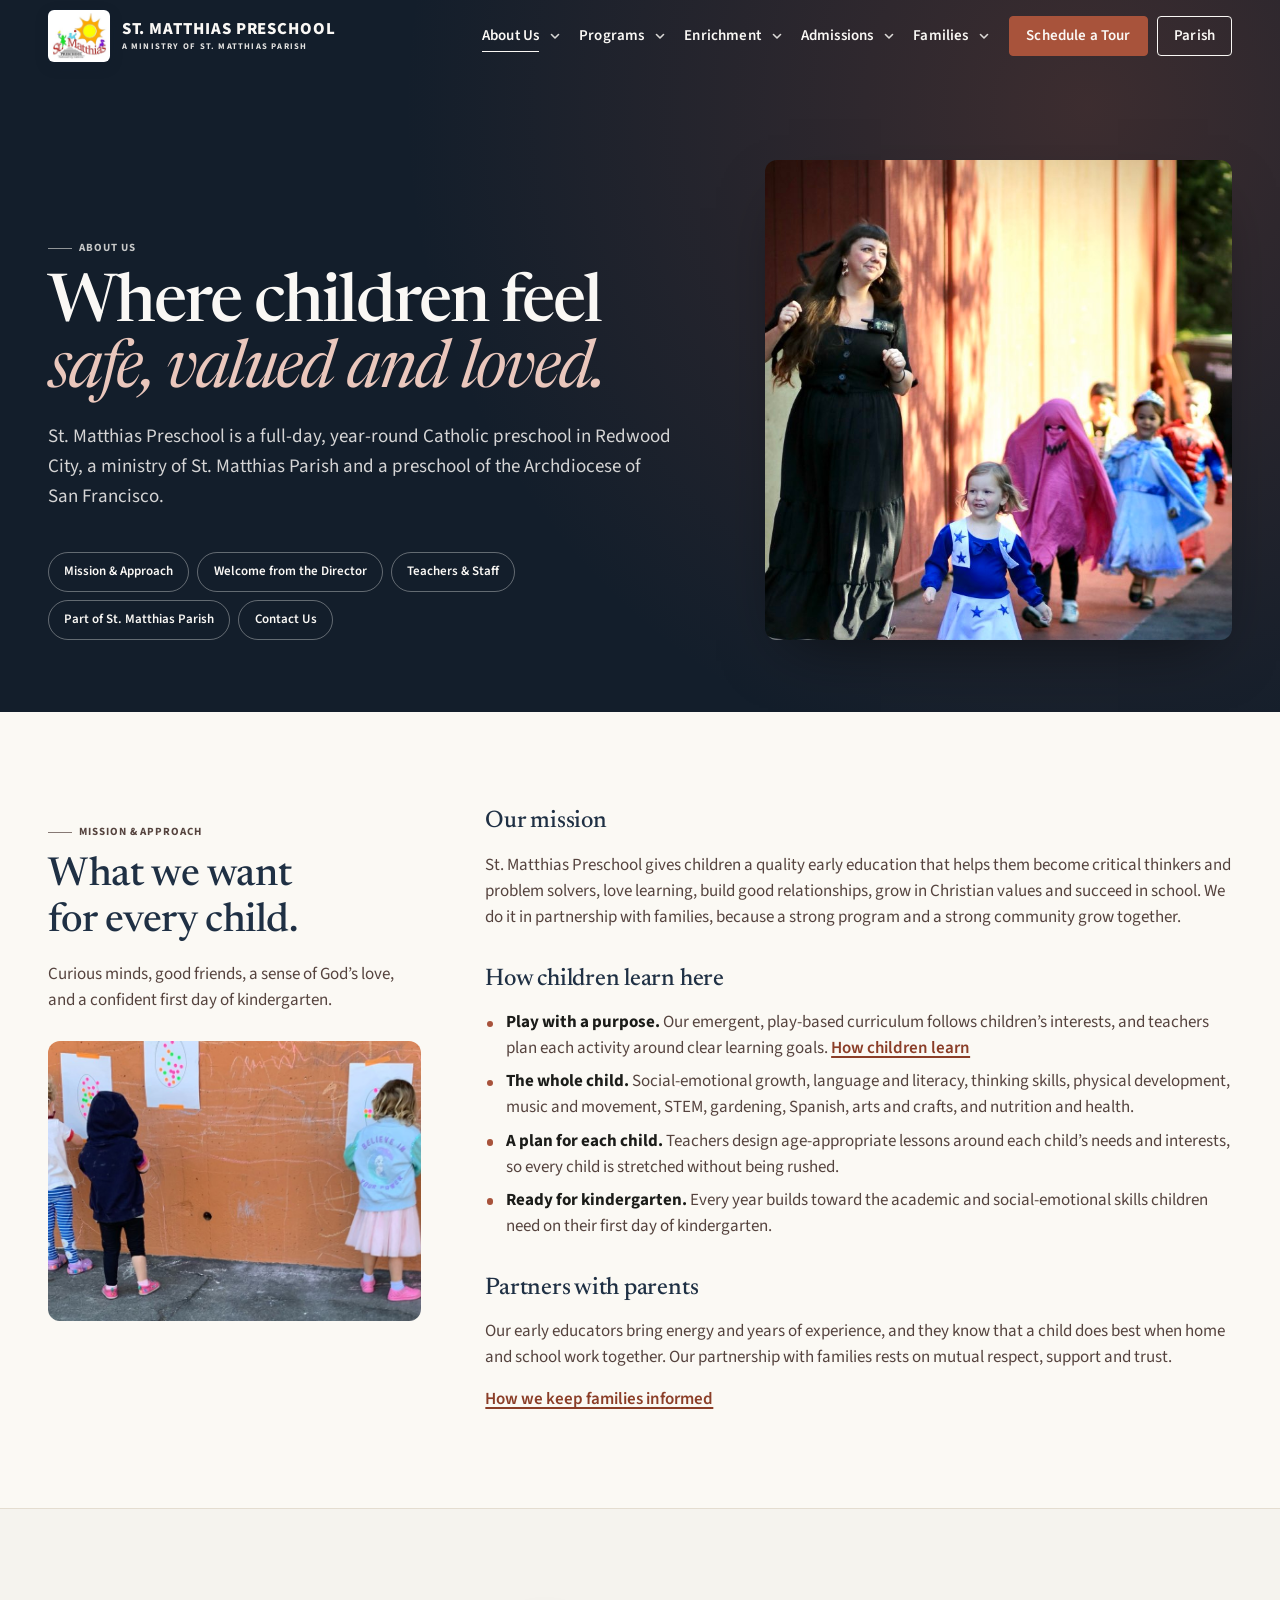
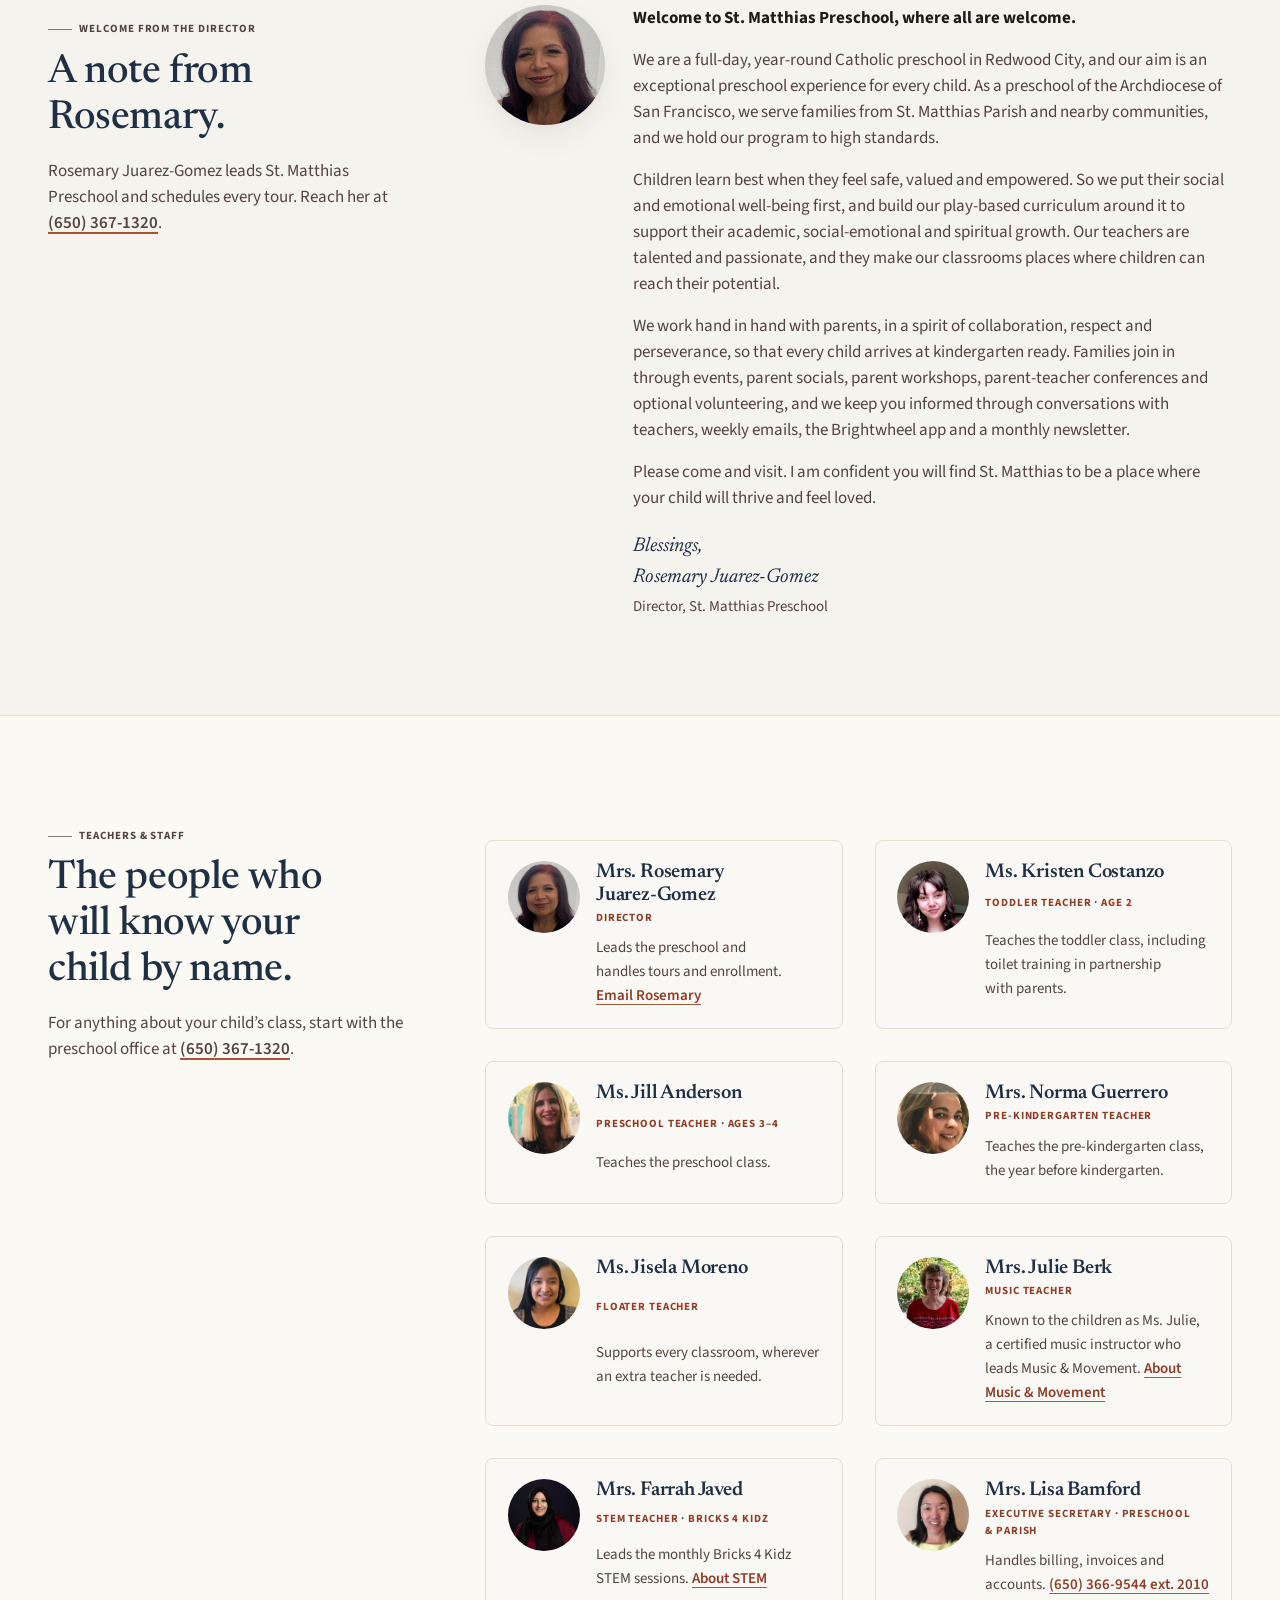
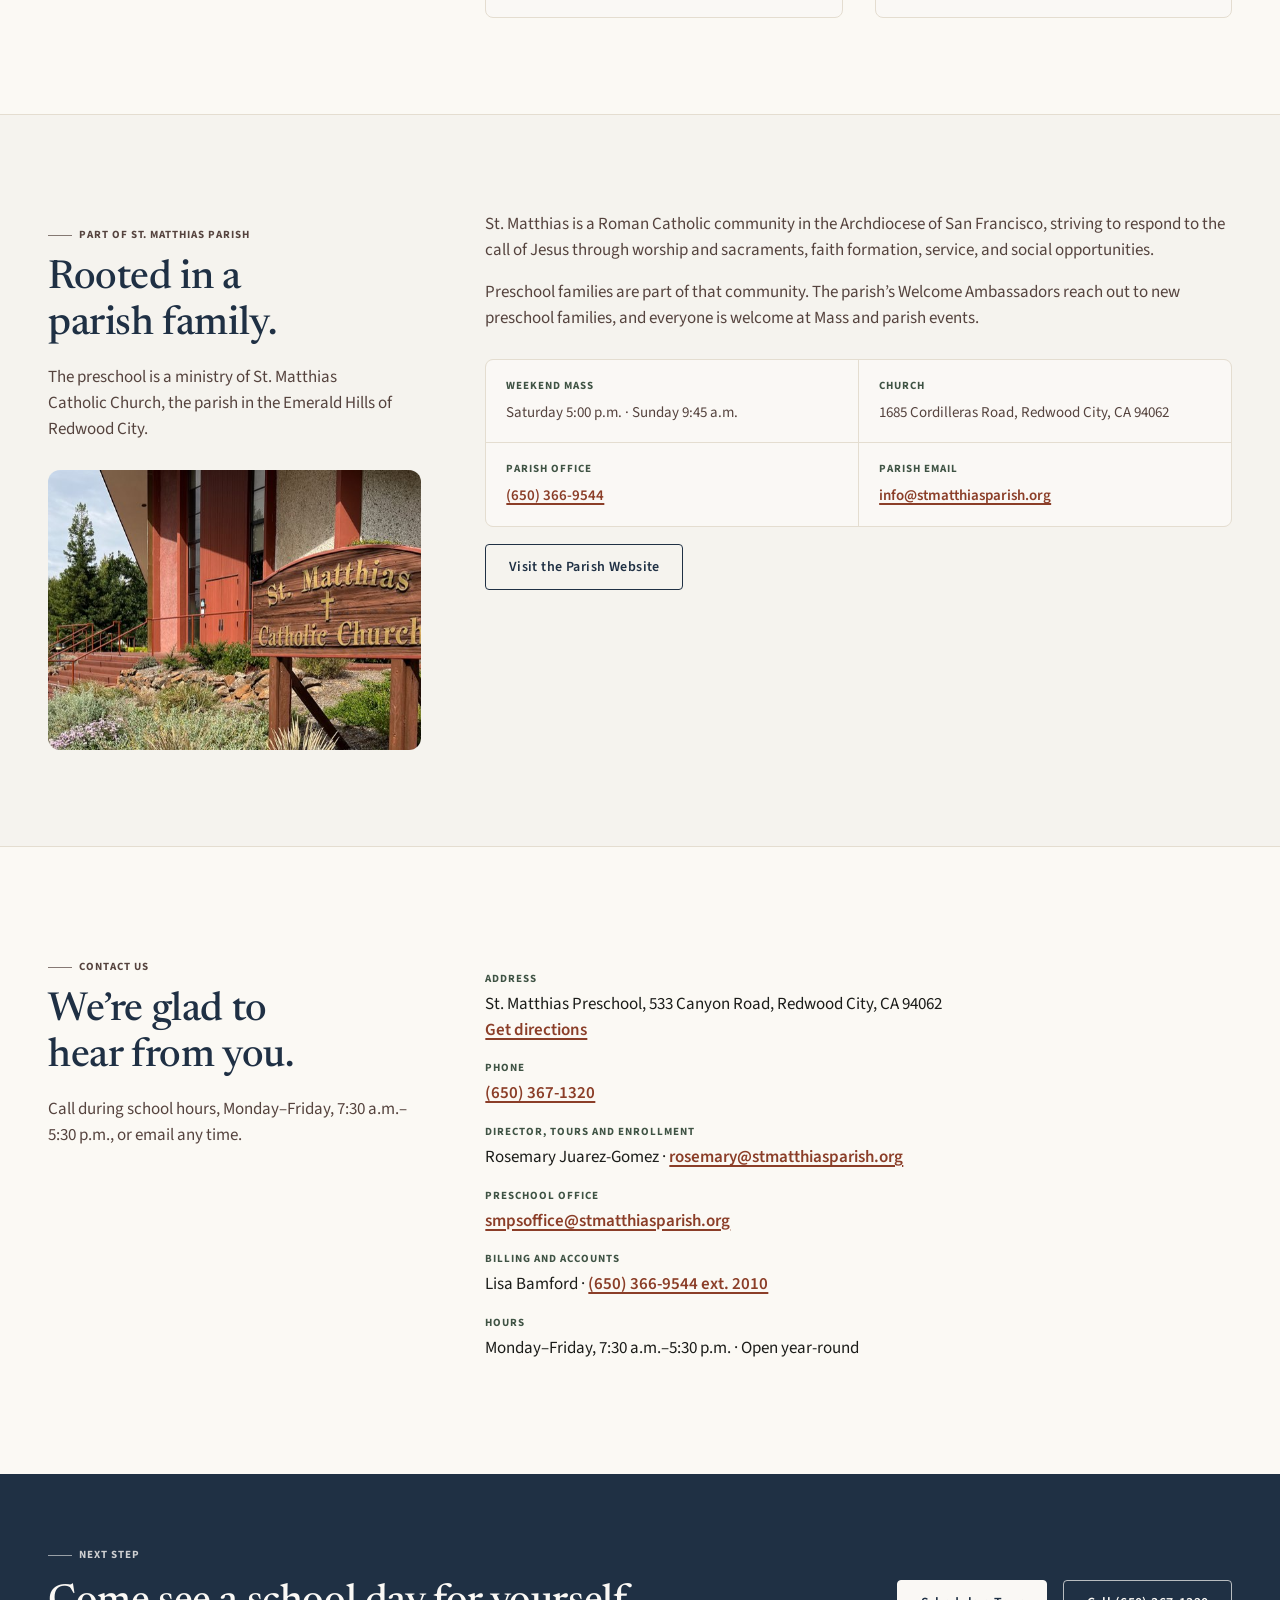
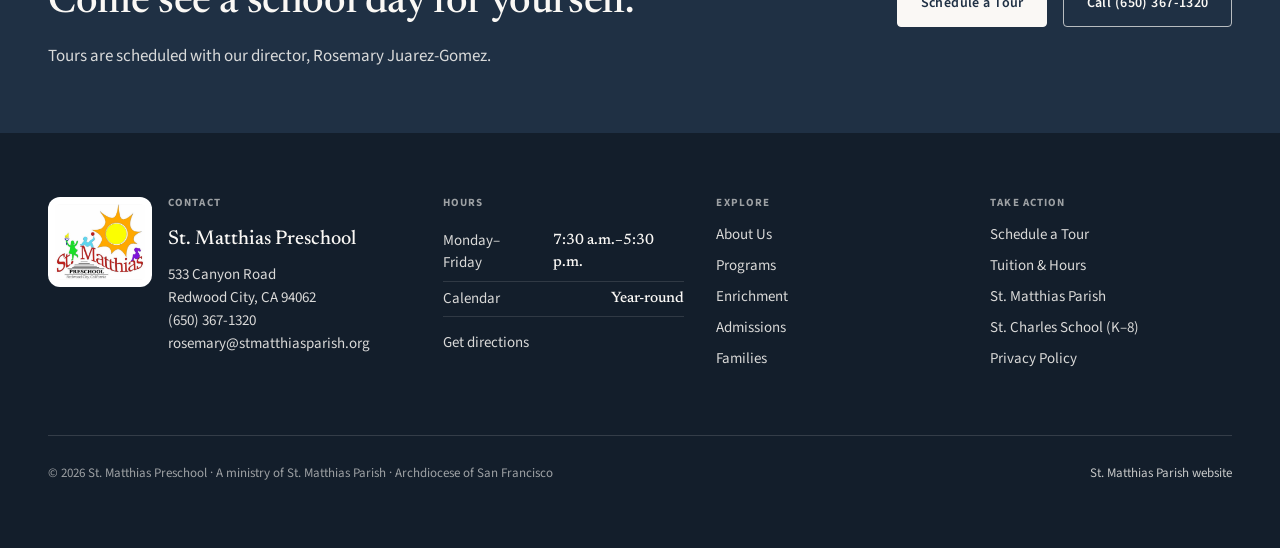
==== about/index.html @ 5197e292 "Build St. Matthias Preschool website on the parish foundation - Seven pages (Home, About Us, Program" ====
<!DOCTYPE html>
<html lang="en">
<head>
  <meta charset="utf-8">
  <meta name="viewport" content="width=device-width, initial-scale=1">
  <title>About Us | St. Matthias Preschool, Redwood City</title>
  <meta name="description" content="Meet St. Matthias Preschool: our mission and play-based approach, a welcome from director Rosemary Juarez-Gomez, our teachers and staff, our home in St. Matthias Parish, and how to reach us.">
  <meta name="theme-color" content="#1F3044">
  <link rel="icon" href="/images/favicon.png" type="image/png">
  <link rel="apple-touch-icon" href="/images/favicon.png">
  <link rel="preconnect" href="https://fonts.googleapis.com">
  <link rel="preconnect" href="https://fonts.gstatic.com" crossorigin>
  <link rel="stylesheet" href="https://fonts.googleapis.com/css2?family=Newsreader:ital,opsz,wght@0,6..72,400;0,6..72,500;0,6..72,600;1,6..72,400&family=Source+Sans+3:wght@400;600;700&display=swap">
  <link rel="stylesheet" href="/css/tokens.css">
  <link rel="stylesheet" href="/css/site.css">
  <link rel="stylesheet" href="/css/preschool.css">
</head>
<body>
  <a class="skip-link" href="#main">Skip to content</a>

<!-- build:header -->
<header class="site-header">
  <div class="container header-inner">
    <a class="brand" href="/" aria-label="St. Matthias Preschool home" data-load style="--d:0ms">
      <img class="brand-mark brand-logo" src="/images/logo-preschool-sm.jpg" width="240" height="203" alt="">
      <span class="brand-text"><span class="brand-name">St. Matthias Preschool</span><span class="brand-tag">A ministry of St. Matthias Parish</span></span>
    </a>
    <nav class="nav-primary" aria-label="Primary" data-load style="--d:120ms">
      <ul class="nav-list">
        <li class="nav-item has-sub"><a class="nav-link" href="/about/" aria-current="page">About Us</a><button class="sub-toggle" type="button" aria-expanded="false" aria-controls="sub-about"><span class="visually-hidden">About Us menu</span><svg class="chev" viewBox="0 0 12 12" width="12" height="12" aria-hidden="true" focusable="false"><path d="M2.5 4.5 6 8l3.5-3.5" fill="none" stroke="currentColor" stroke-width="1.6" stroke-linecap="round" stroke-linejoin="round"/></svg></button><ul class="subnav" id="sub-about"><li><a href="/about/#mission">Mission &amp; Approach</a></li><li><a href="/about/#director">Welcome from the Director</a></li><li><a href="/about/#teachers">Teachers &amp; Staff</a></li><li><a href="/about/#parish">Part of St. Matthias Parish</a></li><li><a href="/about/#contact">Contact Us</a></li></ul></li>
        <li class="nav-item has-sub"><a class="nav-link" href="/programs/">Programs</a><button class="sub-toggle" type="button" aria-expanded="false" aria-controls="sub-programs"><span class="visually-hidden">Programs menu</span><svg class="chev" viewBox="0 0 12 12" width="12" height="12" aria-hidden="true" focusable="false"><path d="M2.5 4.5 6 8l3.5-3.5" fill="none" stroke="currentColor" stroke-width="1.6" stroke-linecap="round" stroke-linejoin="round"/></svg></button><ul class="subnav" id="sub-programs"><li><a href="/programs/#approach">How Children Learn Here</a></li><li><a href="/programs/#toddlers">Toddlers, Age 2</a></li><li><a href="/programs/#preschool">Preschool, Ages 3–4</a></li><li><a href="/programs/#pre-k">Pre-Kindergarten</a></li><li><a href="/programs/#toilet-training">Toilet Training</a></li><li><a href="/programs/#outdoors">Outdoor Classroom</a></li></ul></li>
        <li class="nav-item has-sub"><a class="nav-link" href="/enrichment/">Enrichment</a><button class="sub-toggle" type="button" aria-expanded="false" aria-controls="sub-enrichment"><span class="visually-hidden">Enrichment menu</span><svg class="chev" viewBox="0 0 12 12" width="12" height="12" aria-hidden="true" focusable="false"><path d="M2.5 4.5 6 8l3.5-3.5" fill="none" stroke="currentColor" stroke-width="1.6" stroke-linecap="round" stroke-linejoin="round"/></svg></button><ul class="subnav" id="sub-enrichment"><li><a href="/enrichment/#music-movement">Music &amp; Movement</a></li><li><a href="/enrichment/#stem">STEM with Bricks 4 Kidz</a></li><li><a href="/enrichment/#spanish">Spanish</a></li><li><a href="/enrichment/#gardening">Gardening</a></li><li><a href="/enrichment/#faith">Faith &amp; Values</a></li></ul></li>
        <li class="nav-item has-sub"><a class="nav-link" href="/admissions/">Admissions</a><button class="sub-toggle" type="button" aria-expanded="false" aria-controls="sub-admissions"><span class="visually-hidden">Admissions menu</span><svg class="chev" viewBox="0 0 12 12" width="12" height="12" aria-hidden="true" focusable="false"><path d="M2.5 4.5 6 8l3.5-3.5" fill="none" stroke="currentColor" stroke-width="1.6" stroke-linecap="round" stroke-linejoin="round"/></svg></button><ul class="subnav" id="sub-admissions"><li><a href="/admissions/#tour">Schedule a Tour</a></li><li><a href="/admissions/#tuition">Tuition &amp; Hours</a></li><li><a href="/admissions/#enroll">How to Enroll</a></li><li><a href="/admissions/#faq">Questions Parents Ask</a></li><li><a href="/admissions/#after-preschool">After Preschool</a></li></ul></li>
        <li class="nav-item has-sub"><a class="nav-link" href="/families/">Families</a><button class="sub-toggle" type="button" aria-expanded="false" aria-controls="sub-families"><span class="visually-hidden">Families menu</span><svg class="chev" viewBox="0 0 12 12" width="12" height="12" aria-hidden="true" focusable="false"><path d="M2.5 4.5 6 8l3.5-3.5" fill="none" stroke="currentColor" stroke-width="1.6" stroke-linecap="round" stroke-linejoin="round"/></svg></button><ul class="subnav" id="sub-families"><li><a href="/families/#stories">Parent Stories</a></li><li><a href="/families/#staying-in-touch">Staying in Touch</a></li><li><a href="/families/#events">Family Events</a></li><li><a href="/families/#workshops">Parent Workshops</a></li></ul></li>
        <li class="nav-item nav-item-external nav-item-cta"><a class="nav-link nav-external" href="/admissions/#tour">Schedule a Tour</a></li>
        <li class="nav-item nav-item-external nav-item-parish"><a class="nav-link nav-external" href="https://www.stmatthiasparish.org/" target="_blank" rel="noopener"><span class="nav-long">St. Matthias&nbsp;</span>Parish<span class="visually-hidden"> (opens in a new tab)</span></a></li>
      </ul>
    </nav>
    <div class="header-actions" data-load style="--d:120ms">
      <a class="header-cta" href="/admissions/#tour">Schedule a Tour</a>
      <button class="nav-toggle" type="button" aria-expanded="false" aria-controls="drawer" aria-label="Open menu">
        <span></span><span></span><span></span>
      </button>
    </div>
  </div>
</header>

<div class="drawer" id="drawer" aria-hidden="true">
  <div class="drawer-scrim"></div>
  <div class="drawer-panel" role="dialog" aria-modal="true" aria-label="Menu">
    <div class="drawer-top">
      <a class="drawer-title" href="/">St. Matthias Preschool</a>
      <button class="drawer-close" type="button" aria-label="Close menu">
        <svg width="20" height="20" viewBox="0 0 20 20" aria-hidden="true"><path d="M4 4l12 12M16 4L4 16" stroke="currentColor" stroke-width="2" stroke-linecap="round"/></svg>
      </button>
    </div>
    <a class="btn btn-primary drawer-cta" href="/admissions/#tour">Schedule a Tour</a>
    <nav class="drawer-nav" aria-label="Mobile">
      <ul>
        <li class="drawer-item"><div class="drawer-row"><a href="/about/" aria-current="page">About Us</a><button class="drawer-sub-toggle" type="button" aria-expanded="false" aria-controls="dsub-about"><span class="visually-hidden">Show About Us links</span><svg class="chev" viewBox="0 0 12 12" width="12" height="12" aria-hidden="true" focusable="false"><path d="M2.5 4.5 6 8l3.5-3.5" fill="none" stroke="currentColor" stroke-width="1.6" stroke-linecap="round" stroke-linejoin="round"/></svg></button></div><ul class="drawer-sub" id="dsub-about" hidden><li><a href="/about/#mission">Mission &amp; Approach</a></li><li><a href="/about/#director">Welcome from the Director</a></li><li><a href="/about/#teachers">Teachers &amp; Staff</a></li><li><a href="/about/#parish">Part of St. Matthias Parish</a></li><li><a href="/about/#contact">Contact Us</a></li></ul></li>
        <li class="drawer-item"><div class="drawer-row"><a href="/programs/">Programs</a><button class="drawer-sub-toggle" type="button" aria-expanded="false" aria-controls="dsub-programs"><span class="visually-hidden">Show Programs links</span><svg class="chev" viewBox="0 0 12 12" width="12" height="12" aria-hidden="true" focusable="false"><path d="M2.5 4.5 6 8l3.5-3.5" fill="none" stroke="currentColor" stroke-width="1.6" stroke-linecap="round" stroke-linejoin="round"/></svg></button></div><ul class="drawer-sub" id="dsub-programs" hidden><li><a href="/programs/#approach">How Children Learn Here</a></li><li><a href="/programs/#toddlers">Toddlers, Age 2</a></li><li><a href="/programs/#preschool">Preschool, Ages 3–4</a></li><li><a href="/programs/#pre-k">Pre-Kindergarten</a></li><li><a href="/programs/#toilet-training">Toilet Training</a></li><li><a href="/programs/#outdoors">Outdoor Classroom</a></li></ul></li>
        <li class="drawer-item"><div class="drawer-row"><a href="/enrichment/">Enrichment</a><button class="drawer-sub-toggle" type="button" aria-expanded="false" aria-controls="dsub-enrichment"><span class="visually-hidden">Show Enrichment links</span><svg class="chev" viewBox="0 0 12 12" width="12" height="12" aria-hidden="true" focusable="false"><path d="M2.5 4.5 6 8l3.5-3.5" fill="none" stroke="currentColor" stroke-width="1.6" stroke-linecap="round" stroke-linejoin="round"/></svg></button></div><ul class="drawer-sub" id="dsub-enrichment" hidden><li><a href="/enrichment/#music-movement">Music &amp; Movement</a></li><li><a href="/enrichment/#stem">STEM with Bricks 4 Kidz</a></li><li><a href="/enrichment/#spanish">Spanish</a></li><li><a href="/enrichment/#gardening">Gardening</a></li><li><a href="/enrichment/#faith">Faith &amp; Values</a></li></ul></li>
        <li class="drawer-item"><div class="drawer-row"><a href="/admissions/">Admissions</a><button class="drawer-sub-toggle" type="button" aria-expanded="false" aria-controls="dsub-admissions"><span class="visually-hidden">Show Admissions links</span><svg class="chev" viewBox="0 0 12 12" width="12" height="12" aria-hidden="true" focusable="false"><path d="M2.5 4.5 6 8l3.5-3.5" fill="none" stroke="currentColor" stroke-width="1.6" stroke-linecap="round" stroke-linejoin="round"/></svg></button></div><ul class="drawer-sub" id="dsub-admissions" hidden><li><a href="/admissions/#tour">Schedule a Tour</a></li><li><a href="/admissions/#tuition">Tuition &amp; Hours</a></li><li><a href="/admissions/#enroll">How to Enroll</a></li><li><a href="/admissions/#faq">Questions Parents Ask</a></li><li><a href="/admissions/#after-preschool">After Preschool</a></li></ul></li>
        <li class="drawer-item"><div class="drawer-row"><a href="/families/">Families</a><button class="drawer-sub-toggle" type="button" aria-expanded="false" aria-controls="dsub-families"><span class="visually-hidden">Show Families links</span><svg class="chev" viewBox="0 0 12 12" width="12" height="12" aria-hidden="true" focusable="false"><path d="M2.5 4.5 6 8l3.5-3.5" fill="none" stroke="currentColor" stroke-width="1.6" stroke-linecap="round" stroke-linejoin="round"/></svg></button></div><ul class="drawer-sub" id="dsub-families" hidden><li><a href="/families/#stories">Parent Stories</a></li><li><a href="/families/#staying-in-touch">Staying in Touch</a></li><li><a href="/families/#events">Family Events</a></li><li><a href="/families/#workshops">Parent Workshops</a></li></ul></li>
        <li class="drawer-item drawer-item-external"><div class="drawer-row"><a href="https://www.stmatthiasparish.org/" target="_blank" rel="noopener">St. Matthias Parish<span class="visually-hidden"> (opens in a new tab)</span></a></div></li>
      </ul>
    </nav>
    <div class="drawer-meta">
      <strong>Open year-round</strong>
      <div class="pills"><span class="pill"><span class="pill-day">Monday–Friday</span><span class="pill-time">7:30 a.m.–5:30 p.m.</span></span></div>
      <address>533 Canyon Road<br>Redwood City, CA 94062<br><a href="tel:+16503671320">(650) 367-1320</a></address>
    </div>
  </div>
</div>
<!-- /build:header -->

  <main id="main">
    <section class="page-hero" aria-labelledby="page-title">
      <div class="container page-hero-grid">
        <div class="page-hero-copy">
          <p class="overline">About Us</p>
          <h1 id="page-title">Where children feel <em>safe, valued and loved.</em></h1>
          <p class="lede">St. Matthias Preschool is a full-day, year-round Catholic preschool in Redwood City, a ministry of St. Matthias Parish and a preschool of the Archdiocese of San Francisco.</p>
          <nav class="jump-links" aria-label="On this page">
            <a href="#mission">Mission &amp; Approach</a>
            <a href="#director">Welcome from the Director</a>
            <a href="#teachers">Teachers &amp; Staff</a>
            <a href="#parish">Part of St. Matthias Parish</a>
            <a href="#contact">Contact Us</a>
          </nav>
        </div>
        <img class="page-hero-media" src="/images/photos/halloween-parade.jpg" width="714" height="1000" alt="A teacher leads children in costumes on the preschool Halloween parade." style="object-position: 50% 8%">
      </div>
    </section>

    <section class="page-section" id="mission" aria-labelledby="mission-title">
      <div class="container page-grid">
        <div class="section-intro">
          <p class="overline">Mission &amp; Approach</p>
          <h2 id="mission-title">What we want for every child.</h2>
          <p>Curious minds, good friends, a sense of God’s love, and a confident first day of kindergarten.</p>
          <img class="section-media" src="/images/photos/chalk-wall.jpg" width="1000" height="607" alt="Children draw with chalk on a large outdoor wall." loading="lazy">
        </div>
        <div class="prose">
          <h3>Our mission</h3>
          <p>St. Matthias Preschool gives children a quality early education that helps them become critical thinkers and problem solvers, love learning, build good relationships, grow in Christian values and succeed in school. We do it in partnership with families, because a strong program and a strong community grow together.</p>
          <h3>How children learn here</h3>
          <ul class="bullets">
            <li><strong>Play with a purpose.</strong> Our emergent, play-based curriculum follows children’s interests, and teachers plan each activity around clear learning goals. <a href="/programs/#approach">How children learn</a></li>
            <li><strong>The whole child.</strong> Social-emotional growth, language and literacy, thinking skills, physical development, music and movement, STEM, gardening, Spanish, arts and crafts, and nutrition and health.</li>
            <li><strong>A plan for each child.</strong> Teachers design age-appropriate lessons around each child’s needs and interests, so every child is stretched without being rushed.</li>
            <li><strong>Ready for kindergarten.</strong> Every year builds toward the academic and social-emotional skills children need on their first day of kindergarten.</li>
          </ul>
          <h3>Partners with parents</h3>
          <p>Our early educators bring energy and years of experience, and they know that a child does best when home and school work together. Our partnership with families rests on mutual respect, support and trust.</p>
          <p><a href="/families/#staying-in-touch">How we keep families informed</a></p>
        </div>
      </div>
    </section>

    <section class="page-section section-alt" id="director" aria-labelledby="director-title">
      <div class="container page-grid">
        <div class="section-intro">
          <p class="overline">Welcome from the Director</p>
          <h2 id="director-title">A note from Rosemary.</h2>
          <p>Rosemary Juarez-Gomez leads St. Matthias Preschool and schedules every tour. Reach her at <a class="link" href="tel:+16503671320">(650) 367-1320</a>.</p>
        </div>
        <div class="director">
          <img class="director-photo" src="/images/staff/rosemary.jpg" width="399" height="400" alt="Rosemary Juarez-Gomez, director of St. Matthias Preschool" loading="lazy">
          <div class="prose">
            <p><strong>Welcome to St. Matthias Preschool, where all are welcome.</strong></p>
            <p>We are a full-day, year-round Catholic preschool in Redwood City, and our aim is an exceptional preschool experience for every child. As a preschool of the Archdiocese of San Francisco, we serve families from St. Matthias Parish and nearby communities, and we hold our program to high standards.</p>
            <p>Children learn best when they feel safe, valued and empowered. So we put their social and emotional well-being first, and build our play-based curriculum around it to support their academic, social-emotional and spiritual growth. Our teachers are talented and passionate, and they make our classrooms places where children can reach their potential.</p>
            <p>We work hand in hand with parents, in a spirit of collaboration, respect and perseverance, so that every child arrives at kindergarten ready. Families join in through events, parent socials, parent workshops, parent-teacher conferences and optional volunteering, and we keep you informed through conversations with teachers, weekly emails, the Brightwheel app and a monthly newsletter.</p>
            <p>Please come and visit. I am confident you will find St. Matthias to be a place where your child will thrive and feel loved.</p>
            <p class="signature">Blessings,<br>Rosemary Juarez-Gomez<span>Director, St. Matthias Preschool</span></p>
          </div>
        </div>
      </div>
    </section>

    <section class="page-section" id="teachers" aria-labelledby="teachers-title">
      <div class="container page-grid">
        <div class="section-intro">
          <p class="overline">Teachers &amp; Staff</p>
          <h2 id="teachers-title">The people who will know your child by name.</h2>
          <p>For anything about your child’s class, start with the preschool office at <a class="link" href="tel:+16503671320">(650) 367-1320</a>.</p>
        </div>
        <div class="people">
          <article class="person">
            <img class="person-photo" src="/images/staff/rosemary.jpg" width="399" height="400" alt="" loading="lazy">
            <h3 class="person-name">Mrs. Rosemary Juarez-Gomez</h3>
            <p class="role">Director</p>
            <p>Leads the preschool and handles tours and enrollment. <a href="mailto:rosemary@stmatthiasparish.org">Email Rosemary</a></p>
          </article>
          <article class="person">
            <img class="person-photo" src="/images/staff/kristen.jpg" width="399" height="400" alt="" loading="lazy">
            <h3 class="person-name">Ms. Kristen Costanzo</h3>
            <p class="role">Toddler Teacher · Age 2</p>
            <p>Teaches the toddler class, including toilet training in partnership with parents.</p>
          </article>
          <article class="person">
            <img class="person-photo" src="/images/staff/jill.jpg" width="399" height="400" alt="" loading="lazy">
            <h3 class="person-name">Ms. Jill Anderson</h3>
            <p class="role">Preschool Teacher · Ages 3–4</p>
            <p>Teaches the preschool class.</p>
          </article>
          <article class="person">
            <img class="person-photo" src="/images/staff/norma.jpg" width="280" height="280" alt="" loading="lazy">
            <h3 class="person-name">Mrs. Norma Guerrero</h3>
            <p class="role">Pre-Kindergarten Teacher</p>
            <p>Teaches the pre-kindergarten class, the year before kindergarten.</p>
          </article>
          <article class="person">
            <img class="person-photo" src="/images/staff/jisela.jpg" width="400" height="348" alt="" loading="lazy">
            <h3 class="person-name">Ms. Jisela Moreno</h3>
            <p class="role">Floater Teacher</p>
            <p>Supports every classroom, wherever an extra teacher is needed.</p>
          </article>
          <article class="person">
            <img class="person-photo" src="/images/staff/julie.jpg" width="400" height="272" alt="" loading="lazy">
            <h3 class="person-name">Mrs. Julie Berk</h3>
            <p class="role">Music Teacher</p>
            <p>Known to the children as Ms. Julie, a certified music instructor who leads Music &amp; Movement. <a href="/enrichment/#music-movement">About Music &amp; Movement</a></p>
          </article>
          <article class="person">
            <img class="person-photo" src="/images/staff/farrah.jpg" width="400" height="400" alt="" loading="lazy">
            <h3 class="person-name">Mrs. Farrah Javed</h3>
            <p class="role">STEM Teacher · Bricks 4 Kidz</p>
            <p>Leads the monthly Bricks 4 Kidz STEM sessions. <a href="/enrichment/#stem">About STEM</a></p>
          </article>
          <article class="person">
            <img class="person-photo" src="/images/staff/lisa.jpg" width="150" height="150" alt="" loading="lazy">
            <h3 class="person-name">Mrs. Lisa Bamford</h3>
            <p class="role">Executive Secretary · Preschool &amp; Parish</p>
            <p>Handles billing, invoices and accounts. <a href="tel:+16503669544,2010">(650) 366-9544 ext. 2010</a></p>
          </article>
        </div>
      </div>
    </section>

    <section class="page-section section-alt" id="parish" aria-labelledby="parish-title">
      <div class="container page-grid">
        <div class="section-intro">
          <p class="overline">Part of St. Matthias Parish</p>
          <h2 id="parish-title">Rooted in a parish family.</h2>
          <p>The preschool is a ministry of St. Matthias Catholic Church, the parish in the Emerald Hills of Redwood City.</p>
          <img class="section-media" src="/images/photos/church.jpg" width="1000" height="421" alt="The wooden St. Matthias Catholic Church sign in front of the church." loading="lazy">
        </div>
        <div class="prose">
          <p>St. Matthias is a Roman Catholic community in the Archdiocese of San Francisco, striving to respond to the call of Jesus through worship and sacraments, faith formation, service, and social opportunities.</p>
          <p>Preschool families are part of that community. The parish’s Welcome Ambassadors reach out to new preschool families, and everyone is welcome at Mass and parish events.</p>
          <dl class="facts">
            <div><dt>Weekend Mass</dt><dd>Saturday 5:00 p.m. &middot; Sunday 9:45 a.m.</dd></div>
            <div><dt>Church</dt><dd>1685 Cordilleras Road, Redwood City, CA 94062</dd></div>
            <div><dt>Parish office</dt><dd><a href="tel:+16503669544">(650) 366-9544</a></dd></div>
            <div><dt>Parish email</dt><dd><a href="mailto:info@stmatthiasparish.org">info@stmatthiasparish.org</a></dd></div>
          </dl>
          <div class="btn-row"><a class="btn btn-secondary" href="https://www.stmatthiasparish.org/" target="_blank" rel="noopener">Visit the Parish Website<span class="visually-hidden"> (opens in a new tab)</span></a></div>
        </div>
      </div>
    </section>

    <section class="page-section" id="contact" aria-labelledby="contact-title">
      <div class="container page-grid">
        <div class="section-intro">
          <p class="overline">Contact Us</p>
          <h2 id="contact-title">We’re glad to hear from you.</h2>
          <p>Call during school hours, Monday–Friday, 7:30 a.m.–5:30 p.m., or email any time.</p>
        </div>
        <div class="prose">
          <dl class="info-list">
            <div><dt>Address</dt><dd>St. Matthias Preschool, 533 Canyon Road, Redwood City, CA 94062<br><a href="https://www.google.com/maps/dir/?api=1&amp;destination=533+Canyon+Road,+Redwood+City,+CA+94062" target="_blank" rel="noopener">Get directions<span class="visually-hidden"> (opens in a new tab)</span></a></dd></div>
            <div><dt>Phone</dt><dd><a href="tel:+16503671320">(650) 367-1320</a></dd></div>
            <div><dt>Director, tours and enrollment</dt><dd>Rosemary Juarez-Gomez &middot; <a href="mailto:rosemary@stmatthiasparish.org">rosemary@stmatthiasparish.org</a></dd></div>
            <div><dt>Preschool office</dt><dd><a href="mailto:smpsoffice@stmatthiasparish.org">smpsoffice@stmatthiasparish.org</a></dd></div>
            <div><dt>Billing and accounts</dt><dd>Lisa Bamford &middot; <a href="tel:+16503669544,2010">(650) 366-9544 ext. 2010</a></dd></div>
            <div><dt>Hours</dt><dd>Monday–Friday, 7:30 a.m.–5:30 p.m. &middot; Open year-round</dd></div>
          </dl>
        </div>
      </div>
    </section>

    <section class="band next-band" aria-labelledby="next-title">
      <div class="container band-inner">
        <div>
          <p class="overline">Next step</p>
          <h2 class="h-xl" id="next-title">Come see a school day for yourself.</h2>
          <p class="copy">Tours are scheduled with our director, Rosemary Juarez-Gomez.</p>
        </div>
        <div class="band-action">
          <div class="btn-row">
            <a class="btn" href="/admissions/#tour">Schedule a Tour</a>
            <a class="btn btn-ghost" href="tel:+16503671320">Call (650) 367-1320</a>
          </div>
        </div>
      </div>
    </section>
  </main>

<!-- build:footer -->
<footer class="site-footer on-dark">
  <div class="container">
    <div class="footer-grid">
      <div class="footer-brand">
        <img class="footer-badge footer-logo" src="/images/logo-preschool.jpg" width="640" height="543" alt="St. Matthias Preschool logo" loading="lazy">
        <div>
          <h2>Contact</h2>
          <strong>St. Matthias Preschool</strong>
          <address>533 Canyon Road<br>Redwood City, CA 94062<br>
            <a href="tel:+16503671320">(650) 367-1320</a><br>
            <a href="mailto:rosemary@stmatthiasparish.org">rosemary@stmatthiasparish.org</a></address>
        </div>
      </div>
      <div>
        <h2>Hours</h2>
        <ul class="footer-times"><li><span>Monday–Friday</span><strong>7:30 a.m.–5:30 p.m.</strong></li><li><span>Calendar</span><strong>Year-round</strong></li></ul>
        <ul class="footer-links footer-links-tight">
          <li><a href="https://www.google.com/maps/dir/?api=1&amp;destination=533+Canyon+Road,+Redwood+City,+CA+94062" target="_blank" rel="noopener">Get directions<span class="visually-hidden"> (opens in a new tab)</span></a></li>
        </ul>
      </div>
      <div>
        <h2>Explore</h2>
        <ul class="footer-links"><li><a href="/about/">About Us</a></li><li><a href="/programs/">Programs</a></li><li><a href="/enrichment/">Enrichment</a></li><li><a href="/admissions/">Admissions</a></li><li><a href="/families/">Families</a></li></ul>
      </div>
      <div>
        <h2>Take Action</h2>
        <ul class="footer-links"><li><a href="/admissions/#tour">Schedule a Tour</a></li><li><a href="/admissions/#tuition">Tuition &amp; Hours</a></li><li><a href="https://www.stmatthiasparish.org/" target="_blank" rel="noopener">St. Matthias Parish<span class="visually-hidden"> (opens in a new tab)</span></a></li><li><a href="https://www.stcharlesschoolsc.org/" target="_blank" rel="noopener">St. Charles School (K–8)<span class="visually-hidden"> (opens in a new tab)</span></a></li><li><a href="/privacy/">Privacy Policy</a></li></ul>
      </div>
    </div>
    <div class="footer-bottom">
      <div class="footer-identity">
        <p>&copy; 2026 St. Matthias Preschool &middot; A ministry of St. Matthias Parish &middot; Archdiocese of San Francisco</p>
      </div>
      <p class="footer-social"><a href="https://www.stmatthiasparish.org/" target="_blank" rel="noopener">St. Matthias Parish website<span class="visually-hidden"> (opens in a new tab)</span></a></p>
    </div>
  </div>
</footer>
<!-- /build:footer -->

  <script src="/js/nav.js" defer></script>
  <script src="/js/preschool.js" defer></script>
</body>
</html>
---- css/tokens.css ----
/* ------------------------------------------------------------------
   St. Matthias Parish — design tokens
   Source of truth: docs/DESIGN.md ("Sanctuary Editorial")
   ------------------------------------------------------------------ */

:root {
  /* Palette */
  --surface: #fbf9f4;
  --surface-low: #f5f3ee;
  --surface-container: #f0eee9;
  --surface-high: #eae8e3;
  --surface-highest: #e4e2dd;
  --on-surface: #1b1c19;
  --on-surface-variant: #55433e;
  --inverse-surface: #30312e;
  --inverse-on-surface: #f2f1ec;
  --outline: #88726d;
  --outline-variant: #dbc1ba;

  --primary: #893c26;
  --primary-container: #a8533b;
  --on-primary: #ffffff;
  --secondary: #4f6076;
  --tertiary: #405947;
  --tertiary-container: #58715e;

  --terracotta: #A8533B;
  --terracotta-deep: #8B3E28;
  --terracotta-soft: #F4ECE9;
  --navy: #1F3044;
  --navy-deep: #131E2B;
  --navy-soft: #EAEFF5;
  --sage: #5A7360;
  --sage-moss: #3F5344;
  --sage-wash: #EDF2EE;
  --stone-linen: #EDE8DE;
  --stone-parchment: #FAF8F5;
  --parchment: #F7F5F0;
  --charcoal-ink: #1E1E1C;
  --warm-border: #E4DDD0;

  /* Type */
  --font-display: "Newsreader", "Iowan Old Style", Georgia, serif;
  --font-body: "Source Sans 3", "Source Sans Pro", "Helvetica Neue", Arial, sans-serif;

  --display-lg: clamp(2.375rem, 1.9rem + 2.1vw, 3.5rem);   /* 38 → 56 */
  --display-lh: 1.12;
  --headline-xl: clamp(1.875rem, 1.55rem + 1.2vw, 2.5rem); /* 30 → 40 */
  --headline-lg: clamp(1.625rem, 1.45rem + 0.6vw, 2rem);   /* 26 → 32 */
  --headline-md: 1.5rem;                                   /* 24 */
  --headline-sm: 1.25rem;                                  /* 20 */
  --body-xl: 1.1875rem;                                    /* 19/30 */
  --body-lg: 1.0625rem;                                    /* 17/26 */
  --body-md: 0.9375rem;                                    /* 15/24 */
  --body-sm: 0.8125rem;                                    /* 13/20 */
  --label-lg: 0.875rem;                                    /* 14/20 .04em */
  --label-md: 0.75rem;                                     /* 12/18 .05em */
  --label-sm: 0.6875rem;                                   /* 11/16 .06em */

  /* Shape */
  --r-sm: 0.125rem;
  --r: 0.25rem;
  --r-md: 0.375rem;
  --r-lg: 0.5rem;
  --r-xl: 0.75rem;
  --r-full: 9999px;

  /* Space */
  --gutter: 1rem;
  --margin: 1.25rem;
  --s-xs: 0.25rem;
  --s-sm: 0.5rem;
  --s-md: 1rem;
  --s-lg: 1.75rem;
  --s-xl: 2.5rem;
  --s-2xl: 4rem;
  --s-3xl: 6rem;

  --container: 1200px;
  --reading: 760px;

  /* Elevation */
  --shadow-float: 0 12px 32px -4px rgba(31, 48, 68, 0.08), 0 4px 12px -2px rgba(168, 83, 59, 0.04);
  --shadow-lift: 0 18px 40px -8px rgba(31, 48, 68, 0.14), 0 6px 16px -4px rgba(168, 83, 59, 0.06);

  /* Motion */
  --ease-out: cubic-bezier(0.22, 1, 0.36, 1);
  --ease-in-out: cubic-bezier(0.65, 0, 0.35, 1);
  --dur-fast: 200ms;
  --dur: 480ms;
  --dur-slow: 900ms;

  /* Component-level knobs (visual directions override these) */
  --section-pad: var(--s-2xl);
  --header-h: 4rem;
  --card-bg: var(--stone-parchment);
  --card-border: var(--warm-border);
  --card-radius: var(--r-lg);
  --overline-color: var(--terracotta);
  --pill-bg: var(--sage-wash);
  --pill-fg: var(--sage-moss);
  --band-bg: var(--navy);
  --band-fg: var(--stone-parchment);
  --hero-overlay-a: rgba(19, 30, 43, 0.62);
  --hero-overlay-b: rgba(19, 30, 43, 0.18);
  --tile-rot: 1;
  --tile-filter: none;
  --heading-weight: 500;
}

@media (min-width: 768px) {
  :root {
    --gutter: 1.5rem;
    --margin: 2rem;
    --section-pad: 5rem;
  }
}

@media (min-width: 1024px) {
  :root {
    --gutter: 2rem;
    --margin: 3rem;
    --section-pad: var(--s-3xl);
    --header-h: 4.5rem;
  }
}
---- css/site.css ----
/* ------------------------------------------------------------------
   St. Matthias Parish — homepage + navigation
   Depends on tokens.css. Concept build: homepage and nav only.
   ------------------------------------------------------------------ */

/* ===== Base ===== */
*,
*::before,
*::after { box-sizing: border-box; }

html {
  -webkit-text-size-adjust: 100%;
  scroll-padding-top: calc(var(--header-h) + 1rem);
}
@media (prefers-reduced-motion: no-preference) {
  html { scroll-behavior: smooth; }
}

body {
  margin: 0;
  background: var(--surface);
  color: var(--on-surface);
  font-family: var(--font-body);
  font-size: var(--body-lg);
  line-height: 1.53;
  -webkit-font-smoothing: antialiased;
  text-rendering: optimizeLegibility;
}

h1, h2, h3, h4 {
  margin: 0;
  font-family: var(--font-display);
  font-weight: var(--heading-weight);
  font-optical-sizing: auto;
  line-height: 1.15;
  letter-spacing: -0.01em;
  text-wrap: balance;
}
p { margin: 0; text-wrap: pretty; }
ul, ol { margin: 0; padding: 0; list-style: none; }
img, video, svg { display: block; max-width: 100%; }
img { height: auto; } /* width/height attributes only reserve space */
a { color: inherit; text-decoration-color: var(--terracotta); text-underline-offset: 4px; }
button { font: inherit; color: inherit; background: none; border: 0; padding: 0; cursor: pointer; }
address { font-style: normal; }
:focus-visible { outline: 2px solid var(--terracotta); outline-offset: 3px; border-radius: 2px; }

.visually-hidden {
  position: absolute !important;
  width: 1px; height: 1px;
  overflow: hidden;
  clip: rect(0 0 0 0);
  clip-path: inset(50%);
  white-space: nowrap;
}
[hidden] { display: none !important; }

.skip-link {
  position: fixed; top: .75rem; left: .75rem; z-index: 100;
  padding: .6rem 1rem;
  background: var(--navy); color: var(--stone-parchment);
  border-radius: var(--r);
  transform: translateY(-200%);
  transition: transform var(--dur-fast);
}
.skip-link:focus { transform: none; }

.container { width: min(100% - 2 * var(--margin), var(--container)); margin-inline: auto; }
.section { padding-block: var(--section-pad); }
.section-alt { background: var(--surface-low); }
.section-head { max-width: var(--reading); }

/* ===== Type ===== */
.overline {
  display: inline-flex; align-items: center; gap: .6em;
  margin-bottom: var(--s-md);
  font-family: var(--font-body);
  font-size: var(--label-sm); font-weight: 700;
  letter-spacing: .09em; text-transform: uppercase;
  color: var(--overline-color);
}
.overline::before { content: ""; width: 1.5rem; height: 1px; background: currentColor; opacity: .7; }
.display { font-size: var(--display-lg); line-height: var(--display-lh); }
.display em { font-style: italic; font-weight: 400; }
.h-xl { font-size: var(--headline-xl); line-height: 1.18; }
.h-lg { font-size: var(--headline-lg); line-height: 1.25; }
.h-md { font-size: var(--headline-md); line-height: 1.3; }
.lede { margin-top: var(--s-md); font-size: var(--body-xl); line-height: 1.58; color: var(--on-surface-variant); max-width: 38rem; }
.copy { margin-top: var(--s-md); color: var(--on-surface-variant); max-width: 36rem; }
.copy + .copy { margin-top: .9rem; }
.note { font-size: var(--body-sm); line-height: 1.55; color: var(--on-surface-variant); }

/* ===== Buttons and links ===== */
.btn {
  --btn-bg: transparent; --btn-fg: var(--navy); --btn-bd: var(--navy);
  display: inline-flex; align-items: center; justify-content: center; gap: .5rem;
  min-height: 2.9rem; padding: .7rem 1.4rem;
  border: 1.5px solid var(--btn-bd); border-radius: var(--btn-radius, var(--r));
  background: var(--btn-bg); color: var(--btn-fg);
  font-family: var(--font-body); font-size: var(--label-lg); font-weight: 600;
  letter-spacing: .03em; line-height: 1.2; text-decoration: none; white-space: nowrap;
  transition: background var(--dur-fast), color var(--dur-fast), border-color var(--dur-fast),
              transform var(--dur-fast), box-shadow var(--dur-fast);
}
.btn:hover { transform: translateY(-2px); box-shadow: var(--shadow-float); }
.btn:active { transform: none; }
.btn-primary { --btn-bg: var(--terracotta); --btn-fg: var(--stone-parchment); --btn-bd: var(--terracotta); }
.btn-primary:hover { --btn-bg: var(--terracotta-deep); --btn-bd: var(--terracotta-deep); }
.btn-secondary:hover { --btn-bg: var(--navy-soft); }
.btn-ghost { --btn-fg: var(--stone-parchment); --btn-bd: rgba(250, 248, 245, .7); }
.btn-ghost:hover { --btn-bg: rgba(250, 248, 245, .12); --btn-bd: var(--stone-parchment); }
.btn-sm { min-height: 2.5rem; padding: .5rem 1.05rem; font-size: var(--label-md); letter-spacing: .05em; }
.btn-row { display: flex; flex-wrap: wrap; align-items: center; gap: .75rem 1rem; margin-top: var(--s-lg); }

.link {
  font-weight: 600; text-decoration: underline;
  text-decoration-thickness: 1.5px; text-decoration-color: var(--terracotta); text-underline-offset: 4px;
  transition: color var(--dur-fast);
}
.link:hover { color: var(--terracotta-deep); }
.link-arrow {
  display: inline-flex; align-items: center; gap: .4em;
  font-weight: 600; color: var(--terracotta-deep); text-decoration: none;
}
.link-arrow:hover { text-decoration: underline; text-decoration-thickness: 1.5px; }

/* Mass-time pills */
.pills { display: flex; flex-wrap: wrap; gap: .75rem; }
.pill {
  display: inline-flex; flex-direction: column; gap: .15rem;
  padding: .8rem 1.15rem; border-radius: var(--r-md);
  background: var(--pill-bg); color: var(--pill-fg);
}
.pill-day { font-size: var(--label-sm); font-weight: 700; letter-spacing: .09em; text-transform: uppercase; opacity: .85; }
.pill-time { font-family: var(--font-display); font-size: var(--headline-md); font-weight: 500; line-height: 1.1; }

.live {
  display: inline-flex; align-items: center; gap: .5rem;
  font-size: var(--label-md); font-weight: 700; letter-spacing: .06em; text-transform: uppercase;
  color: var(--terracotta-deep); text-decoration: none;
}
.live::before {
  content: ""; width: .5rem; height: .5rem; border-radius: 50%; background: var(--terracotta);
  animation: pulse 2.4s ease-out infinite;
}
@keyframes pulse {
  0% { box-shadow: 0 0 0 0 rgba(168, 83, 59, .45); }
  70% { box-shadow: 0 0 0 8px rgba(168, 83, 59, 0); }
  100% { box-shadow: 0 0 0 0 rgba(168, 83, 59, 0); }
}

/* Cards */
.card {
  position: relative;
  display: flex; flex-direction: column; gap: .6rem;
  padding: var(--s-lg);
  background: var(--card-bg); border: 1px solid var(--card-border); border-radius: var(--card-radius);
  transition: transform var(--dur) var(--ease-out), box-shadow var(--dur) var(--ease-out), border-color var(--dur-fast);
}
.card:hover { transform: translateY(-3px); box-shadow: var(--shadow-float); border-color: var(--outline-variant); }
.card .eyebrow { font-size: var(--label-sm); font-weight: 700; letter-spacing: .09em; text-transform: uppercase; color: var(--overline-color); }
.card h3 { font-size: var(--headline-sm); font-weight: 600; line-height: 1.35; }
.card p { font-size: var(--body-md); line-height: 1.6; color: var(--on-surface-variant); }
.card .link-arrow { margin-top: auto; padding-top: .6rem; font-size: var(--body-md); }
.card-link::after { content: ""; position: absolute; inset: 0; border-radius: inherit; }

/* Marker for unverified content */
.needs-confirm {
  display: inline;
  padding: .1em .45em;
  font: 700 var(--label-sm) / 1.5 var(--font-body); letter-spacing: .04em;
  color: var(--terracotta-deep); background: var(--terracotta-soft);
  border: 1px dashed var(--terracotta); border-radius: var(--r-sm);
  -webkit-box-decoration-break: clone; box-decoration-break: clone;
}
.on-dark .needs-confirm { color: #F3D9CF; background: rgba(168, 83, 59, .22); border-color: rgba(243, 217, 207, .6); }

/* ===== Header ===== */
.site-header {
  position: fixed; top: 0; left: 0; right: 0; z-index: 50;
  height: var(--header-h);
  color: var(--stone-parchment);
  --nav-ink: var(--stone-parchment); --nav-line: var(--stone-parchment);
  transition: color var(--dur) var(--ease-out);
}
.site-header::before {
  content: ""; position: absolute; inset: 0;
  background: rgba(247, 245, 240, .92);
  -webkit-backdrop-filter: blur(10px); backdrop-filter: blur(10px);
  border-bottom: 1px solid var(--warm-border);
  opacity: 0; transition: opacity var(--dur) var(--ease-out);
}
.site-header.is-solid { color: var(--on-surface); --nav-ink: var(--on-surface); --nav-line: var(--terracotta); --brand-tag: var(--terracotta); }
.site-header.is-solid::before { opacity: 1; }
.header-inner { position: relative; display: flex; align-items: center; justify-content: space-between; gap: var(--s-lg); height: 100%; }

.brand { display: inline-flex; align-items: center; gap: .7rem; height: 2.86rem; color: inherit; text-decoration: none; }
.brand-mark {
  width: 2.86rem;
  height: 2.86rem;
  flex: none;
  object-fit: contain;
}
.brand-text { display: flex; flex-direction: column; justify-content: center; gap: .3rem; height: 2.6rem; }
.brand-name { font-family: var(--font-body); font-size: 1.05rem; font-weight: 800; line-height: 1; letter-spacing: .055em; text-transform: uppercase; white-space: nowrap; }
.brand-tag { font-size: .54rem; font-weight: 700; line-height: 1; letter-spacing: .14em; text-transform: uppercase; white-space: nowrap; color: var(--brand-tag, currentColor); opacity: .9; }
@media (max-width: 380px) { .brand-tag { display: none; } }

.nav-primary { display: none; }
.nav-list { display: flex; align-items: center; gap: .1rem; }
.nav-item { position: relative; display: flex; align-items: center; }
.nav-link {
  position: relative; display: inline-block; padding: .5rem .55rem;
  font-size: var(--body-md); font-weight: 600; letter-spacing: .01em; white-space: nowrap;
  color: var(--nav-ink); text-decoration: none;
}
.nav-item.has-sub > .nav-link { padding-right: .15rem; }
.nav-link::after {
  content: ""; position: absolute; left: .55rem; right: .55rem; bottom: .2rem; height: 1.5px;
  background: var(--nav-line); transform: scaleX(0); transform-origin: left;
  transition: transform var(--dur) var(--ease-out);
}
.nav-item.has-sub > .nav-link::after { right: .15rem; }
.nav-link:hover::after,
.nav-link[aria-current="page"]::after { transform: scaleX(1); }
.sub-toggle {
  display: grid; place-items: center; width: 1.7rem; height: 2.25rem;
  border-radius: var(--r); color: var(--nav-ink); opacity: .85;
  transition: background var(--dur-fast), opacity var(--dur-fast);
}
.sub-toggle:hover { opacity: 1; background: rgba(127, 127, 127, .14); }
.sub-toggle .chev { transition: transform var(--dur-fast) var(--ease-out); }
.nav-item.is-open > .sub-toggle .chev { transform: rotate(180deg); }

.subnav {
  position: absolute; top: calc(100% + .4rem); left: 0; z-index: 5;
  min-width: 15.5rem; padding: .45rem;
  background: var(--parchment); color: var(--on-surface);
  border: 1px solid var(--warm-border); border-radius: var(--r-lg);
  box-shadow: var(--shadow-lift);
  opacity: 0; visibility: hidden; transform: translateY(-6px);
  transition: opacity var(--dur-fast) var(--ease-out), transform var(--dur-fast) var(--ease-out), visibility 0s linear var(--dur-fast);
}
.subnav::before { content: ""; position: absolute; left: 0; right: 0; top: -.6rem; height: .6rem; } /* hover bridge */
.nav-item.is-open > .subnav,
html:not(.nav-js) .nav-item.has-sub:hover > .subnav,
html:not(.nav-js) .nav-item.has-sub:focus-within > .subnav {
  opacity: 1; visibility: visible; transform: none; transition-delay: 0s;
}
.subnav a {
  display: block; padding: .55rem .75rem; border-radius: var(--r-md);
  font-size: var(--body-md); font-weight: 600; line-height: 1.35; white-space: nowrap;
  color: var(--navy); text-decoration: none;
}
.subnav a:hover, .subnav a:focus-visible { background: var(--terracotta-soft); color: var(--terracotta-deep); }
.nav-item:nth-last-child(-n + 3) > .subnav { left: auto; right: 0; }

/* Support Us lists every giving option; long enough to need its own scroll on short screens. */
.nav-item-support > .subnav { max-height: calc(100vh - var(--header-h) - 1.5rem); overflow-y: auto; }

/* Preschool is always last: the only boxed item, an outline-only button. */
.nav-item-external { margin-left: .6rem; }
.nav-external {
  display: inline-flex; align-items: center; min-height: 2.5rem; padding: .45rem 1rem;
  border: 1.5px solid currentColor; border-radius: var(--btn-radius, var(--r));
  transition: background var(--dur-fast), color var(--dur-fast);
}
.nav-external::after { display: none; }
.nav-external:hover { background: rgba(127, 127, 127, .14); }
@media (min-width: 1200px) { .nav-primary { display: flex; align-items: center; } }

.nav-toggle {
  display: inline-flex; flex-direction: column; justify-content: center; gap: 6px;
  width: 2.75rem; height: 2.75rem; padding: 0 .65rem; border-radius: var(--r); color: inherit;
}
.nav-toggle span { display: block; height: 2px; width: 100%; background: currentColor; border-radius: 2px; }
@media (min-width: 1200px) { .nav-toggle { display: none; } }

/* ===== Mobile drawer ===== */
.drawer { position: fixed; inset: 0; z-index: 60; visibility: hidden; pointer-events: none; }
.drawer.is-open { visibility: visible; pointer-events: auto; }
.drawer-scrim { position: absolute; inset: 0; background: rgba(19, 30, 43, .55); opacity: 0; transition: opacity var(--dur) var(--ease-out); }
.drawer-panel {
  position: absolute; top: 0; right: 0; bottom: 0;
  width: min(100%, 26rem);
  display: flex; flex-direction: column;
  padding: 1rem var(--margin) 2rem;
  background: var(--parchment); color: var(--on-surface);
  box-shadow: var(--shadow-lift);
  overflow-y: auto;
  transform: translateX(100%);
  transition: transform var(--dur-slow) var(--ease-out), visibility 0s linear var(--dur-slow);
}
.drawer.is-open .drawer-scrim { opacity: 1; }
.drawer.is-open .drawer-panel { transform: none; }
.drawer-top { display: flex; align-items: center; justify-content: space-between; min-height: calc(var(--header-h) - 1rem); }
.drawer-title { font-family: var(--font-display); font-size: var(--headline-sm); color: var(--navy); text-decoration: none; }
.drawer-close { display: grid; place-items: center; width: 2.75rem; height: 2.75rem; border-radius: var(--r); }
.drawer-nav { margin-top: var(--s-md); }
.drawer-nav > ul > li { border-top: 1px solid var(--warm-border); opacity: 0; transform: translateX(14px); transition: opacity .5s var(--ease-out), transform .6s var(--ease-out); transition-delay: calc(120ms + var(--i, 0) * 40ms); }
.drawer-nav > ul > li:last-child { border-bottom: 1px solid var(--warm-border); }
.drawer.is-open .drawer-nav > ul > li { opacity: 1; transform: none; }
.drawer-row { display: flex; align-items: center; justify-content: space-between; gap: .5rem; }
.drawer-row > a {
  flex: 1; padding: .8rem 0;
  font-family: var(--font-display); font-size: var(--headline-md); font-weight: 500; line-height: 1.2;
  color: var(--navy); text-decoration: none;
}
.drawer-row > a[aria-current="page"] { text-decoration: underline; text-decoration-color: var(--terracotta); text-decoration-thickness: 1.5px; }
.drawer-sub-toggle { display: grid; place-items: center; flex: none; width: 2.75rem; height: 2.75rem; border-radius: var(--r); color: var(--terracotta-deep); }
.drawer-sub-toggle .chev { width: 16px; height: 16px; transition: transform var(--dur-fast) var(--ease-out); }
.drawer-sub-toggle[aria-expanded="true"] .chev { transform: rotate(180deg); }
.drawer-sub-toggle:hover { background: var(--terracotta-soft); }
.drawer-sub { display: grid; gap: .1rem; padding: 0 0 .9rem .15rem; }
.drawer-sub a {
  display: block; padding: .5rem .8rem; border-left: 2px solid var(--warm-border);
  font-size: var(--body-lg); color: var(--on-surface-variant); text-decoration: none;
}
.drawer-sub a:hover { color: var(--terracotta-deep); border-color: var(--terracotta); }
.drawer-item-external .drawer-row > a { font-family: var(--font-body); font-size: var(--body-lg); font-weight: 600; color: var(--on-surface-variant); }
.drawer-meta { margin-top: auto; padding-top: var(--s-xl); font-size: var(--body-md); color: var(--on-surface-variant); }
.drawer-meta .pills { margin-top: .75rem; }
.drawer-meta address { margin-top: var(--s-md); line-height: 1.5; }
html.drawer-open { overflow: hidden; }

/* ===== Hero ===== */
.hero {
  position: relative; isolation: isolate;
  display: flex; flex-direction: column; justify-content: flex-end;
  min-height: 100svh;
  background: var(--navy-deep); color: var(--stone-parchment);
  overflow: clip;
}
.hero-media { position: absolute; inset: 0; z-index: -1; transform: translate3d(0, var(--hero-y, 0px), 0); will-change: transform; }
.hero-media video, .hero-media img { width: 100%; height: 100%; object-fit: cover; object-position: center; }
.hero-media::after {
  content: ""; position: absolute; inset: 0;
  background:
    linear-gradient(180deg, var(--hero-overlay-b) 0%, rgba(19, 30, 43, .32) 45%, var(--hero-overlay-a) 100%),
    linear-gradient(90deg, rgba(19, 30, 43, .45) 0%, rgba(19, 30, 43, 0) 60%);
}
.hero-content {
  position: relative;
  padding-top: calc(var(--header-h) + var(--s-2xl));
  padding-bottom: var(--s-xl);
  opacity: var(--hero-fade, 1);
  transform: translate3d(0, calc(var(--hero-y, 0px) * -.35), 0);
}
.hero-grid { display: grid; gap: var(--s-xl) var(--gutter); }
.hero .overline { color: rgba(250, 248, 245, .85); }
.hero h1 { max-width: 12.5em; }
.hero .lede { color: rgba(250, 248, 245, .86); max-width: 34rem; }
.hero-aside { display: flex; flex-direction: column; gap: .6rem; align-items: flex-start; font-size: var(--body-md); color: rgba(250, 248, 245, .8); }
.hero-aside strong { display: block; font-family: var(--font-display); font-size: var(--headline-sm); font-weight: 500; color: var(--stone-parchment); }
.hero-aside .live { color: rgba(250, 248, 245, .9); }
.hero-bottom {
  position: relative;
  display: flex; justify-content: space-between; align-items: center; gap: 1rem;
  padding-bottom: 4rem; /* clears the concept switcher */
  font-size: var(--label-sm); font-weight: 700; letter-spacing: .09em; text-transform: uppercase;
  color: rgba(250, 248, 245, .7);
}
.scroll-cue { display: inline-flex; align-items: center; gap: .75rem; }
.scroll-cue::after { content: ""; width: 3rem; height: 1px; background: currentColor; animation: cue 2.6s var(--ease-in-out) infinite; }
@keyframes cue {
  0% { transform: scaleX(0); transform-origin: left; }
  45% { transform: scaleX(1); transform-origin: left; }
  55% { transform: scaleX(1); transform-origin: right; }
  100% { transform: scaleX(0); transform-origin: right; }
}
@media (min-width: 1024px) {
  .hero-grid { grid-template-columns: 7fr 5fr; align-items: end; }
  .hero-aside { align-items: flex-end; text-align: right; padding-bottom: .4rem; }
}

/* Word-mask reveal for the hero headline */
.js .split .w { display: inline-block; overflow: hidden; vertical-align: bottom; padding: .1em 0 .14em; margin: -.1em 0 -.14em; }
.js .split .w > span {
  display: inline-block;
  transform: translateY(125%);
  transition: transform 1.1s var(--ease-out);
  transition-delay: calc(var(--d, 0ms) + var(--i, 0) * 42ms);
}
.js.is-ready .split .w > span { transform: none; }

/* Page-load stagger */
.js [data-load] { opacity: 0; transform: translateY(16px); transition: opacity .9s var(--ease-out), transform 1s var(--ease-out); transition-delay: var(--d, 0ms); }
.js.is-ready [data-load] { opacity: 1; transform: none; }
.js .site-header [data-load] { transform: translateY(-10px); }
.js.is-ready .site-header [data-load] { transform: none; }

/* Scroll reveals */
.js [data-reveal] {
  opacity: 0; transform: translateY(28px) rotate(var(--rv-rot, 0deg));
  transition: opacity .8s var(--ease-out), transform 1s var(--ease-out);
  transition-delay: var(--d, 0ms);
}
.js [data-reveal].is-in { opacity: 1; transform: none; }
.js [data-reveal-stagger] > * {
  opacity: 0; transform: translateY(24px) rotate(var(--rv-rot, 0deg));
  transition: opacity .8s var(--ease-out), transform 1s var(--ease-out);
  transition-delay: calc(var(--i, 0) * 90ms);
}
.js [data-reveal-stagger].is-in > * { opacity: 1; transform: none; }

/* ===== Mass times ===== */
.mass-grid { display: grid; gap: var(--s-xl) var(--gutter); }
.mass-main .pills { margin-top: var(--s-lg); }
.mass-main .live { margin-top: var(--s-md); }
.mass-card { display: flex; flex-direction: column; gap: 1.1rem; }
.mass-card h3 { font-family: var(--font-body); font-size: var(--label-sm); font-weight: 700; letter-spacing: .09em; text-transform: uppercase; color: var(--sage-moss); }
.mass-card address { font-family: var(--font-display); font-size: var(--headline-sm); line-height: 1.4; color: var(--navy); }
.mass-card dl { display: grid; grid-template-columns: auto 1fr; gap: .5rem 1rem; font-size: var(--body-md); }
.mass-card dt { font-weight: 700; color: var(--on-surface); }
.mass-card dd { margin: 0; color: var(--on-surface-variant); }
.mass-card .note { padding-top: 1rem; border-top: 1px solid var(--warm-border); }
@media (min-width: 1024px) {
  .mass-grid { grid-template-columns: 7fr 5fr; align-items: start; }
}

/* ===== Why people come: scroll collage ===== */
.collage { --p: 0; position: relative; background: var(--surface); }
.collage-center { max-width: var(--reading); }
.collage-center .copy { max-width: none; }
.collage-stage { display: grid; grid-template-columns: 1fr 1fr; gap: var(--gutter); width: min(100% - 2 * var(--margin), var(--container)); margin: var(--s-xl) auto 0; }
.tile { margin: 0; }
.tile-img { overflow: hidden; aspect-ratio: var(--ar, 4 / 3); background: var(--stone-linen); border-radius: var(--card-radius); box-shadow: var(--shadow-lift); }
.tile-img img { width: 100%; height: 100%; object-fit: cover; filter: var(--tile-filter); }
.tile figcaption { display: flex; align-items: baseline; gap: .5rem; margin-top: .65rem; font-size: var(--label-md); font-weight: 600; letter-spacing: .02em; line-height: 1.4; color: var(--on-surface-variant); }
.tile figcaption::before { content: ""; flex: none; width: .4rem; height: .4rem; border-radius: 50%; background: var(--terracotta); transform: translateY(-.1rem); }
.collage-stage .tile:nth-child(2n) { margin-top: 2.5rem; }
.collage-stage .tile:nth-child(5) { grid-column: 1 / -1; width: min(100%, 28rem); margin-inline: auto; margin-top: 0; }

@media (min-width: 1024px) {
  .collage { height: 280vh; }
  .collage-sticky { position: sticky; top: 0; height: 100vh; overflow: hidden; }
  .collage-stage { position: absolute; inset: 0; display: block; width: auto; margin: 0; }
  .collage-center {
    position: absolute; left: 50%; top: 50%; z-index: 2;
    width: min(32rem, 40vw);
    translate: -50% -54%; /* not transform: the reveal animates transform */
    text-align: center;
  }
  .collage-center .overline { justify-content: center; }
  .collage-center .copy { margin-inline: auto; }
  .collage-stage .tile { margin: 0; }
  .collage-stage .tile:nth-child(5) { width: var(--w); margin: 0; }
  .tile {
    position: absolute; top: var(--top); left: var(--left); width: var(--w);
    --pi: clamp(0, calc((var(--p) - var(--s)) / .5), 1);
    transform:
      translate3d(calc(var(--dx) * (1 - var(--pi))), calc(var(--dy) * (1 - var(--pi))), 0)
      rotate(calc((var(--rot) * (1 - var(--pi)) + var(--rest, 0deg) * var(--pi)) * var(--tile-rot)))
      scale(calc(.7 + .3 * var(--pi)));
    opacity: clamp(0, calc(var(--pi) * 4), 1);
    will-change: transform;
  }
  .tile figcaption { opacity: clamp(0, calc((var(--pi) - .78) * 5), 1); transform: translateY(calc((1 - var(--pi)) * 10px)); }
  .collage-scrub-hint {
    position: absolute; left: 50%; bottom: 1.25rem; z-index: 2; translate: -50% 0;
    font-size: var(--label-sm); font-weight: 700; letter-spacing: .09em; text-transform: uppercase;
    color: var(--on-surface-variant);
    opacity: calc(1 - var(--p) * 1.6);
  }
}
@media (min-width: 1024px) and (max-height: 720px) {
  .tile { width: calc(var(--w) * .8); }
  .collage-center { width: min(28rem, 36vw); }
}
.collage-scrub-hint { display: none; }
@media (min-width: 1024px) { .collage-scrub-hint { display: block; } }

/* ===== New here ===== */
.newhere-grid { display: grid; gap: var(--s-xl) var(--gutter); }
.arch { overflow: hidden; aspect-ratio: 4 / 5; border-radius: 4rem 4rem var(--card-radius) var(--card-radius); background: var(--stone-linen); box-shadow: var(--shadow-float); }
.arch img { width: 100%; height: 100%; object-fit: cover; filter: var(--tile-filter); }
.checks { display: grid; gap: .75rem; margin-top: var(--s-lg); }
.checks li { position: relative; padding-left: 1.75rem; color: var(--on-surface-variant); font-size: var(--body-md); line-height: 1.6; }
.checks li::before { content: ""; position: absolute; left: 0; top: .55em; width: .9rem; height: .5rem; border-left: 2px solid var(--sage); border-bottom: 2px solid var(--sage); transform: rotate(-45deg); }
@media (min-width: 1024px) {
  .newhere-grid { grid-template-columns: 5fr 7fr; align-items: center; }
  .newhere-grid > .arch { margin-right: var(--s-xl); }
}

/* ===== Events ===== */
.events-head { display: flex; flex-wrap: wrap; align-items: end; justify-content: space-between; gap: var(--s-md) var(--s-xl); }
.events-grid { display: grid; gap: var(--gutter); margin-top: var(--s-xl); }
.event { --rv-rot: -1.5deg; }
.event-date { display: flex; align-items: baseline; gap: .5rem; color: var(--navy); }
.event-date .day { font-family: var(--font-display); font-size: 2.75rem; font-weight: 500; line-height: 1; letter-spacing: -.02em; }
.event-date .mon { font-size: var(--label-md); font-weight: 700; letter-spacing: .09em; text-transform: uppercase; color: var(--terracotta-deep); }
.event-meta { font-size: var(--body-sm); font-weight: 600; letter-spacing: .01em; color: var(--sage-moss); }
@media (min-width: 768px) { .events-grid { grid-template-columns: repeat(3, 1fr); } }

/* ===== Find your place ===== */
.places { display: grid; gap: var(--gutter); margin-top: var(--s-xl); }
@media (min-width: 768px) {
  .places { grid-template-columns: repeat(6, 1fr); }
  .places > * { grid-column: span 3; }
}
@media (min-width: 1024px) {
  .places > :nth-child(-n + 3) { grid-column: span 2; }
}

/* ===== Newsletter band ===== */
.band { padding-block: var(--s-2xl); background: var(--band-bg); color: var(--band-fg); }
.band-inner { display: grid; gap: var(--s-lg); align-items: center; }
.band .overline { color: var(--band-overline, rgba(250, 248, 245, .8)); }
.band .copy { color: inherit; opacity: .85; }
.band .btn { --btn-bg: var(--band-fg); --btn-fg: var(--band-bg); --btn-bd: var(--band-fg); }
.band .btn:hover { --btn-bg: #fff; }
.band-action { display: flex; flex-direction: column; gap: .75rem; align-items: flex-start; }
.band-action .note { color: inherit; opacity: .7; }
@media (min-width: 1024px) {
  .band-inner { grid-template-columns: 7fr 5fr; }
  .band-action { align-items: flex-end; text-align: right; }
}

/* ===== Giving ===== */
.give-grid { display: grid; gap: var(--s-xl) var(--gutter); }
.trust h3 { font-family: var(--font-body); font-size: var(--label-sm); font-weight: 700; letter-spacing: .09em; text-transform: uppercase; color: var(--sage-moss); }
.trust dl { display: grid; gap: .9rem; margin-top: .25rem; }
.trust dt { font-weight: 700; }
.trust dd { margin: .15rem 0 0; font-size: var(--body-md); line-height: 1.6; color: var(--on-surface-variant); }
.trust .note { padding-top: 1rem; border-top: 1px solid var(--warm-border); }
@media (min-width: 1024px) {
  .give-grid { grid-template-columns: 7fr 5fr; align-items: start; }
}

/* ===== Footer ===== */
.site-footer { padding-block: var(--s-2xl); background: var(--navy-deep); color: rgba(250, 248, 245, .86); font-size: var(--body-md); }
.footer-grid { display: grid; gap: var(--s-xl) var(--gutter); }
.footer-brand { display: flex; gap: 1rem; align-items: flex-start; }
.footer-badge { width: 5.225rem; height: 5.225rem; padding: .2rem; flex: none; object-fit: contain; border-radius: .5rem; }
.footer-brand strong { display: block; font-family: var(--font-display); font-size: var(--headline-sm); font-weight: 500; color: var(--stone-parchment); }
.footer-brand address { margin-top: .5rem; line-height: 1.55; }
.site-footer h2 { margin-bottom: .9rem; font-family: var(--font-body); font-size: var(--label-sm); font-weight: 700; letter-spacing: .1em; text-transform: uppercase; color: rgba(250, 248, 245, .6); }
.site-footer a { text-decoration: none; }
.site-footer a:hover { text-decoration: underline; text-decoration-thickness: 1.5px; text-decoration-color: var(--terracotta); }
.footer-links li + li { margin-top: .5rem; }
.footer-links-tight { margin-top: .9rem; }
.footer-identity p + p { margin-top: .3rem; }
.footer-social a { color: rgba(250, 248, 245, .78); }
.footer-times li { display: flex; justify-content: space-between; gap: 1rem; padding: .35rem 0; border-bottom: 1px solid rgba(250, 248, 245, .12); }
.footer-times strong { font-family: var(--font-display); font-weight: 500; color: var(--stone-parchment); }
.footer-bottom {
  display: flex; flex-wrap: wrap; justify-content: space-between; gap: .75rem 2rem;
  margin-top: var(--s-2xl); padding-top: var(--s-lg);
  border-top: 1px solid rgba(250, 248, 245, .14);
  font-size: var(--body-sm); color: rgba(250, 248, 245, .6);
}
@media (min-width: 768px) { .footer-grid { grid-template-columns: 1.5fr 1fr 1fr 1fr; } }

/* ===== Concept-only direction switcher ===== */
.concept-switch {
  position: fixed; left: .75rem; bottom: .75rem; z-index: 40;
  display: flex; align-items: center; gap: .15rem;
  padding: .25rem .25rem .25rem .8rem;
  background: var(--parchment); color: var(--on-surface-variant);
  border: 1px solid var(--warm-border); border-radius: var(--r-full);
  box-shadow: var(--shadow-float);
  font-size: var(--label-sm); font-weight: 700; letter-spacing: .07em; text-transform: uppercase;
}
.concept-switch > span { margin-right: .4rem; opacity: .7; }
.concept-switch button { padding: .4rem .7rem; border-radius: var(--r-full); font: inherit; letter-spacing: inherit; color: inherit; transition: background var(--dur-fast), color var(--dur-fast); }
.concept-switch button:hover { background: var(--navy-soft); }
.concept-switch button[aria-pressed="true"] { background: var(--navy); color: var(--stone-parchment); }

/* ===== Visual directions (override tokens) ===== */
html[data-direction="quiet"] {
  --surface: #FAF8F5;
  --surface-low: #F4F1EA;
  --section-pad: clamp(4.5rem, 3.5rem + 3.5vw, 7rem);
  --heading-weight: 400;
  --tile-rot: 0;
  --card-bg: var(--surface);
  --card-border: var(--navy-soft);
  --card-radius: var(--r);
  --overline-color: var(--navy);
  --pill-bg: var(--navy-soft);
  --pill-fg: var(--navy);
  --band-bg: var(--stone-linen);
  --band-fg: var(--navy);
  --band-overline: var(--terracotta);
  --hero-overlay-a: rgba(19, 30, 43, .74);
  --hero-overlay-b: rgba(19, 30, 43, .3);
  --tile-filter: saturate(.8) contrast(1.04);
  --btn-radius: var(--r-sm);
}
html[data-direction="quiet"] h1, html[data-direction="quiet"] h2 { letter-spacing: -.015em; }
html[data-direction="quiet"] .overline::before { display: none; }
html[data-direction="quiet"] .card:hover { transform: none; box-shadow: none; border-color: var(--outline-variant); }
html[data-direction="quiet"] .tile-img { box-shadow: var(--shadow-float); }
html[data-direction="quiet"] .band .btn:hover { --btn-bg: var(--navy-deep); }
@media (min-width: 1024px) { html[data-direction="quiet"] .collage-center { width: min(30rem, 36vw); } }

html[data-direction="hub"] {
  --section-pad: clamp(3.5rem, 3rem + 1.5vw, 4.5rem);
  --heading-weight: 600;
  --card-bg: var(--navy-soft);
  --card-border: transparent;
  --card-radius: var(--r-xl);
  --overline-color: var(--sage-moss);
  --pill-bg: var(--terracotta-soft);
  --pill-fg: var(--terracotta-deep);
  --band-bg: var(--sage-moss);
  --band-fg: var(--stone-parchment);
  --hero-overlay-a: rgba(31, 48, 68, .66);
  --hero-overlay-b: rgba(63, 83, 68, .16);
  --tile-rot: 1.4;
  --tile-filter: saturate(1.08);
  --btn-radius: var(--r-full);
}
html[data-direction="hub"] .places > :nth-child(2n) { --card-bg: var(--sage-wash); }
html[data-direction="hub"] .places > :nth-child(3n) { --card-bg: var(--terracotta-soft); }
html[data-direction="hub"] .event { --card-bg: var(--stone-parchment); --card-border: var(--warm-border); }
html[data-direction="hub"] .mass-card, html[data-direction="hub"] .trust { --card-bg: var(--sage-wash); }
html[data-direction="hub"] .section-alt { background: var(--stone-linen); }
html[data-direction="hub"] .arch { border-radius: var(--r-xl); }
html[data-direction="hub"] .overline::before { width: .5rem; height: .5rem; border-radius: 50%; opacity: 1; }
@media (min-width: 768px) { html[data-direction="hub"] .section-pad-tight { padding-block: 3.5rem; } }

/* ===== Reduced motion ===== */
@media (prefers-reduced-motion: reduce) {
  html { scroll-behavior: auto; }
  .js [data-reveal], .js [data-reveal-stagger] > *, .js [data-load], .js .split .w > span {
    opacity: 1 !important; transform: none !important; transition: none !important;
  }
  .collage { --p: 1 !important; }
  .live::before, .scroll-cue::after { animation: none; }
  .hero-media, .hero-content { transform: none !important; opacity: 1 !important; }
  .btn:hover, .card:hover { transform: none; }
  .drawer-panel, .drawer-scrim, .drawer-nav > ul > li, .subnav, .sub-toggle .chev, .drawer-sub-toggle .chev { transition: none; }
}

/* ===== Narrative scroll homepage ===== */
.scroll-hero {
  --hero-p: 0;
  --hero-motion-duration: 10s;
  --hero-pan-duration: 15s;
  --hero-crossfade-duration: 1.2s;
  position: relative;
  background: var(--navy-deep);
}
.scroll-hero-sticky {
  position: relative;
  height: 84svh;
  overflow: clip;
  background: var(--navy-deep);
}
.hero-scene {
  position: absolute;
  inset: 0;
  display: flex;
  align-items: flex-end;
  color: var(--stone-parchment);
  opacity: 0;
  visibility: hidden;
  transition:
    opacity var(--hero-crossfade-duration) var(--ease-in-out),
    visibility 0s linear var(--hero-crossfade-duration);
}
.hero-scene.is-active {
  opacity: 1;
  visibility: visible;
  transition-delay: 0s;
}
.hero-scene-media {
  position: absolute;
  inset: 0;
  width: 100%;
  height: 100%;
  object-fit: cover;
  object-position: center;
  transform: translate3d(0, 0, 0) scale(1);
  transform-origin: center;
  will-change: transform;
}
.hero-scene[data-hero-motion="pan"] .hero-scene-media {
  object-position: 0% 50%;
  transform: scale(1.04);
}
.hero-scene[data-hero-motion="zoom"] .hero-scene-media {
  object-position: 58% center;
  transform-origin: 58% center;
}
.hero-scene[data-hero-framing="right"] .hero-scene-media {
  object-position: right center;
  transform-origin: right center;
}
.hero-scene[data-hero-motion="pan"]:is(.is-active, .is-leaving) .hero-scene-media {
  animation: hero-pan-right var(--hero-pan-duration) linear forwards;
}
.hero-scene[data-hero-motion="zoom"]:is(.is-active, .is-leaving) .hero-scene-media {
  animation: hero-zoom-in var(--hero-motion-duration) linear forwards;
}
@keyframes hero-pan-right {
  from { object-position: 0% 50%; transform: scale(1.04); }
  to { object-position: 100% 50%; transform: scale(1.04); }
}
@keyframes hero-zoom-in {
  from { transform: translate3d(0, 0, 0) scale(1); }
  to { transform: translate3d(0, 0, 0) scale(1.06); }
}
.hero-scene-shade {
  position: absolute;
  inset: 0;
  background:
    linear-gradient(180deg, rgba(19, 30, 43, .08) 0%, rgba(19, 30, 43, .28) 48%, rgba(19, 30, 43, .84) 100%),
    linear-gradient(90deg, rgba(19, 30, 43, .7) 0%, rgba(19, 30, 43, .08) 72%);
}
.hero-scene-copy {
  position: relative;
  z-index: 2;
  padding-top: calc(var(--header-h) + var(--s-xl));
  padding-bottom: clamp(8rem, 17vh, 11rem);
}
.hero-scene-copy > * { max-width: 52rem; }
.hero-scene-copy .overline { color: rgba(250, 248, 245, .82); }
.hero-scene-copy .lede { max-width: 50rem; color: rgba(250, 248, 245, .84); }
.hero-scene-copy .display { max-width: 55rem; font-size: clamp(2.7rem, 4.8vw, 5.2rem); line-height: .98; letter-spacing: -.035em; text-wrap: pretty; }
.hero-keep { white-space: nowrap; }
.hero-event-meta { display: flex; flex-wrap: wrap; gap: .75rem 1.3rem; margin-top: var(--s-lg); font-size: var(--body-md); }
.hero-event-meta strong { color: var(--stone-parchment); }
.hero-event-meta span { color: rgba(250, 248, 245, .76); }
.hero-event-meta span + span::before { content: "·"; margin-right: 1.3rem; }
.hero-arrow {
  position: absolute;
  top: 50%;
  z-index: 5;
  display: grid;
  place-items: center;
  width: 3.5rem;
  height: 3.5rem;
  border: 1px solid rgba(250, 248, 245, .5);
  border-radius: 50%;
  color: var(--stone-parchment);
  background: rgba(19, 30, 43, .34);
  -webkit-backdrop-filter: blur(8px);
  backdrop-filter: blur(8px);
  transform: translateY(-50%);
  transition: background var(--dur-fast), border-color var(--dur-fast), transform var(--dur-fast);
}
.hero-arrow-prev { left: clamp(.8rem, 2vw, 2rem); }
.hero-arrow-next { right: clamp(.8rem, 2vw, 2rem); }
.hero-arrow svg { width: 1.4rem; height: 1.4rem; fill: none; stroke: currentColor; stroke-width: 1.8; stroke-linecap: round; stroke-linejoin: round; }
.hero-arrow:hover { border-color: var(--stone-parchment); background: rgba(19, 30, 43, .62); transform: translateY(-50%) scale(1.05); }
.hero-arrow:active { transform: translateY(-50%); }
.hero-chrome {
  position: absolute;
  left: 50%;
  bottom: 2.2rem;
  z-index: 3;
  display: flex;
  justify-content: space-between;
  align-items: center;
  translate: -50% 0;
  color: rgba(250, 248, 245, .72);
  font-size: var(--label-sm);
  font-weight: 700;
  letter-spacing: .09em;
  text-transform: uppercase;
}
.scene-count { display: flex; align-items: center; gap: .75rem; }
.scene-count i { display: block; width: 3rem; height: 1px; background: currentColor; opacity: .55; }
.scene-progress { position: absolute; left: 0; right: 0; bottom: 0; z-index: 4; height: 3px; background: rgba(250, 248, 245, .18); }
.scene-progress span { display: block; width: 100%; height: 100%; background: var(--terracotta); transform: scaleX(var(--hero-p)); transform-origin: left; }

.mission-scroll {
  --p: 0;
  position: relative;
  height: 100svh;
  background: var(--navy-deep);
  color: var(--stone-parchment);
}
.mission-sticky { position: relative; height: 100svh; overflow: clip; }
.mission-copy {
  position: absolute;
  inset: 0;
  z-index: 30;
  display: grid;
  place-content: center;
  text-align: center;
  pointer-events: none;
}
.mission-copy .overline { justify-self: center; color: rgba(250, 248, 245, .68); }
.mission-copy h2 {
  width: min(14.5em, 78vw);
  margin-inline: auto;
  font-size: clamp(2.2rem, 3.8vw, 4.3rem);
  line-height: 1.02;
  letter-spacing: -.03em;
}
.mission-copy h2 .lit-word { color: var(--stone-parchment); opacity: var(--word-light, .18); }
.mission-copy h2 .lit-word.is-lit { opacity: 1; }
.mission-copy > .mission-support { max-width: 43rem; margin: var(--s-lg) auto 0; color: rgba(250, 248, 245, .72); }
.mission-links { display: flex; flex-wrap: wrap; justify-content: center; gap: .75rem 1rem; margin-top: var(--s-lg); pointer-events: auto; }
.mission-image {
  position: absolute;
  z-index: 1;
  width: clamp(8.5rem, 17vw, 15rem);
  aspect-ratio: 4 / 3;
  object-fit: cover;
  border-radius: var(--r-xl);
  box-shadow: 0 24px 60px rgba(0, 0, 0, .32);
  opacity: 1;
  transform: rotate(var(--tilt));
  will-change: transform;
}
.mi-1 { left: calc(3vw + 20px); top: calc(15vh - 20px); --tilt: -5deg; }
.mi-2 { right: max(0px, calc(5vw - 20px)); top: 12vh; --tilt: 4deg; }
.mi-3 { left: calc(10vw - 40px); bottom: calc(18vh - 20px); --tilt: 3deg; }
.mi-4 { right: 2vw; bottom: 9vh; --tilt: -4deg; }
.mi-5 { left: 50%; top: 3vh; --tilt: 1deg; translate: -50% 0; }
.mission-hint { position: absolute; left: 50%; bottom: 1.5rem; translate: -50% 0; color: rgba(250,248,245,.45); font-size: var(--label-sm); font-weight: 700; letter-spacing: .1em; text-transform: uppercase; opacity: calc(1 - var(--p) * 2); }

.ministry-flight {
  position: fixed;
  inset: 0;
  z-index: 20;
  pointer-events: none;
  visibility: hidden;
}
.flight-image {
  position: absolute;
  left: 0;
  top: 0;
  width: clamp(8.5rem, 16vw, 14rem);
  aspect-ratio: 4 / 3;
  object-fit: cover;
  border-radius: var(--r-xl);
  box-shadow: 0 24px 60px rgba(0, 0, 0, .3);
  transform-origin: center;
  will-change: left, top, width, height, transform, opacity, filter;
}
@media (min-width: 768px) {
  .js .mission-images { visibility: visible; }
}

.sunday {
  position: relative;
  isolation: isolate;
  min-height: 78svh;
  display: grid;
  place-items: center;
  overflow: clip;
}
.sunday::before { content: ""; position: absolute; inset: 8% 0; z-index: -1; background: radial-gradient(circle at center, var(--terracotta-soft), transparent 64%); opacity: .7; }
.sunday-inner { position: relative; z-index: 30; max-width: 48rem; text-align: center; }
.sunday-inner .overline { justify-content: center; margin-bottom: clamp(2rem, 5vh, 3.5rem); }
.sunday-title { font-size: clamp(3.3rem, 7vw, 7rem); line-height: .95; letter-spacing: -.045em; }
.sunday-title em { font-weight: 400; color: var(--terracotta-deep); }
.sunday-inner > p { max-width: 44rem; margin: var(--s-lg) auto 0; color: var(--on-surface-variant); }
.watch-title { margin-top: 2rem; font-family: var(--font-body); font-size: var(--headline-sm); font-weight: 700; color: var(--navy); }
.sunday-times { display: flex; justify-content: center; flex-wrap: wrap; gap: 1rem; margin-top: 1rem; }
.sunday-times > * { min-width: 13rem; padding: 1rem 1.5rem; border: 1px solid var(--warm-border); border-radius: var(--r-lg); background: rgba(250,248,245,.82); text-decoration: none; box-shadow: var(--shadow-float); transition: transform var(--dur) var(--ease-out), border-color var(--dur-fast); }
.sunday-times span { display: block; color: var(--terracotta-deep); font-size: var(--label-sm); font-weight: 700; letter-spacing: .09em; text-transform: uppercase; }
.sunday-times strong { display: block; margin-top: .25rem; font-family: var(--font-display); font-size: var(--headline-md); color: var(--navy); }
.sunday-inner .sunday-address { margin-top: 1.25rem; font-size: var(--body-md); }
.sunday-address a { font-weight: 600; text-decoration-color: var(--terracotta); text-decoration-thickness: 1.5px; }
.sunday-inner .btn-row { justify-content: center; margin-top: 1.5rem; }
.sunday-inner .sunday-faq { margin-top: 1.1rem; font-size: var(--body-md); }

.ministry-scroll { --p: 0; position: relative; height: 100svh; }
.ministry-sticky {
  position: relative;
  height: 100svh;
  display: grid;
  grid-template-rows: auto minmax(0, 1fr);
  padding: calc(var(--header-h) + .65rem) 0 .75rem;
  overflow: clip;
}
.ministry-heading { position: relative; z-index: 30; text-align: center; }
.ministry-heading .overline { justify-content: center; margin-bottom: .6rem; }
.ministry-heading h2 { max-width: 19em; margin-inline: auto; }
.ministry-grid {
  display: grid;
  grid-template-columns: repeat(6, 1fr);
  grid-template-rows: repeat(2, minmax(0, 1fr));
  min-height: 0;
  gap: .85rem;
  margin-top: .85rem;
}
.ministry-card {
  --cp: clamp(0, calc((var(--p) - var(--delay)) / .48), 1);
  grid-column: span 2;
  display: grid;
  grid-template-rows: minmax(0, 2fr) auto;
  min-width: 0;
  min-height: 0;
  padding: .55rem;
  background: rgba(250, 248, 245, .78);
  border: 1px solid var(--warm-border);
  border-radius: var(--r-xl);
  box-shadow: var(--shadow-float);
  overflow: hidden;
}
.ministry-card:nth-child(4) { grid-column: 2 / span 2; }
.ministry-card { position: relative; transition: border-color var(--dur-fast); }
.ministry-card:hover { border-color: var(--terracotta); }
.ministry-card:focus-within { outline: 2px solid var(--terracotta); outline-offset: 3px; }
.ministry-card .card-media {
  width: 100%;
  height: 100%;
  min-height: 0;
  border-radius: var(--r-lg);
  opacity: 1;
}
.card-link { color: inherit; text-decoration: none; }
.card-link:focus-visible { outline: none; }
.card-link::after { content: ""; position: absolute; inset: 0; border-radius: inherit; }
.ministry-card > div { padding: .55rem .45rem .45rem; opacity: 1; transform: none; }
.ministry-card span { color: var(--terracotta-deep); font-size: var(--label-sm); font-weight: 700; letter-spacing: .09em; text-transform: uppercase; }
.ministry-card h3 { margin-top: .15rem; font-size: var(--headline-sm); color: var(--navy); }
.ministry-card p { margin-top: .25rem; color: var(--on-surface-variant); font-size: var(--body-sm); line-height: 1.45; text-wrap: balance; }
.ministry-card .card-when { margin-top: .2rem; color: var(--sage-moss); font-size: var(--label-md); font-weight: 700; letter-spacing: .02em; }
.ministry-card .card-desc { display: -webkit-box; overflow: hidden; -webkit-line-clamp: 2; -webkit-box-orient: vertical; }
.ministry-heading .link-arrow { margin-top: .45rem; font-size: var(--body-md); }
.ministry-grid[data-count="4"] .ministry-card,
.ministry-grid[data-count="4"] .ministry-card:nth-child(4) { grid-column: span 3; }
.ministry-grid[data-count="3"],
.ministry-grid[data-count="2"],
.ministry-grid[data-count="1"] { grid-template-rows: minmax(0, 26rem); align-content: center; }
.ministry-grid[data-count="2"] .ministry-card:first-child { grid-column: 2 / span 2; }
.ministry-grid[data-count="1"] .ministry-card { grid-column: 3 / span 2; }
.upcoming-empty { position: relative; z-index: 30; margin-top: 2rem; text-align: center; color: var(--on-surface-variant); }

.events-scroll { --p: 0; position: relative; height: 205svh; background: var(--stone-parchment); }
.events-sticky { position: sticky; top: 0; height: 100svh; overflow: clip; }
.events-intro {
  position: absolute;
  top: calc(var(--header-h) + min(52vh, 32rem));
  left: 50%;
  width: min(100% - 2 * var(--margin), var(--container));
  text-align: center;
  opacity: clamp(0, calc((var(--p) - .08) * 3.2), 1);
  transform: translate(-50%, calc((1 - var(--p)) * 2rem));
  will-change: opacity, transform;
}
.events-intro .overline { justify-content: center; margin-bottom: .65rem; }
.events-intro h2 { max-width: 18em; margin-inline: auto; }
.events-intro .btn { margin-top: 1rem; }
.event-stack {
  position: absolute;
  top: calc(var(--header-h) + .8rem);
  left: 50%;
  width: min(112vw, 104rem);
  height: min(48vh, 30rem);
  transform: translateX(-50%);
  perspective: 1200px;
}
.event-poster {
  position: absolute;
  left: var(--fan-x);
  top: var(--fan-y);
  z-index: var(--fan-z);
  width: clamp(14.5rem, 23vw, 21rem);
  height: calc(100% - 2.4rem);
  background: var(--navy-deep);
  color: var(--stone-parchment);
  border-radius: var(--r-xl);
  overflow: hidden;
  box-shadow: 0 24px 54px rgba(31, 48, 68, .24);
  translate: -50% 0;
  transform: rotate(var(--fan-tilt));
  transform-origin: 50% 88%;
  will-change: opacity, transform;
}
.ep-1 { --fan-x: 7%; --fan-y: 2.4rem; --fan-z: 1; --fan-tilt: -8deg; }
.ep-2 { --fan-x: 28.5%; --fan-y: .8rem; --fan-z: 2; --fan-tilt: -4deg; }
.ep-3 { --fan-x: 50%; --fan-y: 0; --fan-z: 3; --fan-tilt: 0deg; }
.ep-4 { --fan-x: 71.5%; --fan-y: .8rem; --fan-z: 2; --fan-tilt: 4deg; }
.ep-5 { --fan-x: 93%; --fan-y: 2.4rem; --fan-z: 1; --fan-tilt: 8deg; }
.event-poster::after {
  content: "";
  position: absolute;
  inset: 35% 0 0;
  background: linear-gradient(to bottom, transparent, rgba(19, 31, 47, .93) 64%, var(--navy-deep));
  pointer-events: none;
}
.event-poster .card-media { position: absolute; inset: 0; }
.event-poster > .poster-body { position: absolute; inset: auto 0 0; z-index: 1; padding: 1rem 1.05rem 1.15rem; }
/* Giving cards: the photo is a framed rectangle at the top; the copy sits below it on navy. */
.event-stack[data-support-carousel] .event-poster { display: flex; flex-direction: column; }
.event-stack[data-support-carousel] .event-poster::after { content: none; }
.event-stack[data-support-carousel] .event-poster .card-media {
  position: relative; inset: auto; flex: 1 1 auto; min-height: 5.5rem;
  margin: .65rem .65rem 0; border-radius: var(--r-lg);
}
.event-stack[data-support-carousel] .event-poster > .poster-body { position: relative; inset: auto; flex: none; }
@media (min-width: 768px) and (max-height: 820px) {
  .event-stack[data-support-carousel] .event-poster .card-media { min-height: 2.5rem; margin: .5rem .5rem 0; }
  .event-stack[data-support-carousel] .event-poster > .poster-body { padding: .7rem .9rem .85rem; }
  .event-stack[data-support-carousel] .event-poster h3 { font-size: clamp(1.1rem, 1.5vw, 1.35rem); }
  .event-stack[data-support-carousel] .event-poster p { -webkit-line-clamp: 2; }
  .event-stack[data-support-carousel] .poster-action { min-height: 2.25rem; margin-top: .55rem; padding: .4rem .85rem; }
}
@media (min-width: 768px) and (max-height: 640px) {
  .event-stack[data-support-carousel] .event-poster p { display: none; }
}
.poster-label { display: block; color: #EAC7BC; font-size: var(--label-sm); font-weight: 700; letter-spacing: .08em; text-transform: uppercase; }
.event-poster h3 { margin-top: .25rem; font-size: clamp(1.25rem, 1.8vw, var(--headline-md)); line-height: 1.12; }
.event-poster p { margin-top: .35rem; color: rgba(250, 248, 245, .8); font-size: clamp(.78rem, .9vw, var(--body-sm)); line-height: 1.42; display: -webkit-box; overflow: hidden; -webkit-line-clamp: 3; -webkit-box-orient: vertical; }
.poster-action {
  display: inline-flex; align-items: center; min-height: 2.5rem; margin-top: .8rem; padding: .5rem 1rem;
  border-radius: var(--btn-radius, var(--r)); background: var(--terracotta); color: var(--stone-parchment);
  font-size: var(--label-md); font-weight: 700; letter-spacing: .04em; text-decoration: none;
  transition: background var(--dur-fast);
}
.poster-action:hover { background: var(--terracotta-deep); }

/* Giving carousel keeps the original poster fan while making a larger set browsable. */
.event-stack[data-support-carousel] { outline: none; }
.js .event-stack[data-support-carousel] .event-poster {
  left: 50%;
  top: 0;
  z-index: var(--slot-z, 1);
  opacity: 0;
  visibility: hidden;
  pointer-events: none;
  height: calc(100% - 4.5rem);
  transform: translate3d(var(--slot-x, 0), var(--slot-y, 0), 0) rotate(var(--slot-tilt, 0deg)) scale(var(--slot-scale, .88));
  transition: opacity 280ms ease, visibility 280ms ease, transform var(--dur) var(--ease-out), box-shadow var(--dur-fast);
}
.js .event-stack[data-support-carousel] .event-poster.is-carousel-visible {
  opacity: 1;
  visibility: visible;
  pointer-events: auto;
}
.js .event-stack[data-support-carousel] .event-poster.is-carousel-current {
  box-shadow: 0 28px 62px rgba(31, 48, 68, .32);
}
.support-carousel-controls {
  position: absolute;
  left: 50%;
  bottom: 0;
  z-index: 30;
  display: flex;
  align-items: center;
  gap: .8rem;
  transform: translateX(-50%);
}
.support-carousel-arrow {
  display: grid;
  place-items: center;
  width: 3.25rem;
  height: 3.25rem;
  border: 1px solid rgba(250, 248, 245, .48);
  border-radius: 50%;
  background: rgba(19, 30, 43, .92);
  color: var(--stone-parchment);
  box-shadow: var(--shadow-float);
  font-size: 1.25rem;
  transition: background var(--dur-fast), transform var(--dur-fast), border-color var(--dur-fast);
}
.support-carousel-arrow:hover { background: var(--terracotta-deep); border-color: var(--terracotta-deep); transform: translateY(-2px); }
.support-carousel-arrow:active { transform: none; }
.support-carousel-pagination {
  display: flex;
  align-items: center;
  gap: .42rem;
}
.support-carousel-pagination button {
  width: .52rem;
  height: .52rem;
  border-radius: 50%;
  background: rgba(31, 48, 68, .22);
  transition: background var(--dur-fast), transform var(--dur-fast);
}
.support-carousel-pagination button:hover { background: rgba(31, 48, 68, .5); }
.support-carousel-pagination button[aria-current="true"] {
  background: var(--navy);
  transform: scale(1.35);
}

@media (max-width: 767px) {
  .hero-keep { white-space: normal; }
  .ministry-flight { display: none; }
  .mission-scroll, .ministry-scroll, .events-scroll { height: auto; }
  .mission-sticky, .ministry-sticky, .events-sticky { position: relative; height: auto; overflow: visible; }
  .ministry-sticky { display: block; }
  .scroll-hero { min-height: 0; }
  .scroll-hero-sticky { position: relative; height: 84svh; min-height: 0; overflow: clip; }
  .hero-scene { position: absolute; inset: 0; min-height: 0; opacity: 0; visibility: hidden; }
  .hero-scene.is-active { opacity: 1; visibility: visible; }
  .hero-scene-copy { padding-bottom: 5rem; }
  .hero-scene-copy .display { font-size: clamp(2.65rem, 13vw, 4.5rem); }
  .hero-arrow { top: 46%; width: 2.8rem; height: 2.8rem; }
  .hero-arrow-prev { left: .65rem; }
  .hero-arrow-next { right: .65rem; }
  .hero-chrome, .scene-progress, .mission-hint { display: none; }
  .mission-sticky { min-height: 100svh; padding-block: 6rem; }
  .mission-copy { position: relative; min-height: 65svh; }
  .mission-copy h2 { width: min(13em, 92vw); font-size: clamp(2.3rem, 10vw, 4rem); }
  .mission-copy h2 .lit-word { color: var(--stone-parchment); }
  .mission-images { display: grid; grid-template-columns: repeat(2, 1fr); gap: .75rem; width: min(100% - 2 * var(--margin), 34rem); margin: 0 auto; }
  .mission-image { position: static; width: 100%; opacity: 1; transform: none; translate: none; }
  .mission-image:last-child { grid-column: 1 / -1; width: 55%; justify-self: center; }
  .sunday { min-height: auto; padding-block: 5rem; }
  .ministry-sticky, .events-sticky { padding-block: 5rem; }
  .events-sticky { display: flex; flex-direction: column; }
  .events-intro { position: static; order: 0; width: min(100% - 2 * var(--margin), var(--container)); margin-inline: auto; opacity: 1; transform: none; }
  .event-stack { position: static; order: 1; width: min(100% - 2 * var(--margin), var(--container)); height: auto; margin: 2rem auto 0; display: grid; grid-template-columns: 1fr; gap: 1rem; transform: none; }
  .ministry-grid { grid-template-columns: 1fr; grid-template-rows: none; }
  .ministry-card, .ministry-card:nth-child(4) { grid-column: auto; min-height: 18rem; }
  .ministry-card .card-media, .ministry-card > div, .event-poster { opacity: 1; transform: none; }
  .ministry-card .card-media { min-height: 10rem; }
  .event-poster { position: relative; left: auto; top: auto; width: 100%; height: auto; min-height: 22rem; translate: none; }
  .event-stack[data-support-carousel] {
    position: relative;
    left: auto;
    top: auto;
    display: block;
    width: min(100% - 2 * var(--margin), 35rem);
    height: 31rem;
    overflow: hidden;
  }
  .js .event-stack[data-support-carousel] .event-poster {
    position: absolute;
    left: 50%;
    top: 0;
    width: calc(100% - 3.25rem);
    height: 26.5rem;
    min-height: 0;
    translate: -50% 0;
    transform: translate3d(var(--slot-x-mobile, 0), var(--slot-y, 0), 0) rotate(var(--slot-tilt, 0deg)) scale(var(--slot-scale, .88));
  }
  .support-carousel-controls { width: 100%; justify-content: center; gap: .6rem; }
  .support-carousel-arrow { width: 2.9rem; height: 2.9rem; }
  .support-carousel-pagination { gap: .32rem; }
  .support-carousel-pagination button { width: .45rem; height: .45rem; }
}

@media (min-width: 768px) and (max-height: 760px) {
  .ministry-sticky, .events-sticky { padding-top: calc(var(--header-h) + .7rem); }
  .ministry-grid { margin-top: .8rem; }
  .ministry-card { padding: .5rem; }
  .ministry-card .card-media { aspect-ratio: 16 / 5.2; }
  .ministry-card > div { padding: .45rem .4rem .35rem; }
  .ministry-card p { font-size: .75rem; line-height: 1.35; }
  .event-poster { height: calc(100% - 2rem); }
}

@media (min-width: 1024px) and (max-height: 760px) {
  .ministry-grid { grid-template-columns: repeat(10, 1fr); grid-template-rows: minmax(0, 1fr); }
  .ministry-card,
  .ministry-card:nth-child(4) { grid-column: span 2; }
}

@media (prefers-reduced-motion: reduce) {
  .ministry-flight { display: none; }
  .js .mission-images { visibility: visible; }
  .mission-scroll, .ministry-scroll, .events-scroll { height: auto; }
  .mission-sticky, .ministry-sticky, .events-sticky { position: relative; height: auto; overflow: visible; }
  .ministry-sticky { display: block; }
  .scroll-hero { min-height: 0; }
  .scroll-hero-sticky { position: relative; height: 84svh; min-height: 0; overflow: clip; }
  .hero-scene { position: absolute; inset: 0; min-height: 0; opacity: 0; visibility: hidden; transition: none; }
  .hero-scene.is-active { opacity: 1; visibility: visible; }
  .hero-scene-media { animation: none !important; transform: none !important; }
  .hero-arrow { transition: none; }
  .hero-chrome, .scene-progress, .mission-hint { display: none; }
  .mission-sticky { min-height: 100svh; padding-block: 6rem; }
  .mission-copy { position: relative; min-height: 70svh; }
  .mission-copy h2 .lit-word { color: var(--stone-parchment); }
  .mission-image, .ministry-card .card-media, .ministry-card > div, .event-poster { opacity: 1; transform: none; transition: none; }
  .ministry-sticky, .events-sticky { padding-block: 5rem; }
  .ministry-grid { grid-template-rows: none; }
  .events-sticky { display: flex; flex-direction: column; }
  .events-intro { position: static; order: 0; width: min(100% - 2 * var(--margin), var(--container)); margin-inline: auto; opacity: 1; transform: none; }
  .event-stack { position: static; order: 1; width: min(100% - 2 * var(--margin), var(--container)); height: auto; margin: 2rem auto 0; display: grid; grid-template-columns: repeat(auto-fit, minmax(min(100%, 17rem), 1fr)); gap: 1rem; transform: none; }
  .event-poster { position: relative; left: auto; top: auto; width: auto; height: auto; min-height: 22rem; translate: none; }
  .event-stack[data-support-carousel] { position: relative; left: auto; top: auto; display: block; height: min(48vh, 30rem); overflow: hidden; }
  .js .event-stack[data-support-carousel] .event-poster { position: absolute; left: 50%; top: 0; width: clamp(14.5rem, 23vw, 21rem); height: calc(100% - 2.4rem); min-height: 0; translate: -50% 0; transition: none; }
}

/* ===== Media placeholders (replace with parish photography before nonprofit review) =====
   Every non-logo image slot is a solid colour from the design tokens. The data-image-slot
   attribute names the photo each one is waiting for (see docs/needs-parish-confirmation.md). */
.media-ph { display: block; background-color: var(--ph, var(--stone-linen)); }
.ph-1 { --ph: var(--terracotta); }
.ph-2 { --ph: var(--sage); }
.ph-3 { --ph: var(--secondary); }
.ph-4 { --ph: var(--outline-variant); }
.ph-5 { --ph: var(--outline); }
.ph-navy { --ph: var(--navy); }
.ph-moss { --ph: var(--sage-moss); }
.ph-clay { --ph: var(--terracotta-deep); }
.ph-slate { --ph: var(--secondary); }
.ph-sage { --ph: var(--sage); }
/* Upcoming cards pick up the colour of the tile that flies into them. */
.ministry-card:nth-child(1) .card-media { --ph: var(--terracotta); }
.ministry-card:nth-child(2) .card-media { --ph: var(--sage); }
.ministry-card:nth-child(3) .card-media { --ph: var(--secondary); }
.ministry-card:nth-child(4) .card-media { --ph: var(--outline-variant); }
.ministry-card:nth-child(5) .card-media { --ph: var(--outline); }
.event-item:nth-child(5n + 1) .event-item-media { --ph: var(--terracotta); }
.event-item:nth-child(5n + 2) .event-item-media { --ph: var(--sage); }
.event-item:nth-child(5n + 3) .event-item-media { --ph: var(--secondary); }
.event-item:nth-child(5n + 4) .event-item-media { --ph: var(--outline-variant); }
.event-item:nth-child(5n + 5) .event-item-media { --ph: var(--outline); }

/* ===== Hero: featured events + Support Us card ===== */
.hero-event-meta { margin-top: var(--s-md); }
.scroll-hero .hero-scene-copy .lede { margin-top: .9rem; }
.scroll-hero .btn-row { margin-top: var(--s-lg); }
.scroll-hero.is-single .hero-arrow,
.scroll-hero.is-single .scene-progress,
.scroll-hero.is-single .scene-count { display: none; }

.hero-support { position: relative; z-index: 6; padding: 1rem var(--margin) 1.25rem; background: var(--navy-deep); }
.support-card {
  display: grid; grid-template-columns: minmax(5.5rem, 7.5rem) 1fr; overflow: hidden;
  width: min(100%, 34rem); margin-inline: auto;
  color: var(--stone-parchment);
  background: rgba(250, 248, 245, .07);
  -webkit-backdrop-filter: blur(14px) saturate(1.1); backdrop-filter: blur(14px) saturate(1.1);
  border: 1px solid rgba(250, 248, 245, .26);
  border-radius: var(--r-xl);
  box-shadow: 0 24px 60px rgba(0, 0, 0, .28);
}
.support-card-media { min-height: 100%; }
.support-card-body { padding: 1rem 1.1rem 1.15rem; }
.support-card h2 { font-size: var(--headline-sm); line-height: 1.2; color: var(--stone-parchment); }
.support-card p { margin-top: .4rem; font-size: var(--body-sm); line-height: 1.5; color: rgba(250, 248, 245, .82); }
.support-card .btn { margin-top: .9rem; }
/* Clear the next arrow on tablets; the rule below widens this when the Support card is in the hero. */
@media (min-width: 768px) and (max-width: 1023px) {
  .scroll-hero .hero-scene-copy { padding-right: 3rem; }
}
/* Tablet and up: the Support card stays inside the hero, bottom right, clear of the next arrow.
   The event copy narrows to the card's left; the card only drops below the hero on phones
   (and on phones turned sideways, where the hero is too short to hold it). */
@media (min-width: 768px) and (min-height: 501px) {
  .scroll-hero {
    --support-w: clamp(13rem, 21vw, 19rem);
    --support-right: max(var(--margin), calc((100% - var(--container)) / 2), calc(clamp(.8rem, 2vw, 2rem) + 4.5rem));
  }
  .hero-support {
    position: absolute; padding: 0; background: none;
    right: var(--support-right);
    bottom: clamp(4.75rem, 9vh, 6rem);
    width: var(--support-w);
  }
  .support-card { grid-template-columns: 1fr; width: 100%; background: rgba(19, 30, 43, .46); }
  .support-card-media { aspect-ratio: 16 / 9; min-height: 0; }
  .support-card-body { padding: 1.1rem 1.25rem 1.3rem; }
  .support-card .btn { width: 100%; }
  /* Reserve the card's width plus a 2rem gap on the right of every slide's copy. */
  .scroll-hero .hero-scene-copy {
    padding-right: calc(var(--support-right) + var(--support-w) + 2rem - max(var(--margin), calc((100% - var(--container)) / 2)));
  }
}
@media (min-width: 768px) and (min-height: 501px) and (max-width: 1023px) {
  .support-card-body { padding: .95rem 1rem 1.05rem; }
  .support-card p { font-size: var(--body-sm); }
}
@media (min-width: 768px) and (min-height: 501px) and (max-height: 680px) {
  .support-card-media { display: none; }
}
/* Keep event copy clear of the side arrows until the container margin is wide enough. */
@media (min-width: 768px) and (max-width: 1379px) {
  .scroll-hero .hero-scene-copy { padding-left: 3rem; }
}
@media (max-width: 1279px) {
  .scroll-hero .hero-event-meta { row-gap: .15rem; }
  .scroll-hero .hero-event-meta span:last-child { flex-basis: 100%; }
  .scroll-hero .hero-event-meta span:last-child::before { content: none; }
}
@media (max-width: 767px) {
  .scroll-hero .hero-event-meta { flex-direction: column; }
  .scroll-hero .hero-event-meta span + span::before { content: none; }
}
/* Short laptop screens: keep every slide's copy below the header. */
@media (min-width: 768px) and (max-height: 820px) {
  .scroll-hero .hero-scene-copy { padding-bottom: clamp(5.5rem, 13vh, 8rem); }
  .scroll-hero .hero-scene-copy .display { font-size: clamp(2.4rem, 4.2vw, 4.4rem); }
  .scroll-hero .hero-scene-copy .lede { display: -webkit-box; overflow: hidden; -webkit-line-clamp: 2; -webkit-box-orient: vertical; }
  .scroll-hero .hero-event-meta { margin-top: .75rem; }
  .scroll-hero .btn-row { margin-top: 1.1rem; }
}
@media (max-width: 420px) {
  .support-card { grid-template-columns: 1fr; }
  .support-card-media { display: none; }
}
@media (max-width: 767px) {
  .scroll-hero .hero-scene-copy { padding-bottom: 4.25rem; }
  .scroll-hero .hero-scene-copy .display { font-size: clamp(2.3rem, 10.5vw, 3.6rem); }
  .scroll-hero .hero-scene-copy .lede { font-size: var(--body-lg); display: -webkit-box; overflow: hidden; -webkit-line-clamp: 3; -webkit-box-orient: vertical; }
  /* Event copy fills the slide on phones, so the arrows move to the bottom corner. */
  .scroll-hero .hero-arrow { top: auto; bottom: 1.1rem; transform: none; }
  .scroll-hero .hero-arrow:hover, .scroll-hero .hero-arrow:active { transform: none; }
  .scroll-hero .hero-arrow-prev { left: auto; right: 4.1rem; }
  .ministry-grid[data-count] .ministry-card { grid-column: auto; }
  .ministry-grid[data-count] { grid-template-rows: none; }
}

/* ===== Secondary pages ===== */
.page-hero {
  position: relative; isolation: isolate; overflow: clip;
  padding: calc(var(--header-h) + clamp(3rem, 7vw, 5.5rem)) 0 clamp(3rem, 6vw, 4.5rem);
  background: var(--navy-deep); color: var(--stone-parchment);
}
.page-hero::before {
  content: ""; position: absolute; inset: 0; z-index: -1;
  background: radial-gradient(circle at 85% 15%, rgba(168, 83, 59, .28), transparent 55%);
}
.page-hero .overline { color: rgba(250, 248, 245, .78); }
.page-hero h1 { max-width: 15em; font-size: clamp(2.6rem, 5.2vw, 4.6rem); line-height: 1; letter-spacing: -.03em; }
.page-hero h1 em { font-style: italic; font-weight: 400; color: #EAC7BC; }
.page-hero .lede { max-width: 44rem; color: rgba(250, 248, 245, .84); }
.page-hero .btn-row { margin-top: var(--s-lg); }
/* Inner-page hero photo: same split as the Support Us hero (16:9 on phones, 4:5 beside the copy on desktop). */
.page-hero-grid { display: grid; gap: var(--s-xl) calc(var(--gutter) * 2); align-items: end; }
.page-hero-media { aspect-ratio: 16 / 9; border-radius: var(--r-xl); box-shadow: 0 24px 60px -24px rgba(0, 0, 0, .55); }
@media (min-width: 1024px) {
  .page-hero-grid { grid-template-columns: 7fr 5fr; }
  .page-hero-media { aspect-ratio: 4 / 5; max-height: 30rem; }
}
.jump-links { display: flex; flex-wrap: wrap; gap: .5rem; margin-top: var(--s-xl); }
.jump-links a {
  display: inline-flex; align-items: center; min-height: 2.5rem; padding: .45rem .95rem;
  border: 1px solid rgba(250, 248, 245, .35); border-radius: var(--r-full);
  font-size: var(--body-sm); font-weight: 600; color: var(--stone-parchment); text-decoration: none;
  transition: background var(--dur-fast), border-color var(--dur-fast);
}
.jump-links a:hover { background: rgba(250, 248, 245, .12); border-color: var(--stone-parchment); }

.page-section { padding-block: var(--section-pad); }
.page-section + .page-section { border-top: 1px solid var(--warm-border); }
.page-grid { display: grid; gap: var(--s-lg) var(--gutter); }
.page-grid > .section-intro .overline { margin-bottom: .75rem; }
.page-grid > .section-intro h2 { font-size: var(--headline-xl); line-height: 1.15; color: var(--navy); }
.page-grid > .section-intro p { margin-top: var(--s-md); color: var(--on-surface-variant); }
/* One photo per inner-page section, under the section heading. */
.section-intro .section-media { aspect-ratio: 16 / 9; margin-top: var(--s-lg); border-radius: var(--r-xl); }
@media (min-width: 1024px) { .section-intro .section-media { aspect-ratio: 4 / 3; } }
@media (min-width: 1024px) {
  .page-grid { grid-template-columns: 4fr 8fr; gap: var(--s-xl) calc(var(--gutter) * 2); align-items: start; }
  .page-grid > .section-intro { position: sticky; top: calc(var(--header-h) + 2rem); }
}

.prose { max-width: var(--reading); color: var(--on-surface-variant); }
.prose > * + * { margin-top: 1rem; }
.prose h3 { margin-top: 2.25rem; font-size: var(--headline-md); font-weight: 500; color: var(--navy); }
.prose > h3:first-child { margin-top: 0; }
.prose h4 {
  margin-top: 1.6rem; font-family: var(--font-body); font-size: var(--label-sm); font-weight: 700;
  letter-spacing: .09em; text-transform: uppercase; color: var(--terracotta-deep);
}
.prose h4 + p, .prose h4 + ul { margin-top: .5rem; }
.prose strong { color: var(--on-surface); }
.prose a:not(.btn):not(.link-arrow) { font-weight: 600; color: var(--terracotta-deep); text-decoration: underline; text-decoration-thickness: 1.5px; text-underline-offset: 3px; }
.bullets { display: grid; gap: .45rem; }
.bullets li { position: relative; padding-left: 1.3rem; }
.bullets li::before { content: ""; position: absolute; left: .1rem; top: .68em; width: .4rem; height: .4rem; border-radius: 50%; background: var(--terracotta); }
.prose blockquote { margin: 1.25rem 0 0; padding-left: 1rem; border-left: 2px solid var(--terracotta); font-family: var(--font-display); font-size: var(--body-xl); font-style: italic; color: var(--navy); }

.facts {
  display: grid; gap: 1px; margin-top: var(--s-lg); overflow: hidden;
  background: var(--warm-border); border: 1px solid var(--warm-border); border-radius: var(--r-lg);
}
.facts > div { padding: 1.1rem 1.25rem; background: var(--card-bg); }
.facts dt { font-size: var(--label-sm); font-weight: 700; letter-spacing: .09em; text-transform: uppercase; color: var(--sage-moss); }
.facts dd { margin: .4rem 0 0; font-size: var(--body-md); line-height: 1.6; color: var(--on-surface-variant); }
.facts dd + dd { margin-top: .5rem; }
.facts a { font-weight: 600; color: var(--terracotta-deep); }
@media (min-width: 768px) {
  .facts { grid-template-columns: 1fr 1fr; }
  .facts > .wide { grid-column: 1 / -1; }
}
.next-step {
  display: flex; flex-wrap: wrap; align-items: center; justify-content: space-between; gap: .75rem 1.25rem;
  margin-top: var(--s-lg); padding: 1.1rem 1.25rem;
  background: var(--terracotta-soft); border-radius: var(--r-lg); color: var(--on-surface);
}
.next-step p { margin: 0; font-size: var(--body-md); }
.next-step strong { color: var(--terracotta-deep); }

.mini-grid { display: grid; gap: var(--gutter); margin-top: var(--s-lg); }
@media (min-width: 768px) { .mini-grid { grid-template-columns: repeat(2, 1fr); } }
.mini-grid .card h3 { color: var(--navy); }
.mini-grid .card:hover { transform: none; box-shadow: none; }
.mini-grid .card .meta { font-size: var(--label-md); font-weight: 700; letter-spacing: .02em; color: var(--sage-moss); }

.people { display: grid; gap: var(--gutter); margin-top: var(--s-lg); }
@media (min-width: 640px) { .people { grid-template-columns: repeat(2, 1fr); } }
.person { padding: 1.25rem 1.35rem; background: var(--card-bg); border: 1px solid var(--card-border); border-radius: var(--card-radius); }
/* Staff portrait beside each name. */
.person:has(.person-photo) { display: grid; grid-template-columns: 4.5rem 1fr; column-gap: 1rem; align-items: start; }
.person:has(.person-photo) > :not(.person-photo) { grid-column: 2; }
.person-photo { grid-column: 1; grid-row: 1 / span 3; width: 4.5rem; aspect-ratio: 1; border-radius: 50%; }
.person .person-name { margin: 0; font-family: var(--font-display); font-size: var(--headline-sm); font-weight: 600; letter-spacing: -.01em; text-transform: none; color: var(--navy); }
.person .role { margin-top: .2rem; font-size: var(--label-sm); font-weight: 700; letter-spacing: .08em; text-transform: uppercase; color: var(--terracotta-deep); }
.person p:not(.role) { margin-top: .6rem; font-size: var(--body-md); line-height: 1.6; color: var(--on-surface-variant); }
.name-list { display: flex; flex-wrap: wrap; gap: .4rem; margin-top: .75rem; }
.name-list li { padding: .3rem .7rem; border-radius: var(--r-full); background: var(--sage-wash); color: var(--sage-moss); font-size: var(--body-sm); font-weight: 600; }

.faq { margin-top: var(--s-lg); border-top: 1px solid var(--warm-border); }
.faq details { border-bottom: 1px solid var(--warm-border); }
.faq summary {
  position: relative; padding: 1.1rem 2.75rem 1.1rem 0; cursor: pointer; list-style: none;
  font-family: var(--font-display); font-size: var(--headline-sm); font-weight: 500; line-height: 1.3; color: var(--navy);
}
.faq summary::-webkit-details-marker { display: none; }
.faq summary::after {
  content: "+"; position: absolute; right: .35rem; top: 50%; transform: translateY(-50%);
  font-family: var(--font-body); font-size: 1.5rem; font-weight: 400; color: var(--terracotta);
}
.faq details[open] summary::after { content: "\2013"; }
.faq .answer { padding: 0 0 1.25rem; color: var(--on-surface-variant); }
.faq .answer > * + * { margin-top: .75rem; }
.faq .answer a { font-weight: 600; color: var(--terracotta-deep); }

.info-list { display: grid; gap: 1.1rem; margin-top: var(--s-lg); }
.info-list > div { display: grid; gap: .2rem; }
.info-list dt { font-size: var(--label-sm); font-weight: 700; letter-spacing: .09em; text-transform: uppercase; color: var(--sage-moss); }
.info-list dd { margin: 0; color: var(--on-surface); }
.info-list a { font-weight: 600; color: var(--terracotta-deep); }

.event-list { display: grid; gap: var(--gutter); margin-top: var(--s-xl); }
.event-item {
  display: grid; overflow: hidden; scroll-margin-top: calc(var(--header-h) + 1rem);
  background: var(--card-bg); border: 1px solid var(--card-border); border-radius: var(--card-radius);
  transition: border-color var(--dur-fast), box-shadow var(--dur);
}
.event-item:target { border-color: var(--terracotta); box-shadow: var(--shadow-lift); }
.event-item-media { aspect-ratio: 16 / 7; }
.event-item-body { padding: 1.35rem 1.5rem 1.5rem; }
.event-item .eyebrow { font-size: var(--label-sm); font-weight: 700; letter-spacing: .09em; text-transform: uppercase; color: var(--overline-color); }
.event-item h3 { margin-top: .3rem; font-size: var(--headline-md); color: var(--navy); }
.event-item p { margin-top: .6rem; font-size: var(--body-md); line-height: 1.6; color: var(--on-surface-variant); }
.event-facts { display: grid; gap: .3rem; margin: .8rem 0 0; font-size: var(--body-md); }
.event-facts div { display: flex; gap: .75rem; }
.event-facts dt { flex: none; width: 3.5rem; font-weight: 700; color: var(--on-surface); }
.event-facts dd { margin: 0; color: var(--on-surface-variant); }
.event-action { margin-top: .9rem; }
.event-empty { margin-top: var(--s-lg); color: var(--on-surface-variant); }
@media (min-width: 768px) {
  .event-item { grid-template-columns: 13rem 1fr; }
  .event-item-media { aspect-ratio: auto; min-height: 100%; }
}

/* ----- Support Us page ----- */
.give-hero-grid { display: grid; gap: var(--s-xl) calc(var(--gutter) * 2); align-items: end; }
.give-hero-media { aspect-ratio: 16 / 9; border-radius: var(--r-xl); box-shadow: 0 24px 60px -24px rgba(0, 0, 0, .55); }
@media (min-width: 1024px) {
  .give-hero-grid { grid-template-columns: 7fr 5fr; }
  .give-hero-media { aspect-ratio: 4 / 5; max-height: 30rem; }
}

.support-page .section-head .copy { max-width: 40rem; }
.support-page [id] { scroll-margin-top: calc(var(--header-h) + 1.25rem); }
.eyebrow { font-size: var(--label-sm); font-weight: 700; letter-spacing: .09em; text-transform: uppercase; color: var(--overline-color); }

/* Featured gifts: two large cards */
.give-feature-grid { display: grid; gap: var(--gutter); margin-top: var(--s-xl); }
@media (min-width: 900px) { .give-feature-grid { grid-template-columns: repeat(2, 1fr); gap: calc(var(--gutter) * 1.5); } }
.give-feature, .give-card {
  display: flex; flex-direction: column; overflow: hidden;
  background: var(--card-bg); border: 1px solid var(--card-border); border-radius: var(--r-xl);
  transition: border-color var(--dur-fast), box-shadow var(--dur) var(--ease-out);
}
.give-feature.is-primary { border-top: 3px solid var(--terracotta); }
.give-feature-media { aspect-ratio: 16 / 7; }
.give-feature-body { display: flex; flex: 1; flex-direction: column; padding: clamp(1.5rem, 3vw, 2.25rem); }
.give-feature h3 { margin-top: .35rem; font-size: var(--headline-lg); line-height: 1.2; color: var(--navy); }
.give-feature-body > p:not(.eyebrow) { margin-top: .9rem; color: var(--on-surface-variant); }
.give-feature .btn-row { margin-top: auto; padding-top: var(--s-lg); }

/* More ways to give: grouped cards */
.give-group { margin-top: var(--s-2xl); }
.give-group-head { display: grid; gap: .4rem; padding-bottom: 1rem; margin-bottom: var(--gutter); border-bottom: 1px solid var(--warm-border); }
.give-group-head h3 { font-size: var(--headline-md); line-height: 1.25; color: var(--navy); }
.give-group-head p { max-width: 40rem; font-size: var(--body-md); color: var(--on-surface-variant); }
@media (min-width: 1024px) {
  .give-group-head { grid-template-columns: 4fr 8fr; align-items: baseline; gap: calc(var(--gutter) * 2); }
}
.give-cards { display: grid; gap: var(--gutter); grid-template-columns: repeat(auto-fill, minmax(min(100%, 16.5rem), 1fr)); }
.give-card-media { aspect-ratio: 16 / 7; }
.give-card-body { display: flex; flex: 1; flex-direction: column; padding: 1.25rem 1.35rem 1.4rem; }
.give-card h4 { margin-top: .3rem; font-family: var(--font-display); font-size: var(--headline-sm); font-weight: 600; line-height: 1.3; color: var(--navy); }
.give-card-body > p:not(.eyebrow) { margin-top: .5rem; font-size: var(--body-md); line-height: 1.6; color: var(--on-surface-variant); }
.give-card .btn { align-self: flex-start; min-height: 2.75rem; margin-top: auto; white-space: normal; text-align: center; }
.give-card-body > p:last-of-type { margin-bottom: 1.1rem; }
@media (hover: hover) and (pointer: fine) {
  .give-feature:hover, .give-card:hover { border-color: var(--outline-variant); box-shadow: var(--shadow-float); }
}
/* Arriving from the Support Us menu: mark the gift that was chosen. */
.give-feature:target, .give-card:target { border-color: var(--terracotta); box-shadow: 0 0 0 2px var(--terracotta), var(--shadow-lift); }

/* Questions */
@media (min-width: 768px) { .facts.facts-3 { grid-template-columns: repeat(3, 1fr); } }
.give-questions .facts { margin-top: 0; }

/* Closing band */
.give-close { padding-block: var(--section-pad); background: var(--stone-linen); text-align: center; }
.give-close .overline { justify-content: center; }
.give-close h2 { font-size: var(--display-lg); line-height: var(--display-lh); letter-spacing: -.02em; color: var(--navy); }
.give-close h2 em { font-style: italic; font-weight: 400; color: var(--terracotta-deep); }
.give-close .copy { margin-inline: auto; }
.give-close .btn-row { justify-content: center; }
---- css/preschool.css ----
/* ------------------------------------------------------------------
   St. Matthias Preschool — components layered on the parish foundation.
   Load order: tokens.css → site.css (both shared with the parish site,
   unchanged) → preschool.css (this file). Uses parish tokens only, plus
   one warm accent taken from the preschool's sun logo.
   ------------------------------------------------------------------ */

:root {
  --sun: #E8A33D;          /* decoration only; never text on light backgrounds */
  --sun-soft: #FCF1DE;
  --sun-ink: #7A4A0E;      /* text on --sun-soft: 7.9:1 */
}

/* ===== Header additions ===== */
/* The preschool's own sun logo, on a white tile so it reads over photos and parchment alike. */
.brand { height: auto; }
.brand .brand-logo {
  width: 3.55rem; height: 3rem; padding: .18rem .22rem;
  background: #fff; border-radius: var(--r-md);
  object-fit: contain;
  box-shadow: 0 0 0 1px rgba(31, 48, 68, .08), 0 4px 14px rgba(19, 30, 43, .18);
}
@media (min-width: 1024px) { .brand .brand-logo { width: 3.9rem; height: 3.3rem; } }
@media (max-width: 479px) {
  .header-inner { gap: .75rem; }
  .brand { gap: .55rem; }
  .brand .brand-logo { width: 3.05rem; height: 2.6rem; }
  .brand-name { font-size: .95rem; letter-spacing: .045em; }
}
@media (max-width: 349px) { .brand-name { font-size: .8rem; } }
.nav-item-external + .nav-item-external { margin-left: .5rem; }
/* 1200–1359 px: the parish button shortens to "Parish" (the full name stays for screen readers). */
@media (max-width: 1359px) {
  .nav-long { position: absolute; width: 1px; height: 1px; overflow: hidden; clip-path: inset(50%); white-space: nowrap; }
}
.header-actions { display: flex; align-items: center; gap: .5rem; }
.header-cta {
  display: none; align-items: center; min-height: 2.5rem; padding: .45rem 1rem;
  border: 1.5px solid var(--terracotta); border-radius: var(--r);
  background: var(--terracotta); color: var(--stone-parchment);
  font-size: var(--label-lg); font-weight: 700; letter-spacing: .02em; text-decoration: none; white-space: nowrap;
  transition: background var(--dur-fast), border-color var(--dur-fast);
}
.header-cta:hover { background: var(--terracotta-deep); border-color: var(--terracotta-deep); }
@media (min-width: 560px) and (max-width: 1199px) { .header-cta { display: inline-flex; } }
@media (min-width: 1200px) { .header-actions { display: none; } }

/* The tour button is the one filled item in the bar: the page's primary action. */
.nav-item-cta .nav-external {
  color: var(--stone-parchment); background: var(--terracotta); border-color: var(--terracotta);
}
.nav-item-cta .nav-external:hover { background: var(--terracotta-deep); border-color: var(--terracotta-deep); }
.drawer-cta { width: 100%; margin-top: var(--s-sm); }

/* Footer: the preschool's own sun logo on a white tile. */
.footer-badge.footer-logo { width: 6.5rem; height: auto; padding: .45rem; background: #fff; border-radius: var(--r-xl); }

/* ===== Shared media helpers ===== */
img.page-hero-media,
img.section-media,
img.media-fill { width: 100%; height: auto; object-fit: cover; object-position: 50% 0%; }
/* Portrait photos lose too much height at 16:9, so phone and tablet heroes use 4:3. */
@media (max-width: 1023px) { .page-hero-media { aspect-ratio: 4 / 3; } }
img.section-media { display: block; }
figure { margin: 0; }
.figure-caption { margin-top: .6rem; font-size: var(--body-sm); color: var(--on-surface-variant); }

/* ===== Home hero: one headline over a slow photo crossfade ===== */
.home-hero {
  position: relative; isolation: isolate;
  display: flex; flex-direction: column; justify-content: flex-end;
  min-height: 92svh;
  background: var(--navy-deep); color: var(--stone-parchment);
  overflow: clip;
}
/* Photos start below the header bar, so no head ever sits behind the logo or menu. */
.home-hero-media { position: absolute; inset: var(--header-h) 0 0; z-index: -1; }
.home-hero-slide {
  position: absolute; inset: 0;
  opacity: 0; visibility: hidden;
  transition: opacity 1.4s var(--ease-in-out), visibility 0s linear 1.4s;
}
.home-hero-slide.is-active { opacity: 1; visibility: visible; transition-delay: 0s; }
.home-hero-slide img { width: 100%; height: 100%; object-fit: cover; object-position: var(--focus, 50% 0%); transform-origin: var(--focus, 50% 0%); }
.home-hero-slide.is-active img { animation: hero-zoom-in 9s linear forwards; }
.home-hero.is-paused .home-hero-slide img { animation-play-state: paused; }
.home-hero-media::after {
  content: ""; position: absolute; inset: 0;
  background:
    linear-gradient(180deg, rgba(19, 30, 43, .42) 0%, rgba(19, 30, 43, .18) 32%, rgba(19, 30, 43, .62) 62%, rgba(19, 30, 43, .9) 100%),
    linear-gradient(90deg, rgba(19, 30, 43, .62) 0%, rgba(19, 30, 43, 0) 72%);
}
.home-hero-inner {
  position: relative;
  display: grid; gap: var(--s-xl) var(--gutter);
  padding-top: calc(var(--header-h) + var(--s-2xl));
  padding-bottom: 5rem;
}
.home-hero .overline { color: rgba(250, 248, 245, .86); }
.home-hero h1 {
  max-width: 11.5em;
  font-size: clamp(2.6rem, 1.5rem + 4.6vw, 5.4rem); line-height: .98; letter-spacing: -.035em;
  text-wrap: balance;
}
.home-hero h1 em { font-style: italic; font-weight: 400; color: #F3D2C6; }
.home-hero .lede { max-width: 35rem; color: rgba(250, 248, 245, .9); }
.home-hero .btn-row { margin-top: var(--s-lg); }

.hero-facts {
  align-self: end;
  padding: 1.15rem 1.25rem 1.2rem;
  background: rgba(19, 30, 43, .5);
  -webkit-backdrop-filter: blur(14px) saturate(1.1); backdrop-filter: blur(14px) saturate(1.1);
  border: 1px solid rgba(250, 248, 245, .26); border-radius: var(--r-xl);
  box-shadow: 0 24px 60px rgba(0, 0, 0, .28);
}
.hero-facts h2 { font-family: var(--font-body); font-size: var(--label-sm); font-weight: 700; letter-spacing: .09em; text-transform: uppercase; color: rgba(250, 248, 245, .74); }
.hero-facts dl { display: grid; grid-template-columns: 1fr 1fr; gap: .9rem 1.25rem; margin: .8rem 0 0; }
.hero-facts dt { font-size: var(--label-sm); font-weight: 700; letter-spacing: .08em; text-transform: uppercase; color: #F0C987; }
.hero-facts dd { margin: .2rem 0 0; font-family: var(--font-display); font-size: var(--headline-sm); line-height: 1.25; color: var(--stone-parchment); }
.hero-facts .wide { grid-column: 1 / -1; }
.hero-facts .nowrap { white-space: nowrap; }
.hero-facts .link-arrow { margin-top: 1rem; color: var(--stone-parchment); text-decoration: underline; text-decoration-color: var(--terracotta); text-decoration-thickness: 1.5px; text-underline-offset: 4px; }
@media (min-width: 1024px) {
  .home-hero-inner { grid-template-columns: 7fr minmax(19rem, 4fr); align-items: end; }
}

.hero-toggle {
  position: absolute; right: var(--margin); bottom: 1.1rem; z-index: 3;
  display: inline-flex; align-items: center; gap: .5rem;
  min-height: 2.75rem; padding: .4rem .9rem .4rem .55rem;
  border: 1px solid rgba(250, 248, 245, .45); border-radius: var(--r-full);
  background: rgba(19, 30, 43, .45); color: var(--stone-parchment);
  -webkit-backdrop-filter: blur(8px); backdrop-filter: blur(8px);
  font-size: var(--label-md); font-weight: 700; letter-spacing: .06em; text-transform: uppercase;
  transition: background var(--dur-fast), border-color var(--dur-fast);
}
.hero-toggle:hover { background: rgba(19, 30, 43, .7); border-color: var(--stone-parchment); }
.hero-toggle svg { width: 1.6rem; height: 1.6rem; }
.hero-toggle .icon-play { display: none; }
.home-hero.is-paused .hero-toggle .icon-play { display: block; }
.home-hero.is-paused .hero-toggle .icon-pause { display: none; }
html:not(.js) .hero-toggle { display: none; }

/* ===== Mission band: real photos in the parish word-light section ===== */
img.mission-image { height: auto; }
.mission-copy h2 { width: min(16em, 80vw); font-size: clamp(2.1rem, 3.4vw, 3.9rem); }

/* ===== Programs by age ===== */
.age-grid { display: grid; gap: var(--gutter); margin-top: var(--s-xl); }
@media (min-width: 820px) { .age-grid { grid-template-columns: repeat(3, 1fr); } }
.age-card {
  position: relative; display: flex; flex-direction: column; overflow: hidden;
  background: var(--card-bg); border: 1px solid var(--card-border); border-radius: var(--r-xl);
  transition: border-color var(--dur-fast), box-shadow var(--dur) var(--ease-out);
}
.age-card-media { aspect-ratio: 4 / 3; overflow: hidden; background: var(--stone-linen); }
.age-card-media img { width: 100%; height: 100%; object-fit: cover; object-position: var(--focus, 50% 0%); transform-origin: var(--focus, 50% 0%); transition: transform .7s var(--ease-out); }
.age-card-body { display: flex; flex: 1; flex-direction: column; gap: .55rem; padding: 1.3rem 1.4rem 1.5rem; }
.age-badge {
  align-self: flex-start; padding: .3rem .7rem; border-radius: var(--r-full);
  background: var(--sun-soft); color: var(--sun-ink);
  font-size: var(--label-sm); font-weight: 700; letter-spacing: .08em; text-transform: uppercase;
}
.age-card h3 { font-size: var(--headline-md); line-height: 1.2; color: var(--navy); }
.age-card p { font-size: var(--body-md); line-height: 1.6; color: var(--on-surface-variant); }
.age-card .meta { font-size: var(--label-md); font-weight: 700; letter-spacing: .02em; color: var(--sage-moss); }
.age-card .cue { margin-top: auto; padding-top: .4rem; font-size: var(--body-md); font-weight: 600; color: var(--terracotta-deep); }
.age-card:focus-within { outline: 2px solid var(--terracotta); outline-offset: 3px; }
@media (hover: hover) and (pointer: fine) {
  .age-card:hover { border-color: var(--outline-variant); box-shadow: var(--shadow-float); }
  .age-card:hover .age-card-media img { transform: scale(1.04); }
  .age-card:hover .cue { text-decoration: underline; text-decoration-thickness: 1.5px; text-underline-offset: 4px; }
}
.section-head-row { display: flex; flex-wrap: wrap; align-items: end; justify-content: space-between; gap: var(--s-md) var(--s-xl); }

/* ===== Enrichment fan: the parish poster fan, with photos ===== */
.event-poster img.card-media { width: 100%; height: 100%; object-fit: cover; object-position: var(--focus, 50% 0%); }
.events-scroll .events-intro .copy { margin-inline: auto; }
/* Five cards, all of them important: keep the whole fan on screen. */
@media (min-width: 768px) {
  .events-scroll .event-stack { width: min(100vw - 2 * var(--margin), 78rem); }
  .events-scroll .event-poster { width: clamp(12rem, 17.5vw, 16.75rem); }
}

/* ===== Outdoor classroom ===== */
.outdoor-grid { display: grid; gap: var(--s-xl) calc(var(--gutter) * 2); align-items: center; }
@media (min-width: 1024px) { .outdoor-grid { grid-template-columns: 6fr 5fr; } }
.mosaic { display: grid; grid-template-columns: 1.2fr 1fr; grid-template-rows: 1fr 1fr; gap: var(--gutter); aspect-ratio: 1 / 1; }
.mosaic img { width: 100%; height: 100%; min-height: 0; object-fit: cover; border-radius: var(--r-xl); box-shadow: var(--shadow-float); }
.mosaic img:first-child { grid-row: 1 / span 2; }
@media (min-width: 1024px) { .mosaic { aspect-ratio: 6 / 5; } }

/* ===== Parent stories (YouTube loads only when played) ===== */
.video-grid { display: grid; gap: var(--s-lg) var(--gutter); margin-top: var(--s-xl); }
@media (min-width: 768px) { .video-grid { grid-template-columns: repeat(3, 1fr); } }
.video-card { display: flex; flex-direction: column; gap: .8rem; }
.video-frame { position: relative; aspect-ratio: 16 / 9; overflow: hidden; border-radius: var(--r-xl); background: var(--navy-deep); box-shadow: var(--shadow-float); }
.video-frame iframe { position: absolute; inset: 0; width: 100%; height: 100%; border: 0; }
.video-play { position: absolute; inset: 0; display: block; color: var(--stone-parchment); text-decoration: none; }
.video-play img { width: 100%; height: 100%; object-fit: cover; transition: transform .7s var(--ease-out); }
.video-play::after { content: ""; position: absolute; inset: 0; background: linear-gradient(180deg, rgba(19, 30, 43, 0) 40%, rgba(19, 30, 43, .55)); }
.video-play-icon {
  position: absolute; left: 50%; top: 50%; z-index: 1; translate: -50% -50%;
  display: grid; place-items: center; width: 4rem; height: 4rem;
  border: 1.5px solid rgba(250, 248, 245, .85); border-radius: 50%;
  background: rgba(19, 30, 43, .62);
  transition: background var(--dur-fast), transform var(--dur-fast);
}
.video-play-icon svg { width: 1.4rem; height: 1.4rem; margin-left: .2rem; fill: currentColor; }
.video-play:hover .video-play-icon, .video-play:focus-visible .video-play-icon { background: var(--terracotta); transform: scale(1.06); }
@media (hover: hover) and (pointer: fine) { .video-play:hover img { transform: scale(1.03); } }
.video-card h3 { font-size: var(--headline-sm); font-weight: 600; color: var(--navy); }
.video-card p { font-size: var(--body-md); line-height: 1.6; color: var(--on-surface-variant); }

/* ===== Tour band (the parish "Join us" section, retold for visits) ===== */
.tour-steps { display: grid; gap: var(--gutter); max-width: 56rem; margin: var(--s-xl) auto 0; text-align: left; counter-reset: step; }
@media (min-width: 768px) { .tour-steps { grid-template-columns: repeat(3, 1fr); } }
.tour-steps li { position: relative; padding: 1.2rem 1.25rem 1.3rem; background: rgba(250, 248, 245, .86); border: 1px solid var(--warm-border); border-radius: var(--r-lg); box-shadow: var(--shadow-float); }
.tour-steps li::before {
  counter-increment: step; content: counter(step);
  display: grid; place-items: center; width: 2.1rem; height: 2.1rem; margin-bottom: .7rem;
  border-radius: 50%; background: var(--navy); color: var(--stone-parchment);
  font-family: var(--font-display); font-size: 1.1rem;
}
.tour-steps strong { display: block; font-family: var(--font-display); font-size: var(--headline-sm); font-weight: 500; color: var(--navy); }
.tour-steps span { display: block; margin-top: .3rem; font-size: var(--body-md); line-height: 1.55; color: var(--on-surface-variant); }
.sunday-times a:hover { border-color: var(--terracotta); transform: translateY(-2px); }
.sunday-times strong { word-break: break-word; }
.sunday-times .small { font-size: var(--body-lg); font-family: var(--font-body); font-weight: 700; }

/* ===== Inner pages ===== */
.steps { display: grid; gap: 1.1rem; margin-top: var(--s-lg); counter-reset: step; }
.steps li { position: relative; padding-left: 3.1rem; }
.steps li::before {
  counter-increment: step; content: counter(step);
  position: absolute; left: 0; top: -.1rem;
  display: grid; place-items: center; width: 2.2rem; height: 2.2rem;
  border-radius: 50%; background: var(--navy); color: var(--stone-parchment);
  font-family: var(--font-display); font-size: 1.1rem;
}
.steps strong { display: block; color: var(--on-surface); }

.price-grid { display: grid; gap: var(--gutter); margin-top: var(--s-lg); }
@media (min-width: 768px) { .price-grid { grid-template-columns: 1fr 1fr; } }
.price-card { padding: 1.4rem 1.5rem 1.5rem; background: var(--card-bg); border: 1px solid var(--card-border); border-top: 3px solid var(--terracotta); border-radius: var(--r-lg); }
.price-card .eyebrow { color: var(--terracotta-deep); }
.price-card h3 { margin-top: .25rem; font-size: var(--headline-sm); color: var(--navy); }
.price { margin-top: .7rem; font-family: var(--font-display); font-size: var(--headline-xl); line-height: 1; color: var(--navy); }
.price small { font-family: var(--font-body); font-size: var(--body-md); color: var(--on-surface-variant); }
.price-card dl { display: grid; gap: .45rem; margin: 1rem 0 0; padding-top: 1rem; border-top: 1px solid var(--warm-border); font-size: var(--body-md); }
.price-card dl div { display: flex; justify-content: space-between; gap: 1rem; }
.price-card dt { color: var(--on-surface-variant); }
.price-card dd { margin: 0; font-weight: 700; color: var(--on-surface); text-align: right; }

.director { display: grid; gap: var(--s-md) var(--s-lg); align-items: start; }
.director-photo { width: 7.5rem; aspect-ratio: 1; border-radius: 50%; object-fit: cover; box-shadow: var(--shadow-float); }
@media (min-width: 640px) { .director { grid-template-columns: 7.5rem 1fr; } }
.signature { margin-top: 1.25rem; font-family: var(--font-display); font-size: var(--headline-sm); font-style: italic; color: var(--navy); }
.signature span { display: block; margin-top: .2rem; font-family: var(--font-body); font-size: var(--body-md); font-style: normal; color: var(--on-surface-variant); }

img.person-photo { width: 4.5rem; height: 4.5rem; object-fit: cover; background: var(--stone-linen); }
.person a { font-weight: 600; color: var(--terracotta-deep); word-break: break-word; }

.gallery { display: grid; grid-template-columns: repeat(auto-fit, minmax(min(100%, 11rem), 1fr)); gap: var(--gutter); margin-top: var(--s-lg); }
.gallery img { width: 100%; height: auto; aspect-ratio: 1; object-fit: cover; border-radius: var(--r-lg); }

.callout { margin-top: var(--s-lg); padding: 1.2rem 1.35rem; background: var(--sun-soft); border-radius: var(--r-lg); color: var(--on-surface); }
.callout p + p { margin-top: .5rem; }

.next-band .band-inner h2 { color: var(--stone-parchment); }
.next-band .btn-row { margin-top: 0; }
.next-band .btn-ghost { --btn-bg: transparent; --btn-fg: var(--stone-parchment); --btn-bd: rgba(250, 248, 245, .7); }
.next-band .btn-ghost:hover { --btn-bg: rgba(250, 248, 245, .12); --btn-bd: var(--stone-parchment); }

/* Phones: the hero card sits under the copy, still on the dark ground. */
@media (max-width: 767px) {
  .home-hero { min-height: 0; }
  .home-hero-inner { padding-top: calc(var(--header-h) + 9rem); padding-bottom: 4.75rem; }
  .home-hero-media::after {
    background: linear-gradient(180deg, rgba(19, 30, 43, .35) 0%, rgba(19, 30, 43, .55) 40%, rgba(19, 30, 43, .92) 72%, var(--navy-deep) 100%);
  }
  .hero-facts dd { font-size: var(--body-lg); }
  .hero-toggle { bottom: .9rem; }
}

@media (prefers-reduced-motion: reduce) {
  .home-hero-slide, .home-hero-slide img { transition: none; animation: none !important; }
  .age-card-media img, .video-play img { transition: none; }
  .age-card:hover .age-card-media img, .video-play:hover img { transform: none; }
}

/* Small label headings inside prose (h3 for document order, styled like the parish h4). */
.prose h3.sub {
  margin-top: 1.6rem; font-family: var(--font-body); font-size: var(--label-sm); font-weight: 700;
  letter-spacing: .09em; text-transform: uppercase; color: var(--terracotta-deep);
}
.prose > h3.sub:first-child { margin-top: 0; }
.prose h3.sub + p, .prose h3.sub + ul { margin-top: .5rem; }
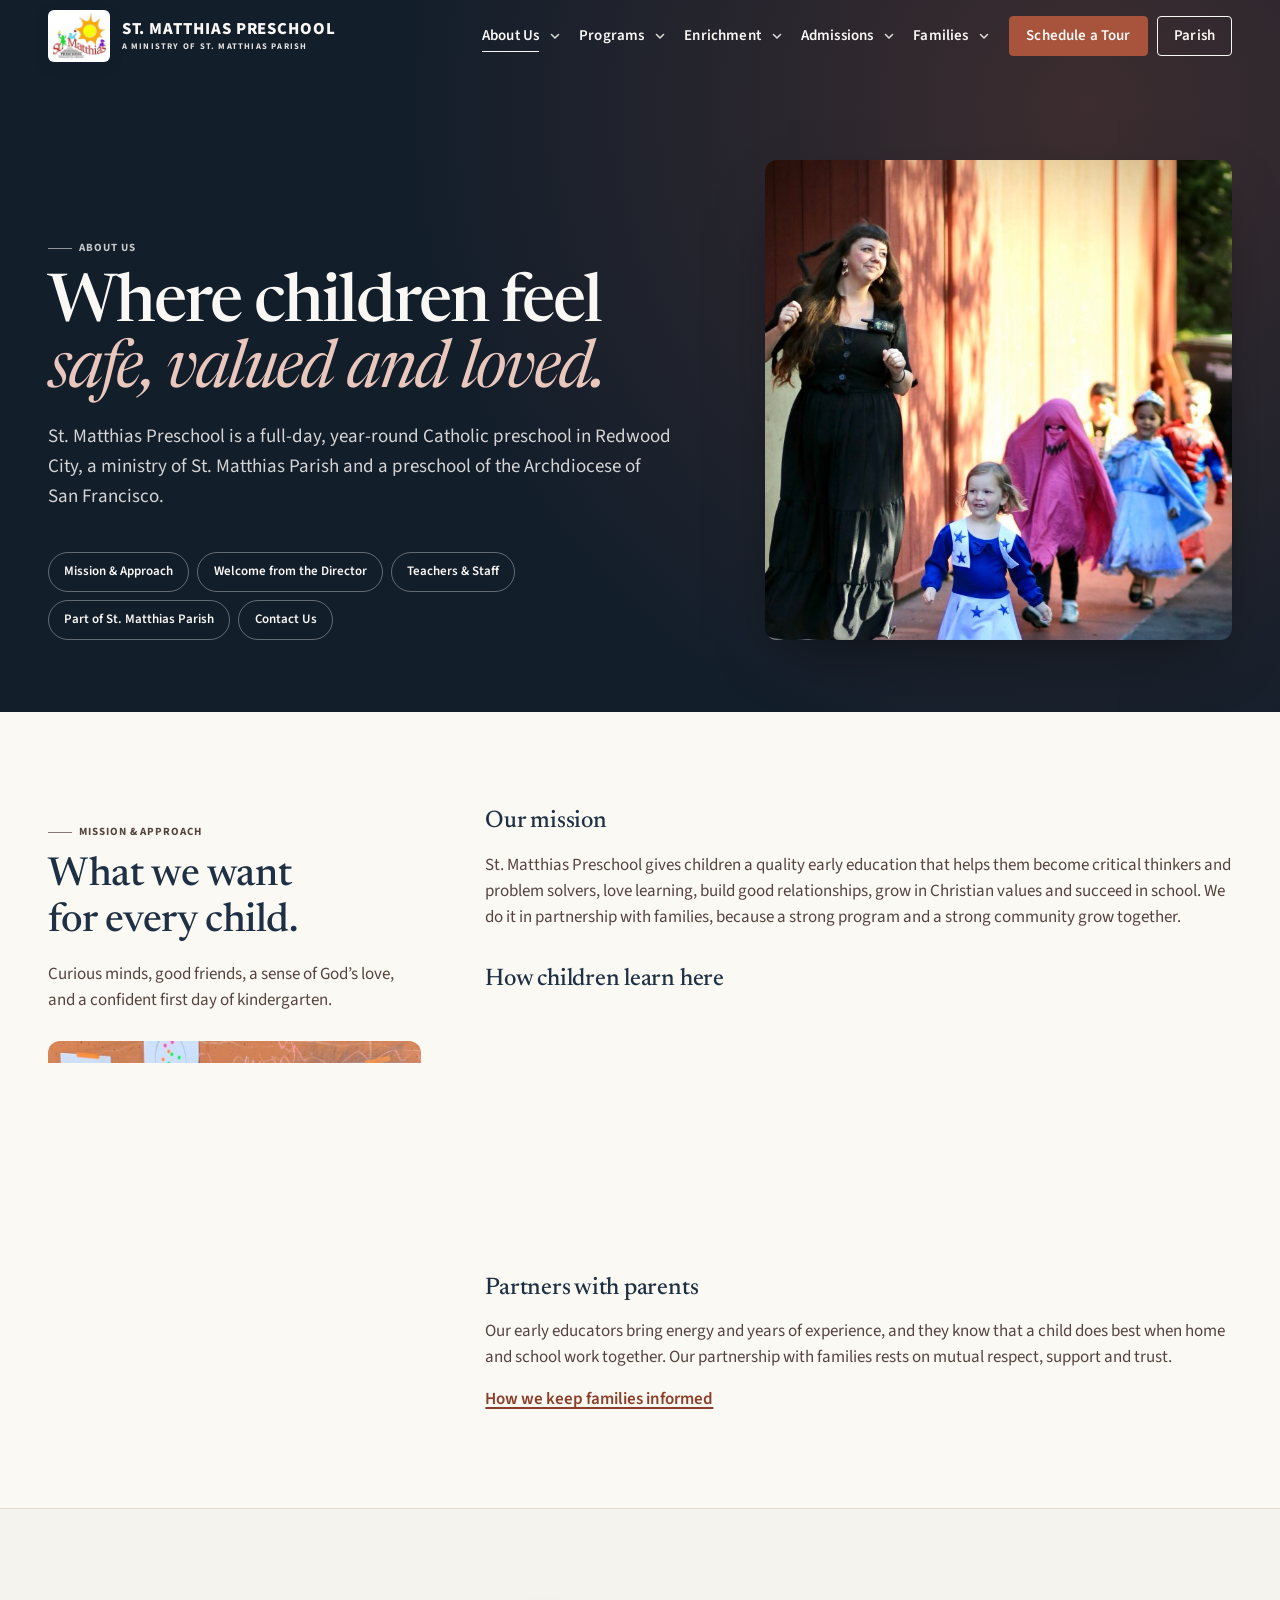
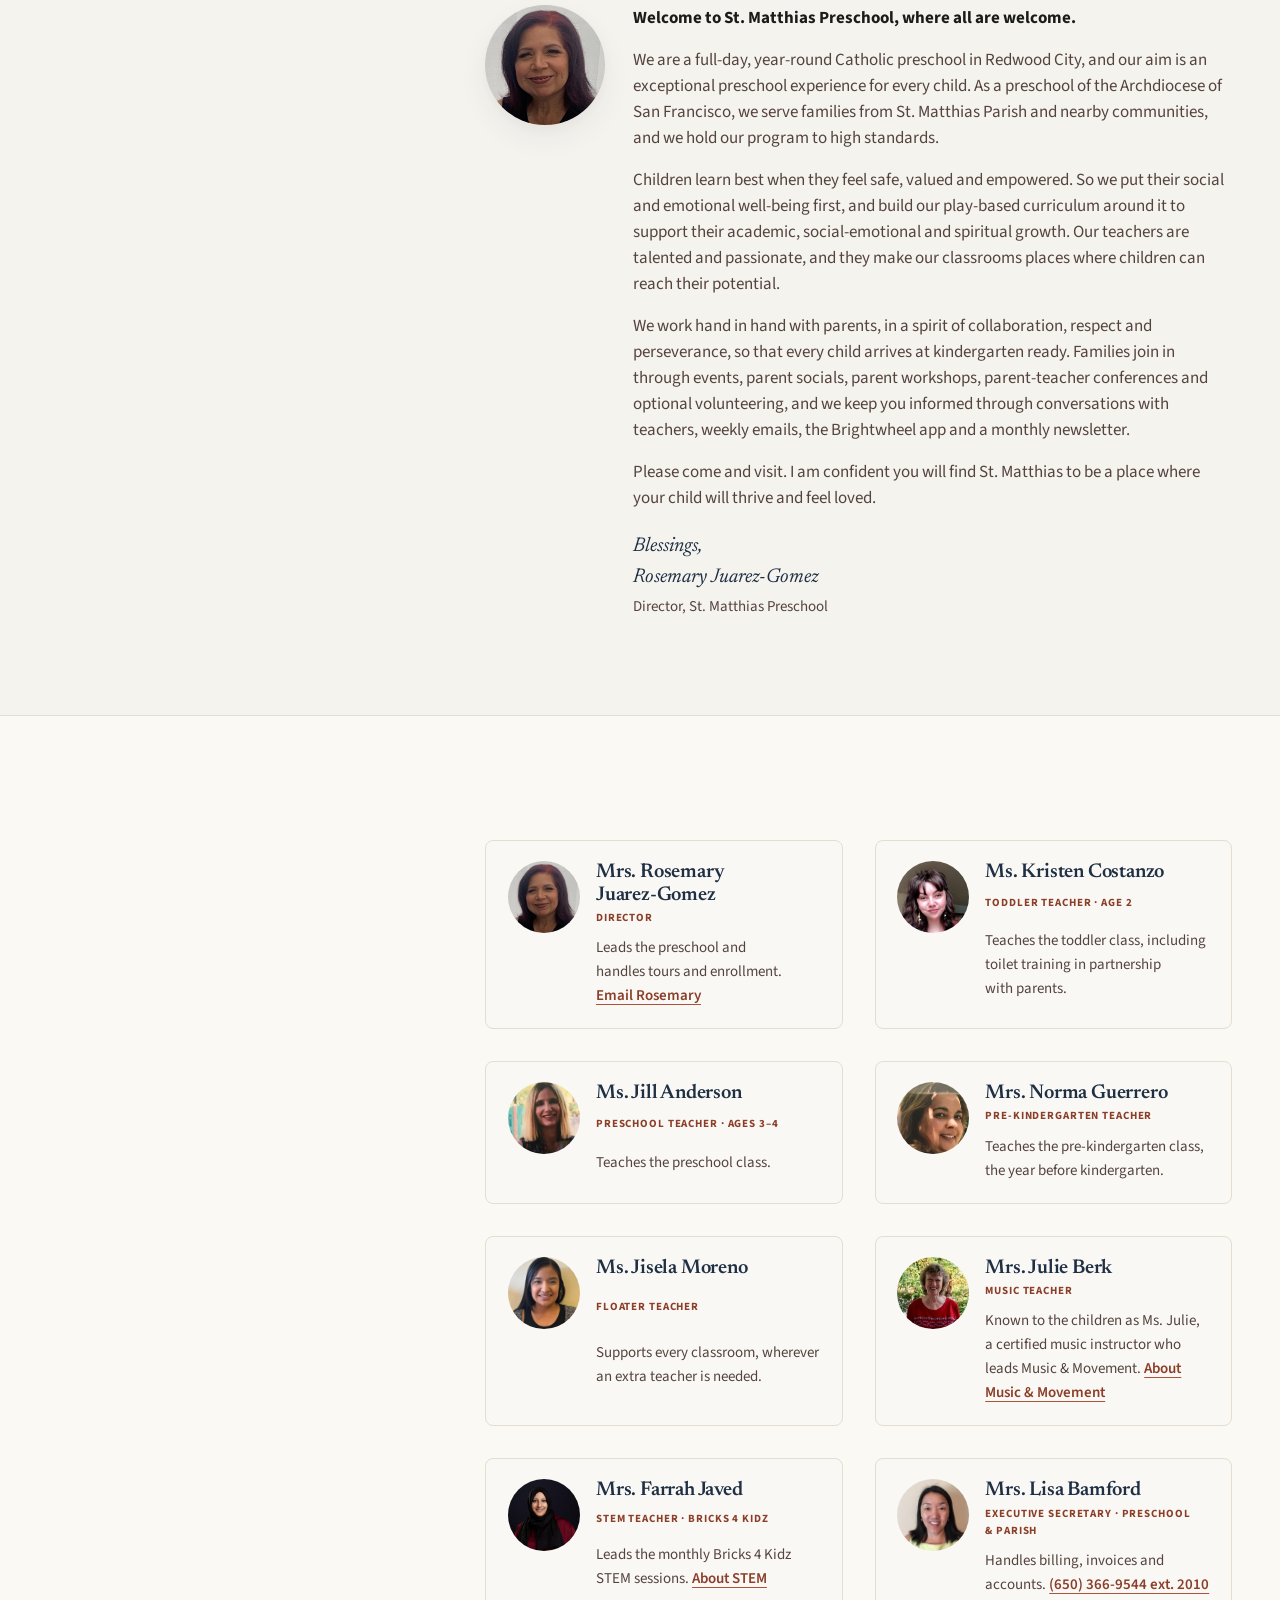
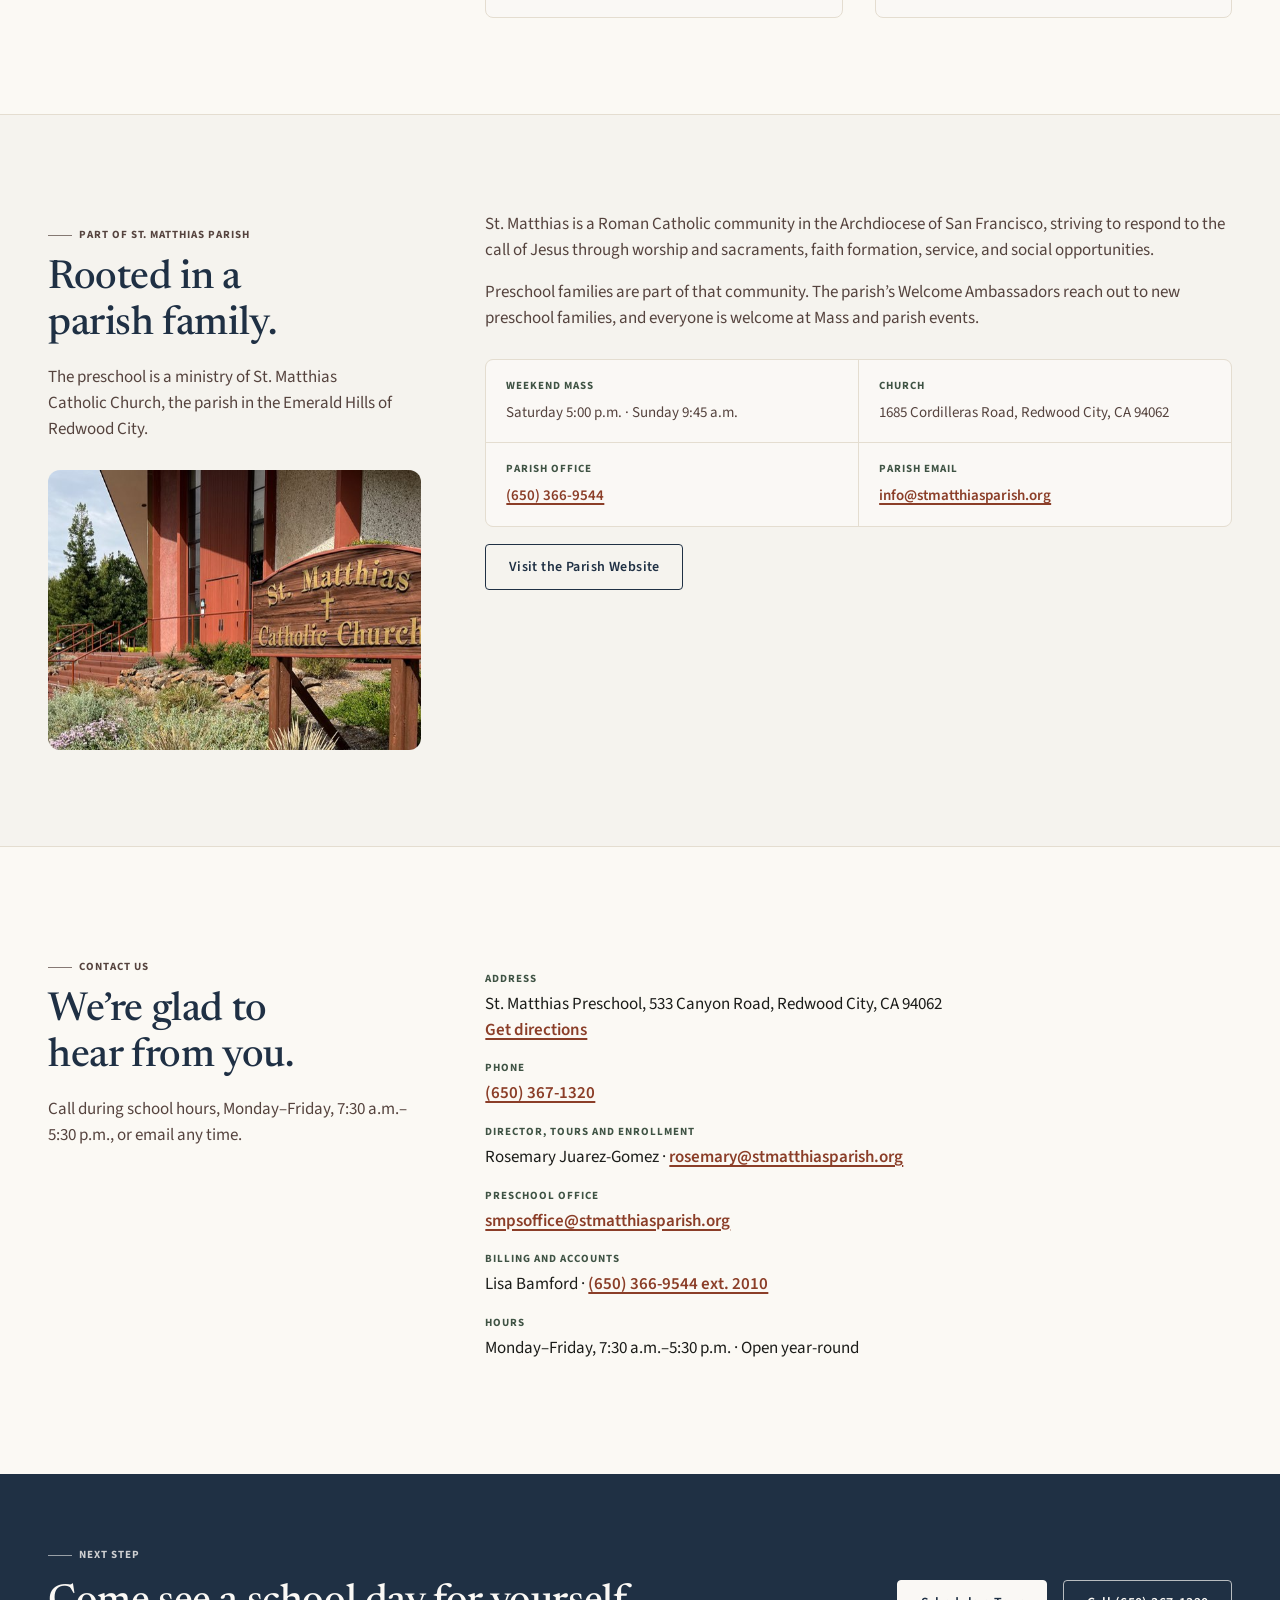
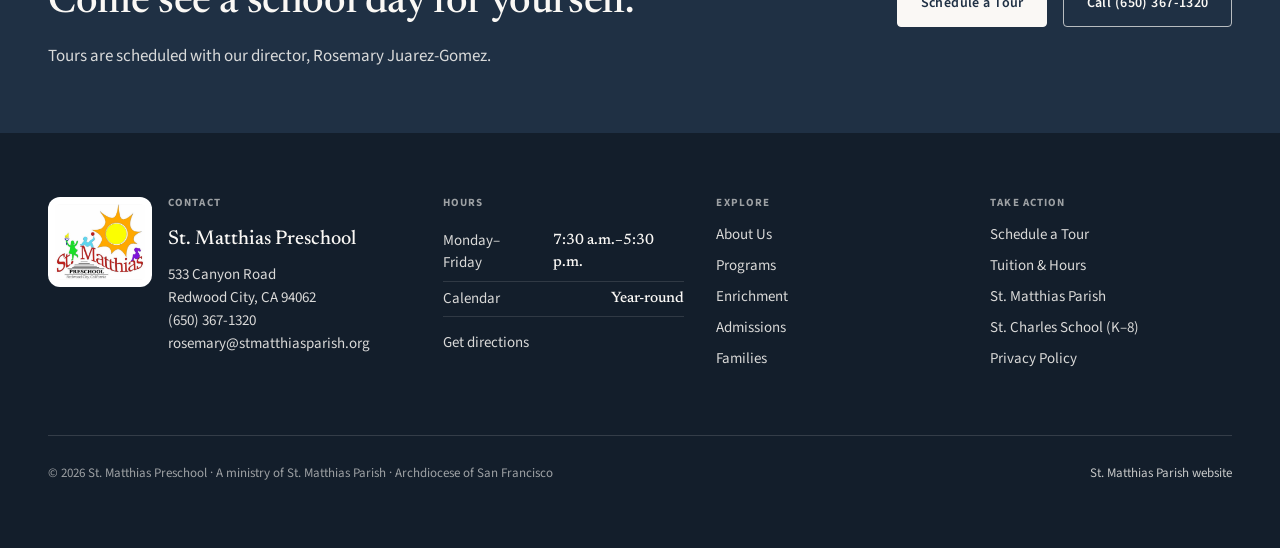
==== commit 32f2c9a4: "Fill image gaps and add link-preview images - Spanish section: circle-time photo as a stand-in until" ====
--- a/about/index.html
+++ b/about/index.html
@@ -5,6 +5,15 @@
   <meta name="viewport" content="width=device-width, initial-scale=1">
   <title>About Us | St. Matthias Preschool, Redwood City</title>
   <meta name="description" content="Meet St. Matthias Preschool: our mission and play-based approach, a welcome from director Rosemary Juarez-Gomez, our teachers and staff, our home in St. Matthias Parish, and how to reach us.">
+  <meta property="og:type" content="website">
+  <meta property="og:site_name" content="St. Matthias Preschool">
+  <meta property="og:title" content="About St. Matthias Preschool">
+  <meta property="og:description" content="Meet St. Matthias Preschool: our mission and play-based approach, a welcome from director Rosemary Juarez-Gomez, our teachers and staff, our home in St. Matthias Parish, and how to reach us.">
+  <meta property="og:image" content="https://stmatthiaspreschool.org/images/share/about.jpg">
+  <meta property="og:image:width" content="1200">
+  <meta property="og:image:height" content="630">
+  <meta property="og:image:alt" content="Three preschoolers draw with chalk on an orange wall outside.">
+  <meta name="twitter:card" content="summary_large_image">
   <meta name="theme-color" content="#1F3044">
   <link rel="icon" href="/images/favicon.png" type="image/png">
   <link rel="apple-touch-icon" href="/images/favicon.png">
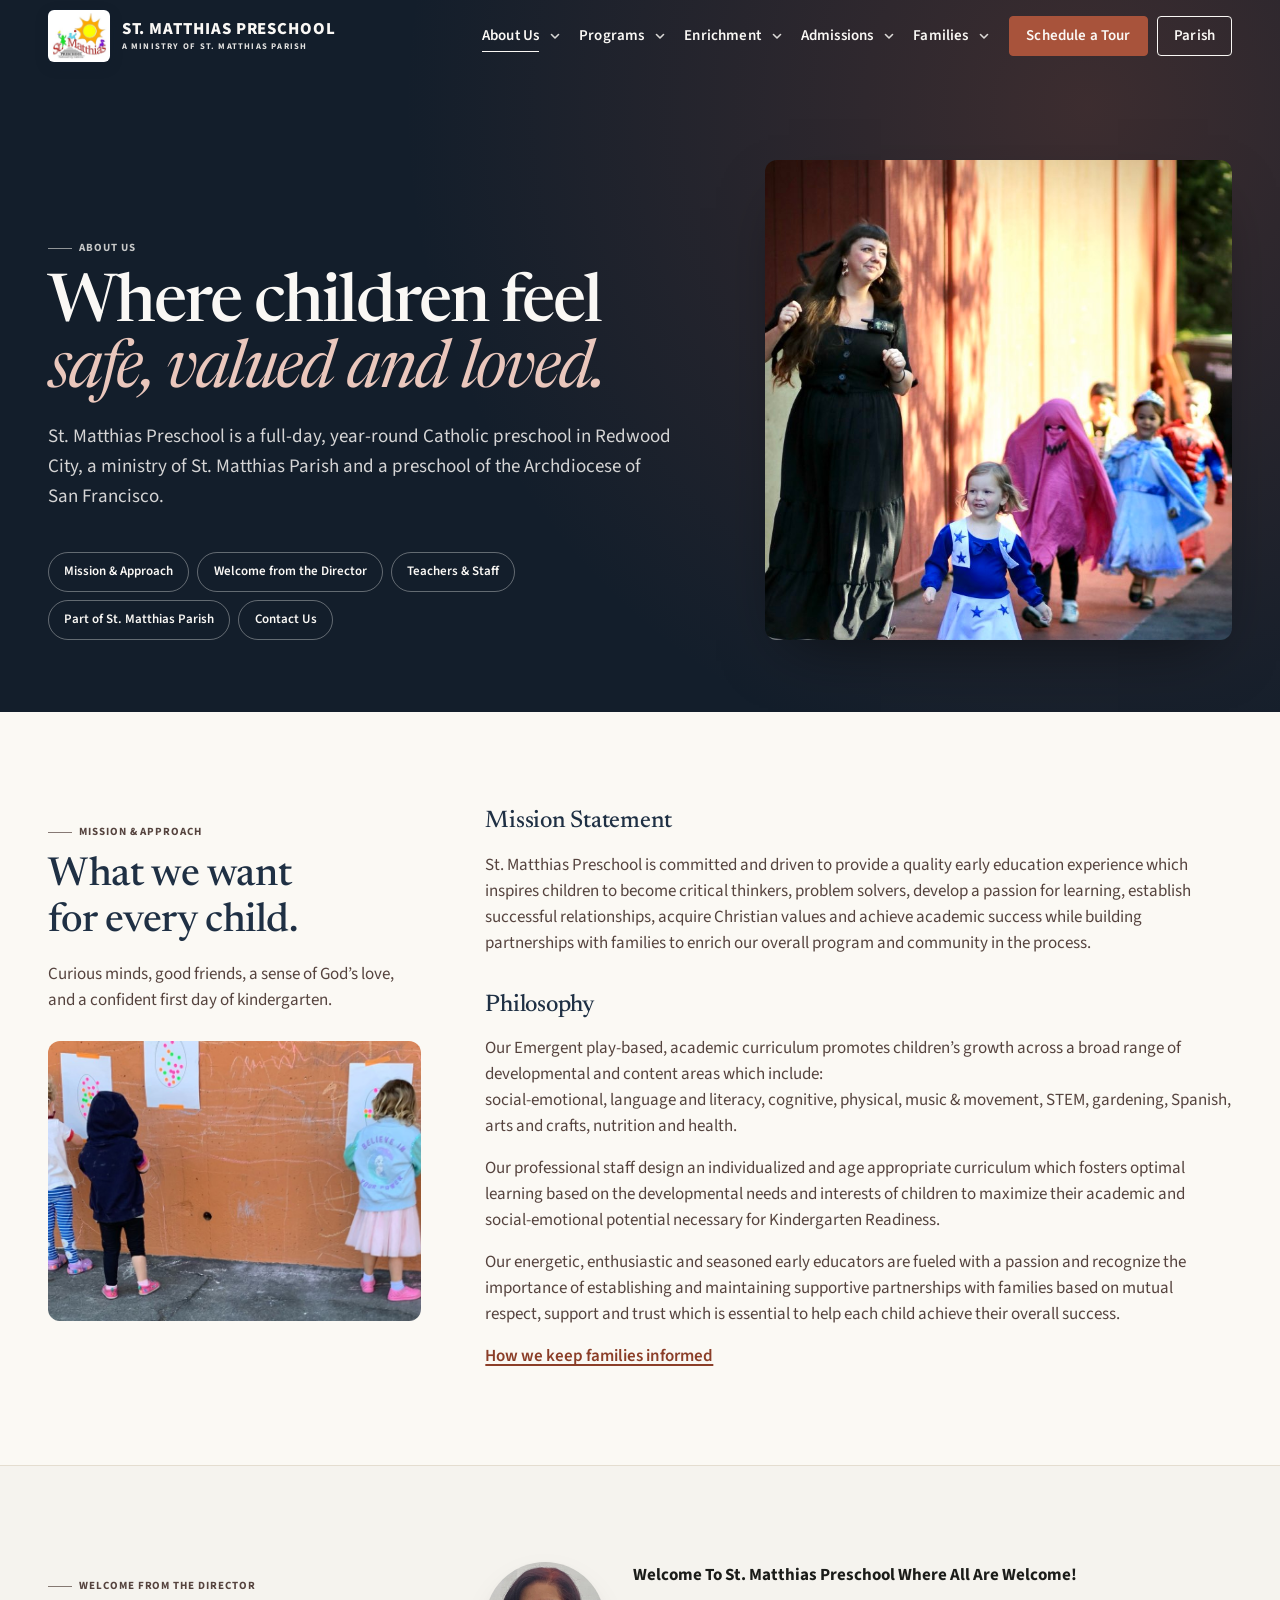
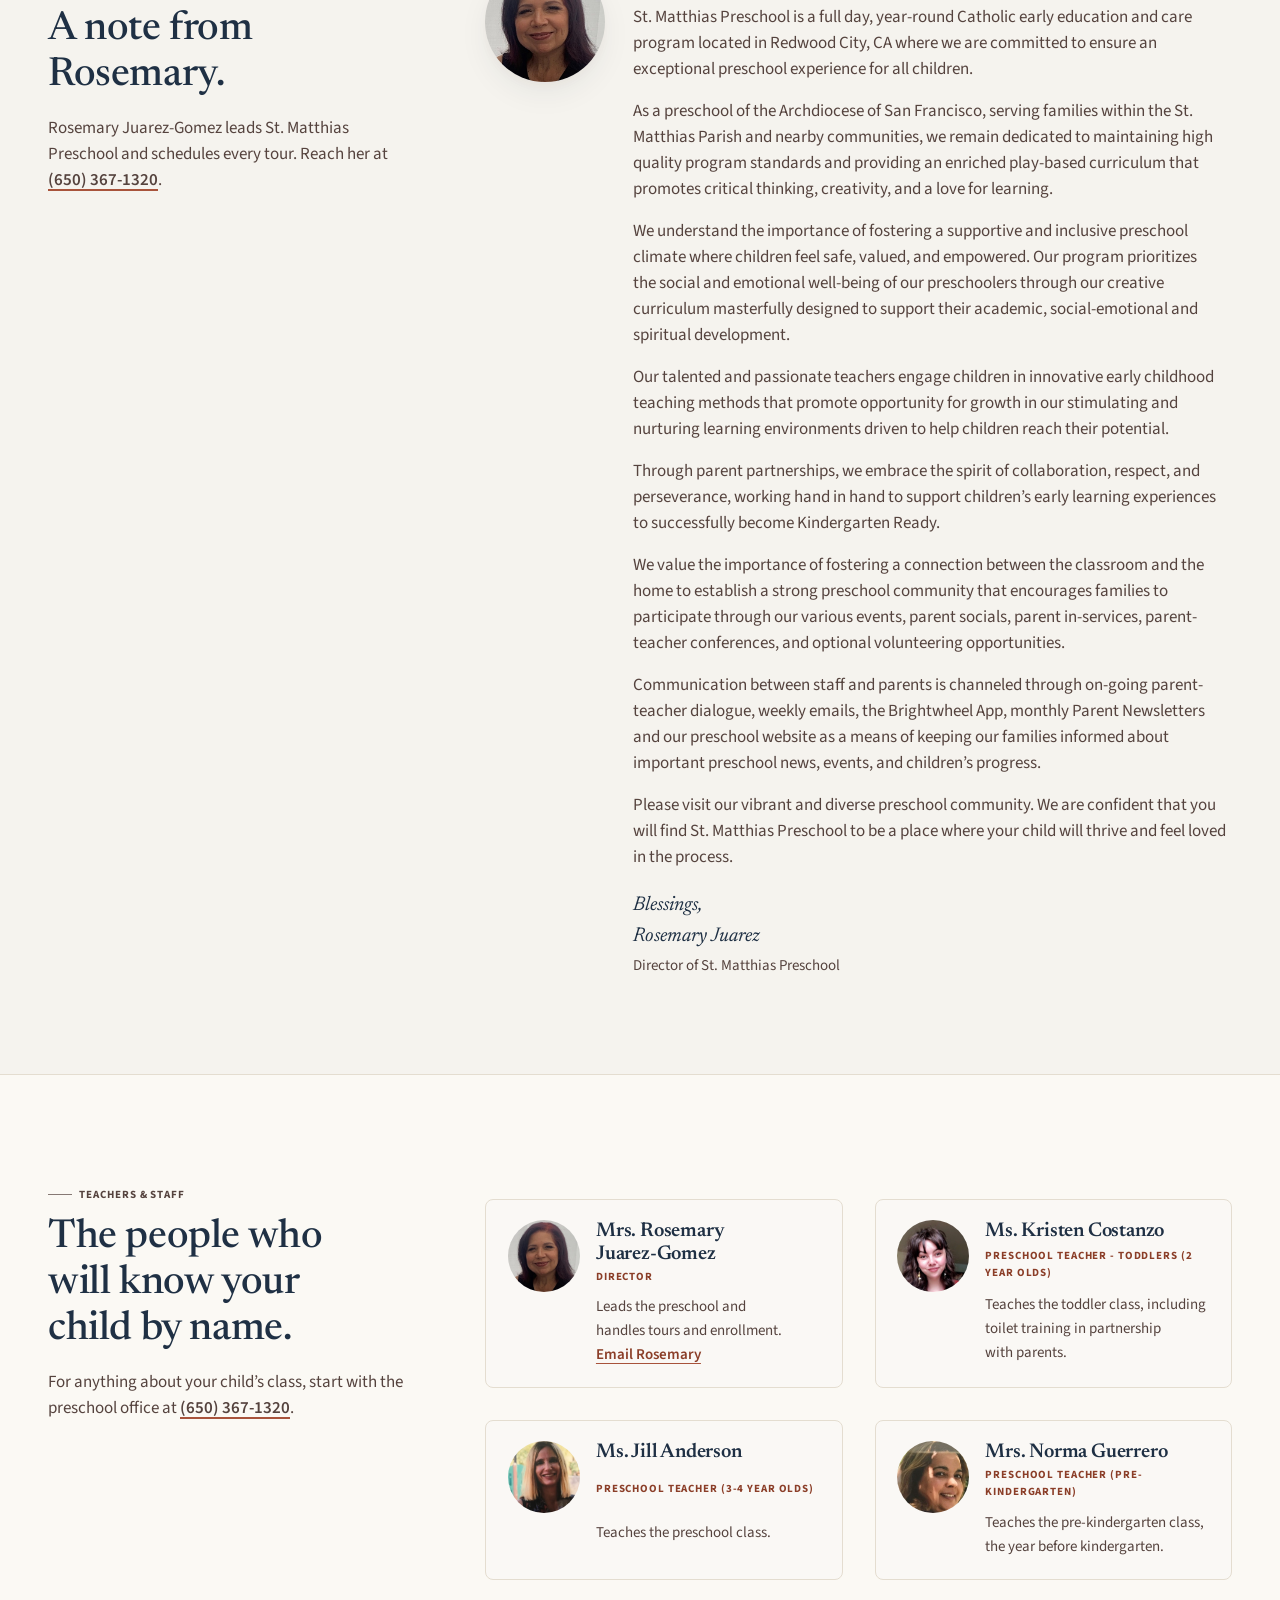
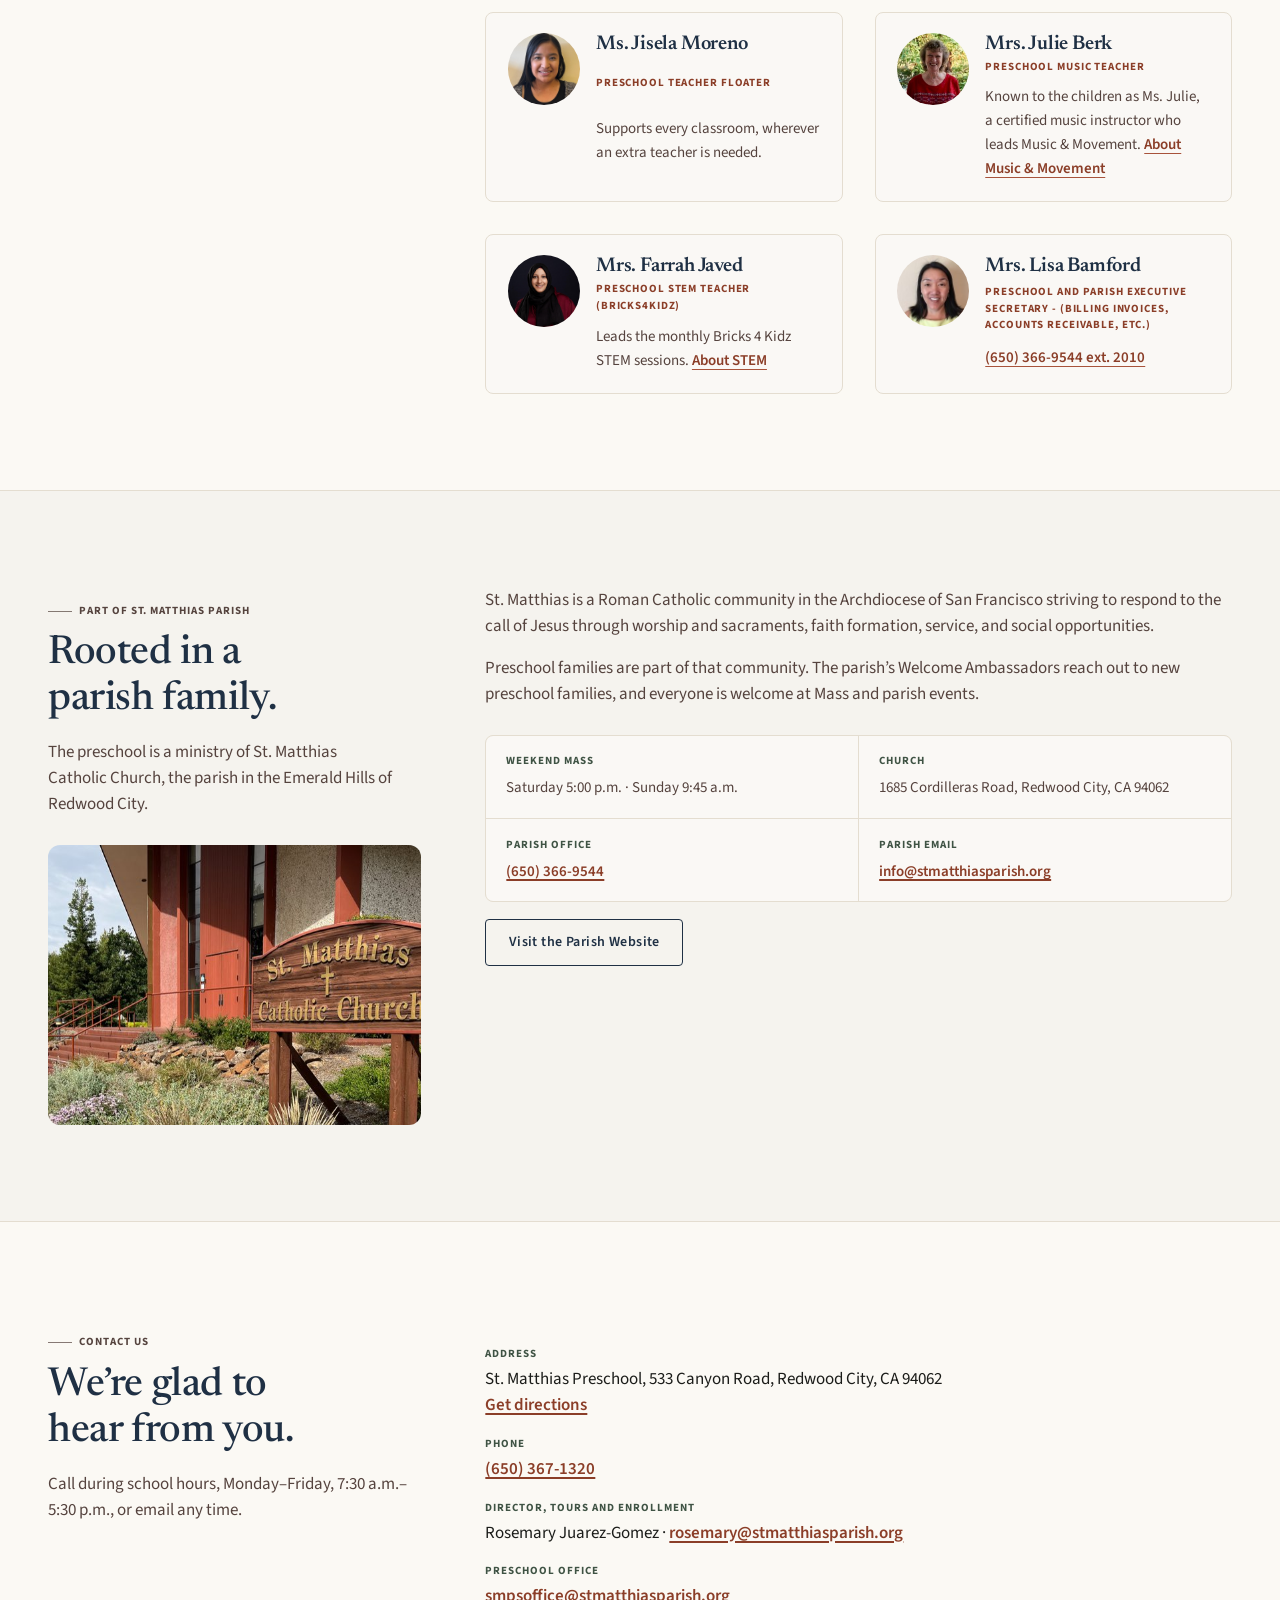
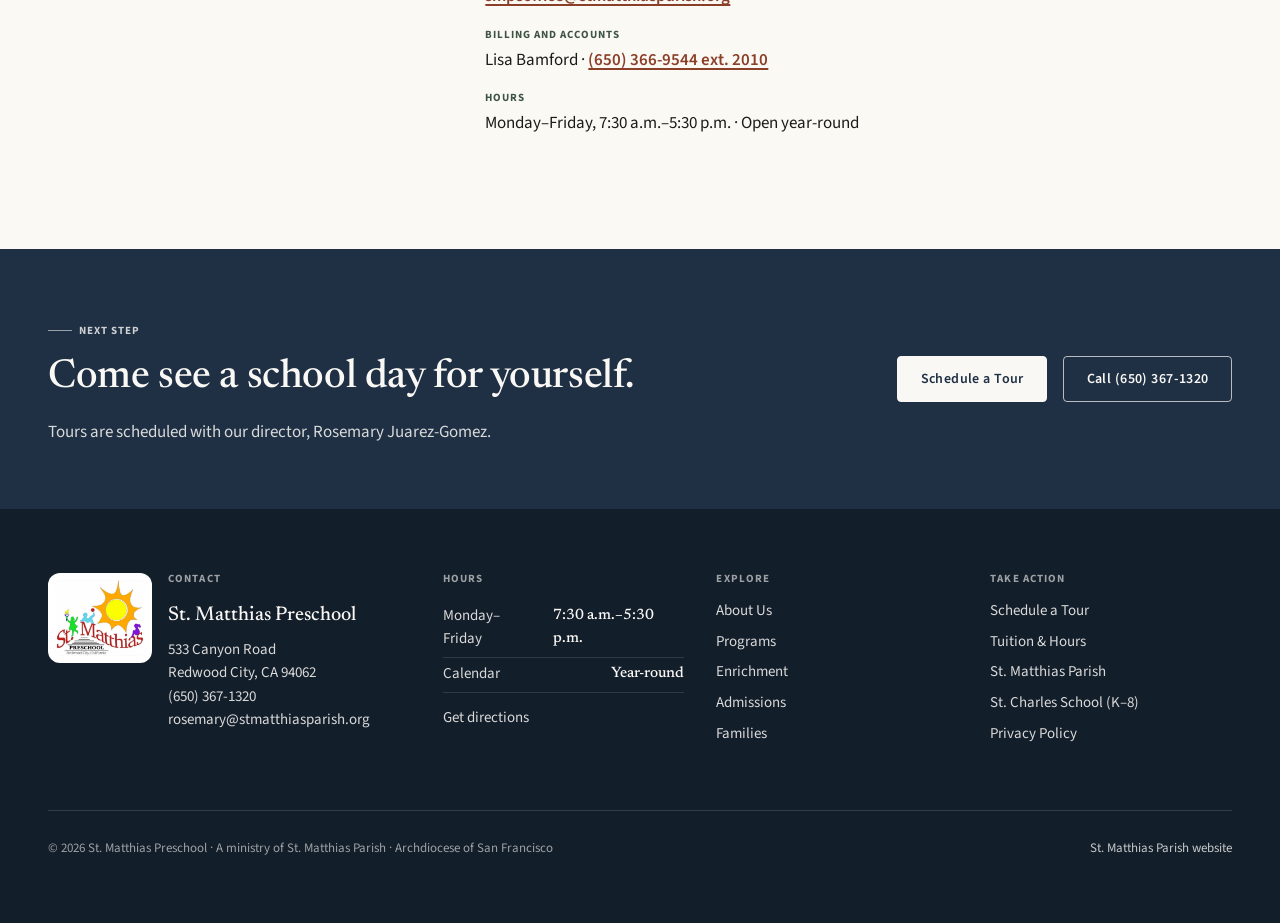
==== commit 2e745760: "Use the live site's copy and add the parish photo flight Replace page copy with the exact wording fr" ====
--- a/about/index.html
+++ b/about/index.html
@@ -111,17 +111,12 @@
           <img class="section-media" src="/images/photos/chalk-wall.jpg" width="1000" height="607" alt="Children draw with chalk on a large outdoor wall." loading="lazy">
         </div>
         <div class="prose">
-          <h3>Our mission</h3>
-          <p>St. Matthias Preschool gives children a quality early education that helps them become critical thinkers and problem solvers, love learning, build good relationships, grow in Christian values and succeed in school. We do it in partnership with families, because a strong program and a strong community grow together.</p>
-          <h3>How children learn here</h3>
-          <ul class="bullets">
-            <li><strong>Play with a purpose.</strong> Our emergent, play-based curriculum follows children’s interests, and teachers plan each activity around clear learning goals. <a href="/programs/#approach">How children learn</a></li>
-            <li><strong>The whole child.</strong> Social-emotional growth, language and literacy, thinking skills, physical development, music and movement, STEM, gardening, Spanish, arts and crafts, and nutrition and health.</li>
-            <li><strong>A plan for each child.</strong> Teachers design age-appropriate lessons around each child’s needs and interests, so every child is stretched without being rushed.</li>
-            <li><strong>Ready for kindergarten.</strong> Every year builds toward the academic and social-emotional skills children need on their first day of kindergarten.</li>
-          </ul>
-          <h3>Partners with parents</h3>
-          <p>Our early educators bring energy and years of experience, and they know that a child does best when home and school work together. Our partnership with families rests on mutual respect, support and trust.</p>
+          <h3>Mission Statement</h3>
+          <p>St. Matthias Preschool is committed and driven to provide a quality early education experience which inspires children to become critical thinkers, problem solvers, develop a passion for learning, establish successful relationships, acquire Christian values and achieve academic success while building partnerships with families to enrich our overall program and community in the process.</p>
+          <h3>Philosophy</h3>
+          <p>Our Emergent play-based, academic curriculum promotes children’s growth across a broad range of developmental and content areas which include:<br>social-emotional, language and literacy, cognitive, physical, music &amp; movement, STEM, gardening, Spanish, arts and crafts, nutrition and health.</p>
+          <p>Our professional staff design an individualized and age appropriate curriculum which fosters optimal learning based on the developmental needs and interests of children to maximize their academic and social-emotional potential necessary for Kindergarten Readiness.</p>
+          <p>Our energetic, enthusiastic and seasoned early educators are fueled with a passion and recognize the importance of establishing and maintaining supportive partnerships with families based on mutual respect, support and trust which is essential to help each child achieve their overall success.</p>
           <p><a href="/families/#staying-in-touch">How we keep families informed</a></p>
         </div>
       </div>
@@ -137,12 +132,16 @@
         <div class="director">
           <img class="director-photo" src="/images/staff/rosemary.jpg" width="399" height="400" alt="Rosemary Juarez-Gomez, director of St. Matthias Preschool" loading="lazy">
           <div class="prose">
-            <p><strong>Welcome to St. Matthias Preschool, where all are welcome.</strong></p>
-            <p>We are a full-day, year-round Catholic preschool in Redwood City, and our aim is an exceptional preschool experience for every child. As a preschool of the Archdiocese of San Francisco, we serve families from St. Matthias Parish and nearby communities, and we hold our program to high standards.</p>
-            <p>Children learn best when they feel safe, valued and empowered. So we put their social and emotional well-being first, and build our play-based curriculum around it to support their academic, social-emotional and spiritual growth. Our teachers are talented and passionate, and they make our classrooms places where children can reach their potential.</p>
-            <p>We work hand in hand with parents, in a spirit of collaboration, respect and perseverance, so that every child arrives at kindergarten ready. Families join in through events, parent socials, parent workshops, parent-teacher conferences and optional volunteering, and we keep you informed through conversations with teachers, weekly emails, the Brightwheel app and a monthly newsletter.</p>
-            <p>Please come and visit. I am confident you will find St. Matthias to be a place where your child will thrive and feel loved.</p>
-            <p class="signature">Blessings,<br>Rosemary Juarez-Gomez<span>Director, St. Matthias Preschool</span></p>
+            <p><strong>Welcome To St. Matthias Preschool Where All Are Welcome!</strong></p>
+            <p>St. Matthias Preschool is a full day, year-round Catholic early education and care program located in Redwood City, CA where we are committed to ensure an exceptional preschool experience for all children.</p>
+            <p>As a preschool of the Archdiocese of San Francisco, serving families within the St. Matthias Parish and nearby communities, we remain dedicated to maintaining high quality program standards and providing an enriched play-based curriculum that promotes critical thinking, creativity, and a love for learning.</p>
+            <p>We understand the importance of fostering a supportive and inclusive preschool climate where children feel safe, valued, and empowered. Our program prioritizes the social and emotional well-being of our preschoolers through our creative curriculum masterfully designed to support their academic, social-emotional and spiritual development.</p>
+            <p>Our talented and passionate teachers engage children in innovative early childhood teaching methods that promote opportunity for growth in our stimulating and nurturing learning environments driven to help children reach their potential.</p>
+            <p>Through parent partnerships, we embrace the spirit of collaboration, respect, and perseverance, working hand in hand to support children’s early learning experiences to successfully become Kindergarten Ready.</p>
+            <p>We value the importance of fostering a connection between the classroom and the home to establish a strong preschool community that encourages families to participate through our various events, parent socials, parent in-services, parent-teacher conferences, and optional volunteering opportunities.</p>
+            <p>Communication between staff and parents is channeled through on-going parent-teacher dialogue, weekly emails, the Brightwheel App, monthly Parent Newsletters and our preschool website as a means of keeping our families informed about important preschool news, events, and children’s progress.</p>
+            <p>Please visit our vibrant and diverse preschool community. We are confident that you will find St. Matthias Preschool to be a place where your child will thrive and feel loved in the process.</p>
+            <p class="signature">Blessings,<br>Rosemary Juarez<span>Director of St. Matthias Preschool</span></p>
           </div>
         </div>
       </div>
@@ -165,44 +164,44 @@
           <article class="person">
             <img class="person-photo" src="/images/staff/kristen.jpg" width="399" height="400" alt="" loading="lazy">
             <h3 class="person-name">Ms. Kristen Costanzo</h3>
-            <p class="role">Toddler Teacher · Age 2</p>
+            <p class="role">Preschool Teacher - Toddlers (2 Year Olds)</p>
             <p>Teaches the toddler class, including toilet training in partnership with parents.</p>
           </article>
           <article class="person">
             <img class="person-photo" src="/images/staff/jill.jpg" width="399" height="400" alt="" loading="lazy">
             <h3 class="person-name">Ms. Jill Anderson</h3>
-            <p class="role">Preschool Teacher · Ages 3–4</p>
+            <p class="role">Preschool Teacher (3-4 Year Olds)</p>
             <p>Teaches the preschool class.</p>
           </article>
           <article class="person">
             <img class="person-photo" src="/images/staff/norma.jpg" width="280" height="280" alt="" loading="lazy">
             <h3 class="person-name">Mrs. Norma Guerrero</h3>
-            <p class="role">Pre-Kindergarten Teacher</p>
+            <p class="role">Preschool Teacher (Pre-Kindergarten)</p>
             <p>Teaches the pre-kindergarten class, the year before kindergarten.</p>
           </article>
           <article class="person">
             <img class="person-photo" src="/images/staff/jisela.jpg" width="400" height="348" alt="" loading="lazy">
             <h3 class="person-name">Ms. Jisela Moreno</h3>
-            <p class="role">Floater Teacher</p>
+            <p class="role">Preschool Teacher Floater</p>
             <p>Supports every classroom, wherever an extra teacher is needed.</p>
           </article>
           <article class="person">
             <img class="person-photo" src="/images/staff/julie.jpg" width="400" height="272" alt="" loading="lazy">
             <h3 class="person-name">Mrs. Julie Berk</h3>
-            <p class="role">Music Teacher</p>
+            <p class="role">Preschool Music Teacher</p>
             <p>Known to the children as Ms. Julie, a certified music instructor who leads Music &amp; Movement. <a href="/enrichment/#music-movement">About Music &amp; Movement</a></p>
           </article>
           <article class="person">
             <img class="person-photo" src="/images/staff/farrah.jpg" width="400" height="400" alt="" loading="lazy">
             <h3 class="person-name">Mrs. Farrah Javed</h3>
-            <p class="role">STEM Teacher · Bricks 4 Kidz</p>
+            <p class="role">Preschool STEM Teacher (Bricks4Kidz)</p>
             <p>Leads the monthly Bricks 4 Kidz STEM sessions. <a href="/enrichment/#stem">About STEM</a></p>
           </article>
           <article class="person">
             <img class="person-photo" src="/images/staff/lisa.jpg" width="150" height="150" alt="" loading="lazy">
             <h3 class="person-name">Mrs. Lisa Bamford</h3>
-            <p class="role">Executive Secretary · Preschool &amp; Parish</p>
-            <p>Handles billing, invoices and accounts. <a href="tel:+16503669544,2010">(650) 366-9544 ext. 2010</a></p>
+            <p class="role">Preschool and Parish Executive Secretary - (Billing Invoices, Accounts Receivable, Etc.)</p>
+            <p><a href="tel:+16503669544,2010">(650) 366-9544 ext. 2010</a></p>
           </article>
         </div>
       </div>
@@ -217,7 +216,7 @@
           <img class="section-media" src="/images/photos/church.jpg" width="1000" height="421" alt="The wooden St. Matthias Catholic Church sign in front of the church." loading="lazy">
         </div>
         <div class="prose">
-          <p>St. Matthias is a Roman Catholic community in the Archdiocese of San Francisco, striving to respond to the call of Jesus through worship and sacraments, faith formation, service, and social opportunities.</p>
+          <p>St. Matthias is a Roman Catholic community in the Archdiocese of San Francisco striving to respond to the call of Jesus through worship and sacraments, faith formation, service, and social opportunities.</p>
           <p>Preschool families are part of that community. The parish’s Welcome Ambassadors reach out to new preschool families, and everyone is welcome at Mass and parish events.</p>
           <dl class="facts">
             <div><dt>Weekend Mass</dt><dd>Saturday 5:00 p.m. &middot; Sunday 9:45 a.m.</dd></div>
--- a/css/preschool.css
+++ b/css/preschool.css
@@ -297,3 +297,9 @@
 }
 .prose > h3.sub:first-child { margin-top: 0; }
 .prose h3.sub + p, .prose h3.sub + ul { margin-top: .5rem; }
+
+/* Home mission band: the full official mission statement is ~60 words, so it sets smaller than the parish's short line. */
+.mission-copy h2.is-long { width: min(30em, 86vw); font-size: clamp(1.55rem, 2.2vw, 2.5rem); line-height: 1.25; }
+@media (max-width: 767px) {
+  .mission-copy h2.is-long { width: 92vw; font-size: clamp(1.35rem, 5.4vw, 1.8rem); }
+}
